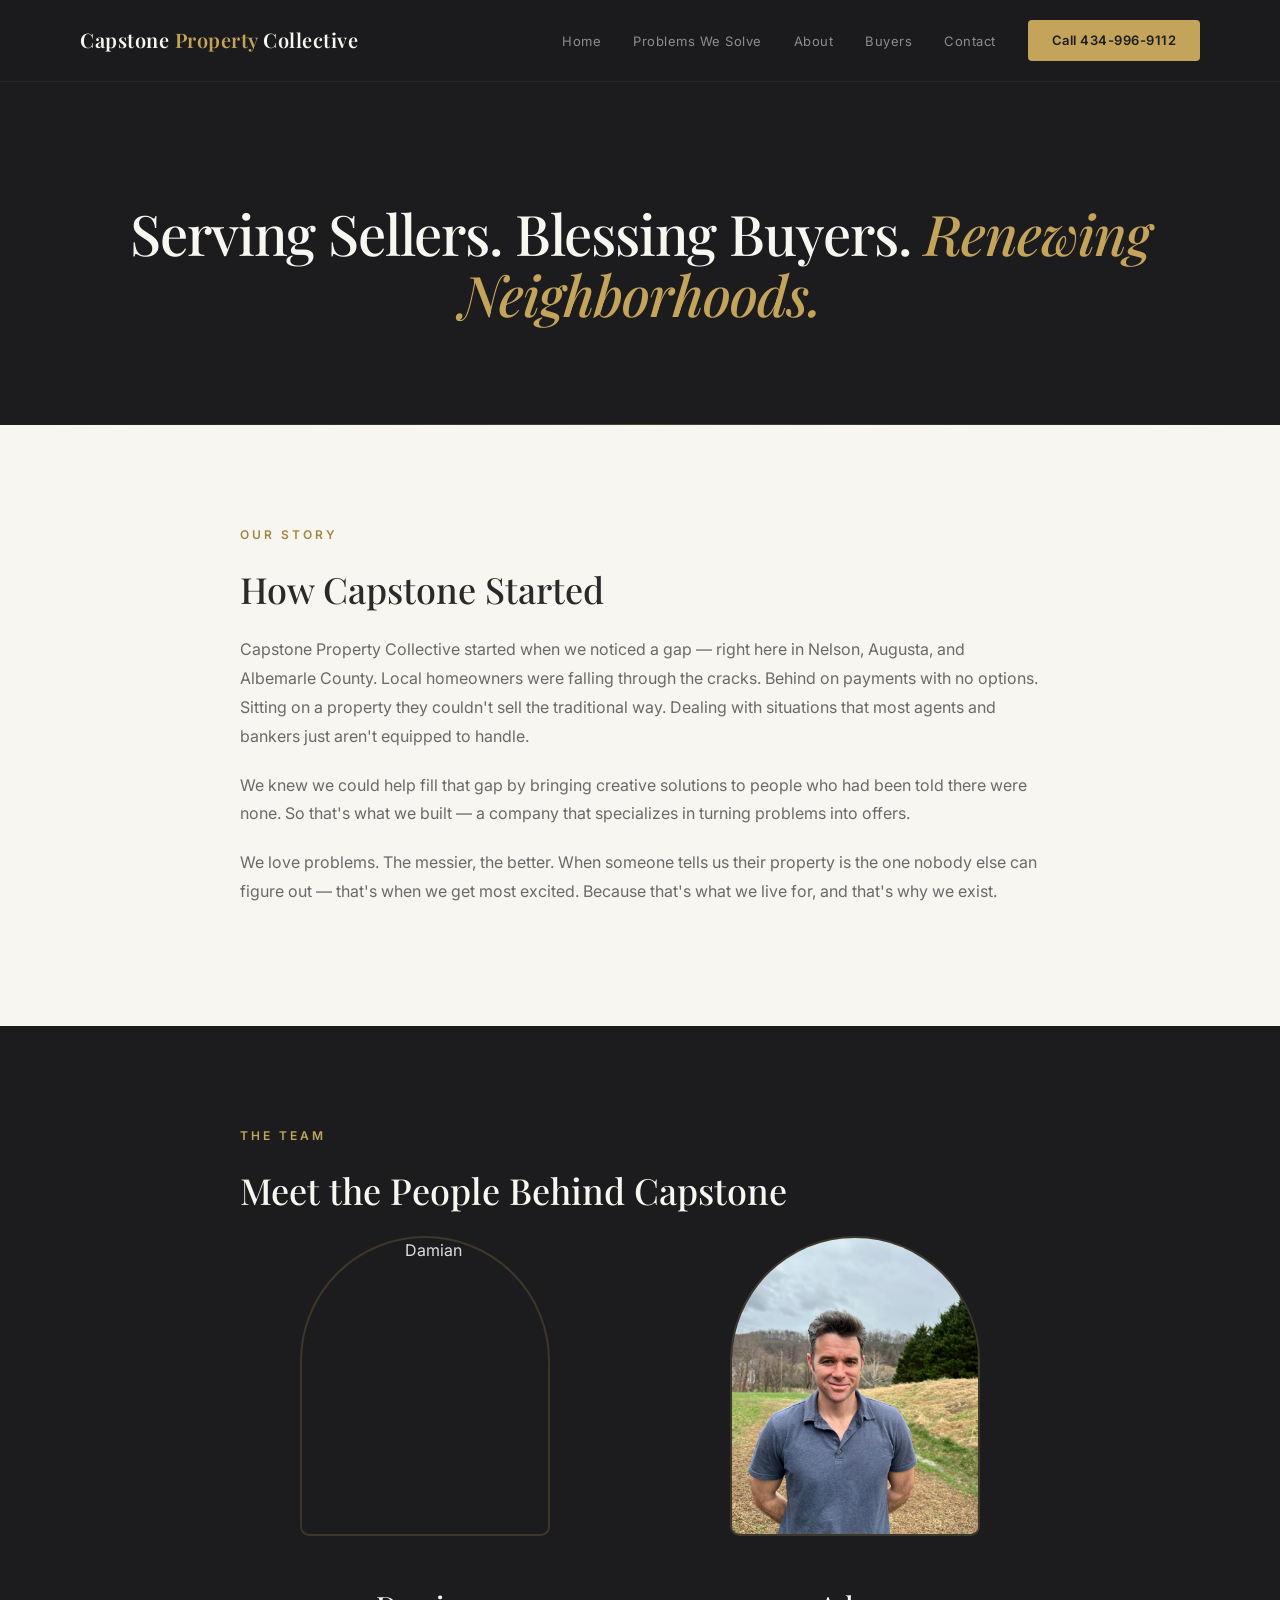
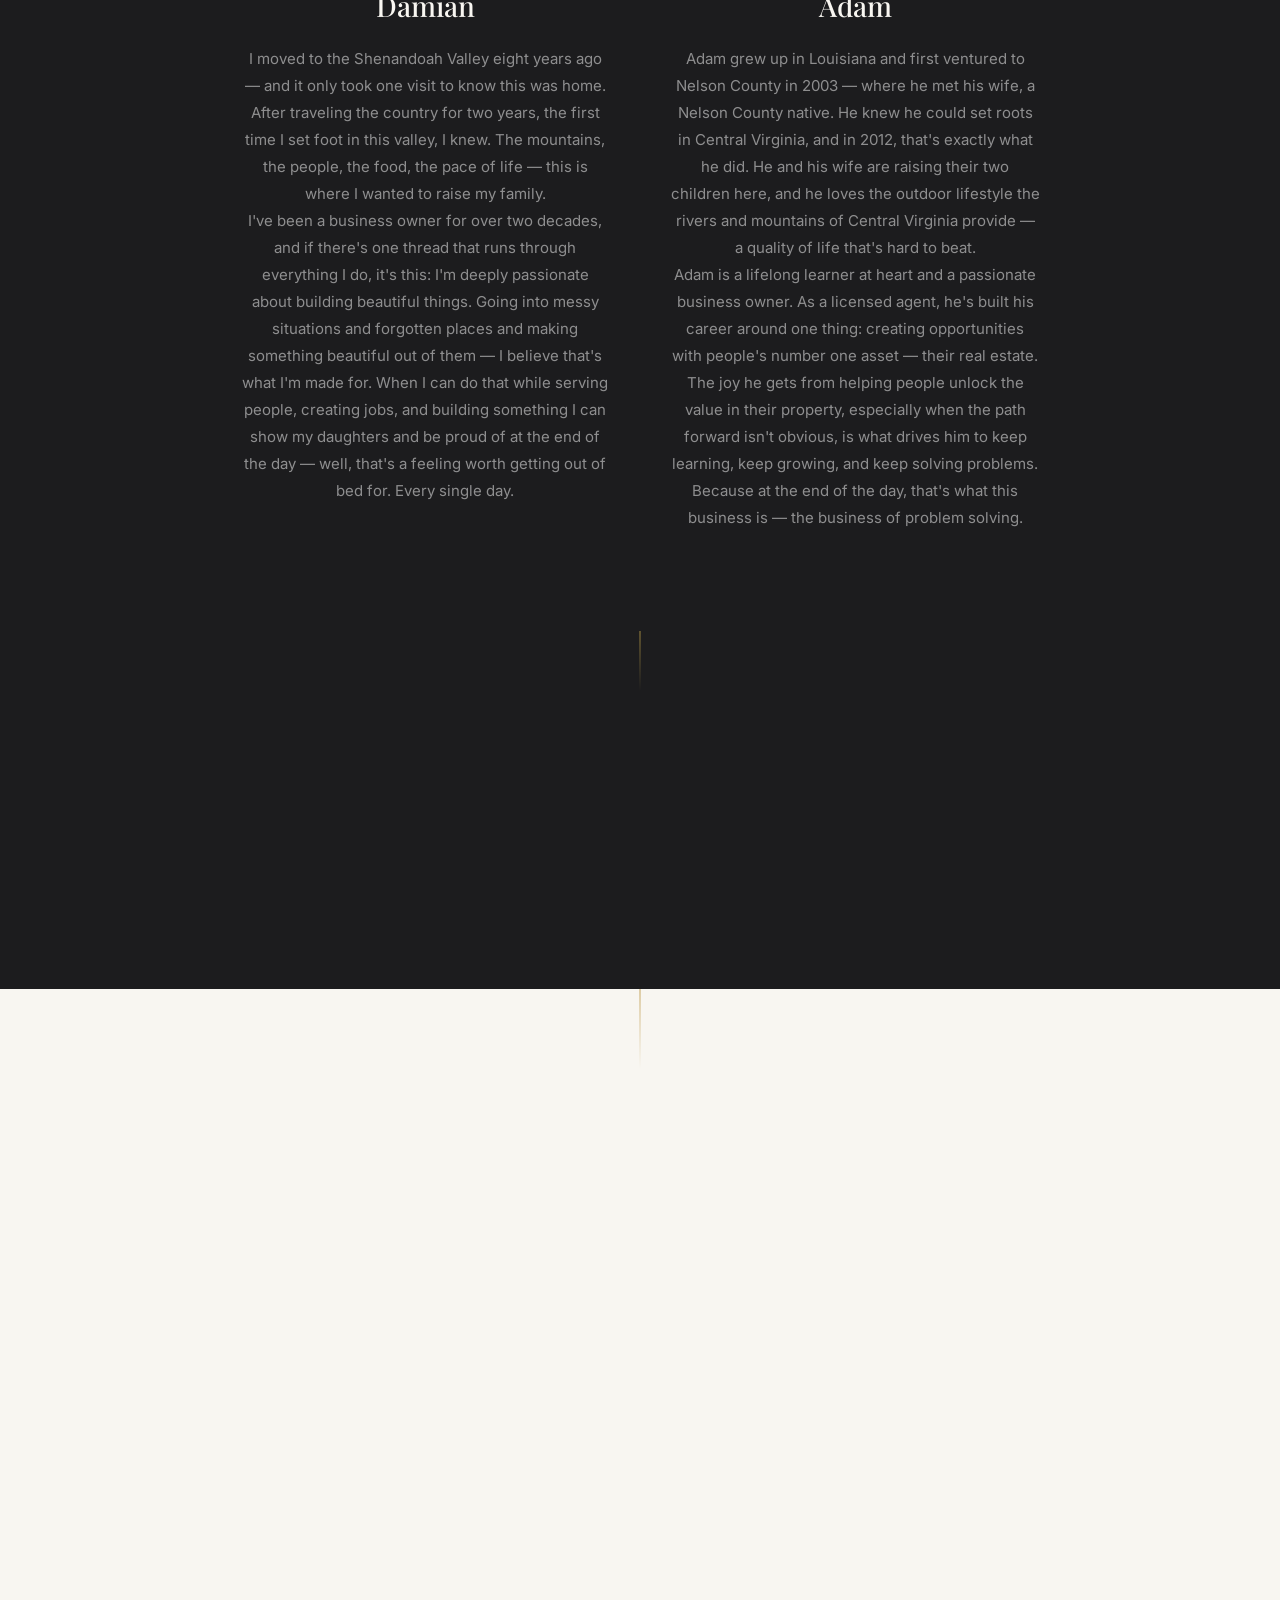
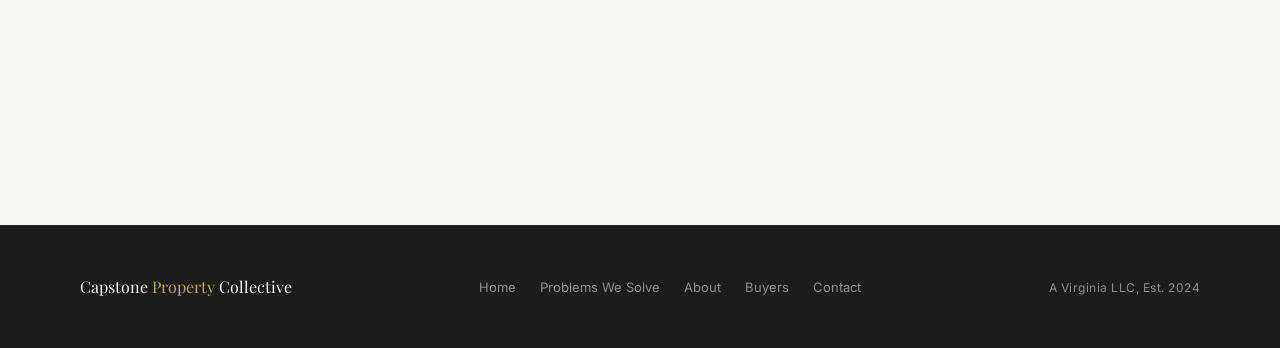
==== about.html @ d0669f3c "Initial site launch — Capstone Property Collective Full 9-page website with homepage, three path pag" ====
<!DOCTYPE html>
<html lang="en">
<head>
<meta charset="UTF-8">
<meta name="viewport" content="width=device-width, initial-scale=1.0">
<title>About | Capstone Property Collective</title>
<meta name="description" content="Meet Damian and Adam — the team behind Capstone Property Collective. Serving sellers, blessing buyers, and renewing neighborhoods in Central Virginia.">
<link rel="preconnect" href="https://fonts.googleapis.com">
<link rel="preconnect" href="https://fonts.gstatic.com" crossorigin>
<link href="https://fonts.googleapis.com/css2?family=Playfair+Display:ital,wght@0,400;0,500;0,600;0,700;1,400;1,500&family=Inter:wght@300;400;500;600;700&display=swap" rel="stylesheet">
<link rel="stylesheet" href="styles.css">
</head>
<body>

<nav id="navbar">
  <div class="logo">Capstone <span>Property</span> Collective</div>
  <ul class="nav-links">
    <li><a href="index.html">Home</a></li>
    <li><a href="problems.html">Problems We Solve</a></li>
    <li><a href="about.html">About</a></li>
    <li><a href="buyers.html">Buyers</a></li>
    <li><a href="contact.html">Contact</a></li>
    <li><a href="tel:4349969112" class="nav-cta">Call 434-996-9112</a></li>
  </ul>
  <button class="mobile-menu-btn" aria-label="Menu"><span></span><span></span><span></span></button>
</nav>

<section class="page-hero">
  <h1>Serving Sellers. Blessing Buyers. <em>Renewing Neighborhoods.</em></h1>
</section>

<section class="content-section light">
  <div class="content-inner reveal">
    <div class="section-label">Our Story</div>
    <h2>How Capstone Started</h2>
    <p>Capstone Property Collective started when we noticed a gap — right here in Nelson, Augusta, and Albemarle County. Local homeowners were falling through the cracks. Behind on payments with no options. Sitting on a property they couldn't sell the traditional way. Dealing with situations that most agents and bankers just aren't equipped to handle.</p>
    <p>We knew we could help fill that gap by bringing creative solutions to people who had been told there were none. So that's what we built — a company that specializes in turning problems into offers.</p>
    <p>We love problems. The messier, the better. When someone tells us their property is the one nobody else can figure out — that's when we get most excited. Because that's what we live for, and that's why we exist.</p>
  </div>
</section>

<section class="content-section dark">
  <div class="content-inner reveal">
    <div class="section-label">The Team</div>
    <h2 class="section-title">Meet the People Behind Capstone</h2>
    <div class="team-grid">
      <div class="team-member">
        <img src="images/damian.jpg" alt="Damian" class="team-photo" style="object-position: center 18%;">
        <h3>Damian</h3>
        <p>I moved to the Shenandoah Valley eight years ago — and it only took one visit to know this was home. After traveling the country for two years, the first time I set foot in this valley, I knew. The mountains, the people, the food, the pace of life — this is where I wanted to raise my family.</p>
        <p>I've been a business owner for over two decades, and if there's one thread that runs through everything I do, it's this: I'm deeply passionate about building beautiful things. Going into messy situations and forgotten places and making something beautiful out of them — I believe that's what I'm made for. When I can do that while serving people, creating jobs, and building something I can show my daughters and be proud of at the end of the day — well, that's a feeling worth getting out of bed for. Every single day.</p>
      </div>
      <div class="team-member">
        <img src="images/adam.jpg" alt="Adam" class="team-photo" style="object-position: center 18%;">
        <h3>Adam</h3>
        <p>Adam grew up in Louisiana and first ventured to Nelson County in 2003 — where he met his wife, a Nelson County native. He knew he could set roots in Central Virginia, and in 2012, that's exactly what he did. He and his wife are raising their two children here, and he loves the outdoor lifestyle the rivers and mountains of Central Virginia provide — a quality of life that's hard to beat.</p>
        <p>Adam is a lifelong learner at heart and a passionate business owner. As a licensed agent, he's built his career around one thing: creating opportunities with people's number one asset — their real estate. The joy he gets from helping people unlock the value in their property, especially when the path forward isn't obvious, is what drives him to keep learning, keep growing, and keep solving problems. Because at the end of the day, that's what this business is — the business of problem solving.</p>
      </div>
    </div>
  </div>
</section>

<div class="verse">
  <blockquote class="reveal">
    "They are like a man building a house, who dug down deep and laid the foundation on rock. When a flood came, the torrent struck that house but could not shake it, because it was well built."
  </blockquote>
  <cite class="reveal">— Luke 6:48</cite>
</div>

<section class="cta-section" id="contact">
  <div class="cta-inner reveal">
    <div class="section-label">Let's Talk</div>
    <h2>Ready to Have a Conversation?</h2>
    <p class="cta-sub">No matter what you're dealing with, it starts with one call.</p>
    <div class="cta-phone-large"><a href="tel:4349969112">434-996-9112</a></div>
    <div class="cta-or">Or tell us about your situation</div>
    <div class="form-container">
      <form action="https://formspree.io/f/xkoqqeay" method="POST">
        <div class="form-row">
          <input type="text" name="name" placeholder="Your Name" required>
          <input type="tel" name="phone" placeholder="Phone Number" required>
        </div>
        <div class="form-row">
          <textarea name="situation" placeholder="Briefly describe your situation"></textarea>
        </div>
        <button type="submit" class="form-submit">Let's Talk</button>
      </form>
    </div>
  </div>
</section>

<footer>
  <div class="footer-left">Capstone <span>Property</span> Collective</div>
  <div class="footer-center">
    <a href="index.html">Home</a>
    <a href="problems.html">Problems We Solve</a>
    <a href="about.html">About</a>
    <a href="buyers.html">Buyers</a>
    <a href="contact.html">Contact</a>
  </div>
  <div class="footer-right">A Virginia LLC, Est. 2024</div>
</footer>

<script src="main.js"></script>
</body>
</html>
---- styles.css ----
/* ==================== RESET & VARIABLES ==================== */
* { margin: 0; padding: 0; box-sizing: border-box; }

:root {
  --charcoal: #1c1c1e;
  --charcoal-light: #2c2c2e;
  --charcoal-surface: #232325;
  --gold: #c4a35a;
  --gold-light: #d9bc78;
  --gold-muted: #a08840;
  --gold-glow: rgba(196,163,90,0.12);
  --cream: #f8f6f1;
  --warm-white: #edeae3;
  --text-light: rgba(255,255,255,0.85);
  --text-muted: rgba(255,255,255,0.5);
  --text-dark: #2a2a2a;
  --text-dark-muted: #6a6a6a;
}

html { scroll-behavior: smooth; }

body {
  font-family: 'Inter', sans-serif;
  background: var(--charcoal);
  color: var(--text-light);
  line-height: 1.6;
  overflow-x: hidden;
}

a { text-decoration: none; }
img { max-width: 100%; height: auto; display: block; }

/* ==================== TOP BAR ==================== */
.top-bar {
  background: var(--charcoal);
  border-bottom: 1px solid rgba(255,255,255,0.06);
  text-align: center;
  padding: 10px 20px;
  font-size: 12px;
  font-weight: 500;
  letter-spacing: 2.5px;
  text-transform: uppercase;
  color: var(--gold);
}

/* ==================== NAVIGATION ==================== */
nav {
  background: rgba(28,28,30,0.95);
  backdrop-filter: blur(20px);
  -webkit-backdrop-filter: blur(20px);
  padding: 20px 80px;
  display: flex;
  justify-content: space-between;
  align-items: center;
  position: sticky;
  top: 0;
  z-index: 100;
  border-bottom: 1px solid rgba(255,255,255,0.04);
}

.logo {
  font-family: 'Playfair Display', serif;
  font-size: 20px;
  font-weight: 600;
  color: var(--cream);
  letter-spacing: 0.5px;
}

.logo span { color: var(--gold); }

.nav-links {
  display: flex;
  gap: 32px;
  list-style: none;
  align-items: center;
}

.nav-links a {
  color: var(--text-muted);
  text-decoration: none;
  font-size: 13px;
  font-weight: 400;
  letter-spacing: 0.5px;
  transition: color 0.3s;
  display: inline-flex;
  align-items: center;
  gap: 4px;
}

.nav-links a:hover { color: var(--gold); }

.nav-links a svg { transition: transform 0.3s; }

.nav-cta {
  background: var(--gold) !important;
  color: var(--charcoal) !important;
  padding: 10px 24px !important;
  border-radius: 4px;
  font-weight: 600 !important;
  transition: background 0.3s !important;
}

.nav-cta:hover {
  background: var(--gold-light) !important;
  color: var(--charcoal) !important;
}

/* Dropdown */
.dropdown { position: relative; }

.dropdown-menu {
  position: absolute;
  top: 100%;
  left: 0;
  background: var(--charcoal-light);
  border: 1px solid rgba(255,255,255,0.08);
  border-radius: 8px;
  padding: 8px 0;
  min-width: 220px;
  opacity: 0;
  visibility: hidden;
  transform: translateY(8px);
  transition: all 0.3s;
  list-style: none;
  margin-top: 12px;
}

.dropdown:hover .dropdown-menu {
  opacity: 1;
  visibility: visible;
  transform: translateY(0);
}

.dropdown-menu a {
  display: block;
  padding: 10px 20px;
  color: var(--text-muted);
  font-size: 13px;
  transition: all 0.2s;
}

.dropdown-menu a:hover {
  color: var(--gold);
  background: rgba(255,255,255,0.03);
}

/* Mobile menu button */
.mobile-menu-btn {
  display: none;
  flex-direction: column;
  gap: 5px;
  background: none;
  border: none;
  cursor: pointer;
  padding: 4px;
}

.mobile-menu-btn span {
  display: block;
  width: 24px;
  height: 2px;
  background: var(--cream);
  transition: all 0.3s;
}

/* ==================== HERO ==================== */
.hero {
  position: relative;
  min-height: 100vh;
  display: flex;
  align-items: center;
  justify-content: center;
  overflow: hidden;
}

.hero-bg {
  position: absolute;
  top: 0; left: 0; right: 0; bottom: 0;
  background-size: cover;
  background-position: center;
  background-repeat: no-repeat;
  transform: scale(1.05);
  animation: heroZoom 20s ease-in-out infinite alternate;
}

.hero-overlay {
  position: absolute;
  top: 0; left: 0; right: 0; bottom: 0;
  background: linear-gradient(
    180deg,
    rgba(10,10,12,0.7) 0%,
    rgba(10,10,12,0.5) 40%,
    rgba(10,10,12,0.6) 70%,
    rgba(10,10,12,0.9) 100%
  );
}

@keyframes heroZoom {
  0% { transform: scale(1.05); }
  100% { transform: scale(1.12); }
}

.hero-overlay-text {
  position: absolute;
  bottom: 12%;
  left: 80px;
  font-family: 'Playfair Display', serif;
  font-size: 180px;
  font-weight: 700;
  color: rgba(255,255,255,0.03);
  letter-spacing: -4px;
  line-height: 0.9;
  pointer-events: none;
  user-select: none;
}

.hero-content {
  position: relative;
  z-index: 2;
  text-align: center;
  max-width: 900px;
  padding: 0 40px;
}

.hero-eyebrow {
  display: inline-block;
  font-size: 12px;
  font-weight: 500;
  letter-spacing: 3px;
  text-transform: uppercase;
  color: var(--gold);
  margin-bottom: 32px;
  padding: 8px 20px;
  border: 1px solid rgba(196,163,90,0.3);
  border-radius: 30px;
}

.hero h1 {
  font-family: 'Playfair Display', serif;
  font-size: 64px;
  line-height: 1.1;
  color: var(--cream);
  margin-bottom: 28px;
  font-weight: 500;
  letter-spacing: -1px;
}

.hero h1 em {
  color: var(--gold);
  font-style: italic;
}

.hero-sub {
  font-size: 19px;
  color: var(--text-muted);
  font-weight: 300;
  font-style: italic;
  margin-bottom: 48px;
  font-family: 'Playfair Display', serif;
}

.hero-buttons {
  display: flex;
  gap: 16px;
  justify-content: center;
  align-items: center;
  flex-wrap: wrap;
}

.btn-primary {
  display: inline-flex;
  align-items: center;
  gap: 10px;
  background: var(--gold);
  color: var(--charcoal);
  padding: 18px 36px;
  font-size: 15px;
  font-weight: 600;
  text-decoration: none;
  border-radius: 4px;
  transition: all 0.3s;
  letter-spacing: 0.5px;
}

.btn-primary:hover {
  background: var(--gold-light);
  transform: translateY(-2px);
  box-shadow: 0 8px 30px rgba(196,163,90,0.3);
}

.btn-secondary {
  display: inline-flex;
  align-items: center;
  gap: 10px;
  background: transparent;
  color: var(--cream);
  padding: 18px 36px;
  font-size: 15px;
  font-weight: 400;
  text-decoration: none;
  border-radius: 4px;
  border: 1px solid rgba(255,255,255,0.2);
  transition: all 0.3s;
}

.btn-secondary:hover {
  border-color: var(--gold);
  color: var(--gold);
}

.hero-scroll {
  position: absolute;
  bottom: 40px;
  left: 50%;
  transform: translateX(-50%);
  z-index: 2;
  display: flex;
  flex-direction: column;
  align-items: center;
  gap: 8px;
  color: var(--text-muted);
  font-size: 11px;
  letter-spacing: 2px;
  text-transform: uppercase;
}

.scroll-line {
  width: 1px;
  height: 40px;
  background: linear-gradient(180deg, var(--gold), transparent);
  animation: scrollPulse 2s ease-in-out infinite;
}

@keyframes scrollPulse {
  0%, 100% { opacity: 0.3; height: 40px; }
  50% { opacity: 1; height: 55px; }
}

/* ==================== IMAGE MOSAIC ==================== */
.mosaic {
  display: grid;
  grid-template-columns: 2fr 1fr 1fr;
  grid-template-rows: 200px 200px;
  gap: 4px;
  padding: 4px;
  background: var(--charcoal);
}

.mosaic-item {
  position: relative;
  overflow: hidden;
  background-size: cover;
  background-position: center;
  transition: transform 0.5s;
}

.mosaic-item:nth-child(1) { grid-row: 1 / 3; }

.mosaic-item:hover { transform: scale(1.02); }

.mosaic-caption {
  position: absolute;
  bottom: 16px;
  left: 20px;
  font-size: 11px;
  font-weight: 500;
  letter-spacing: 1.5px;
  text-transform: uppercase;
  color: rgba(255,255,255,0.8);
  text-shadow: 0 1px 4px rgba(0,0,0,0.5);
}

/* ==================== INTRO SECTION ==================== */
.intro {
  background: var(--cream);
  color: var(--text-dark);
  padding: 120px 80px;
  text-align: center;
}

.intro-inner { max-width: 750px; margin: 0 auto; }

.section-label {
  color: var(--gold-muted);
  font-size: 12px;
  font-weight: 600;
  letter-spacing: 3px;
  text-transform: uppercase;
  margin-bottom: 24px;
}

.intro h2 {
  font-family: 'Playfair Display', serif;
  font-size: 44px;
  font-weight: 500;
  line-height: 1.2;
  color: var(--text-dark);
  margin-bottom: 28px;
  letter-spacing: -0.5px;
}

.intro p {
  font-size: 18px;
  color: var(--text-dark-muted);
  line-height: 1.8;
  font-weight: 300;
}

.intro-divider {
  width: 60px;
  height: 2px;
  background: var(--gold);
  margin: 40px auto 0;
}

/* ==================== PATH CARDS ==================== */
.paths {
  background: var(--cream);
  color: var(--text-dark);
  padding: 0 80px 120px;
}

.paths-header {
  text-align: center;
  margin-bottom: 60px;
}

.paths-header .section-label { color: var(--gold-muted); }

.section-title {
  font-family: 'Playfair Display', serif;
  font-size: 40px;
  margin-bottom: 16px;
  line-height: 1.2;
  color: var(--text-dark);
}

.section-subtitle {
  font-size: 18px;
  color: var(--text-dark-muted);
  max-width: 600px;
  margin: 0 auto;
  font-weight: 300;
}

.path-cards {
  display: grid;
  grid-template-columns: 1fr 1fr 1fr;
  gap: 24px;
  max-width: 1200px;
  margin: 0 auto;
}

.path-card {
  background: var(--charcoal);
  color: var(--text-light);
  border-radius: 12px;
  padding: 48px 36px 40px;
  position: relative;
  overflow: hidden;
  transition: transform 0.4s, box-shadow 0.4s;
  cursor: pointer;
  display: block;
  text-decoration: none;
}

.path-card::before {
  content: '';
  position: absolute;
  top: 0; left: 0; right: 0;
  height: 3px;
  background: linear-gradient(90deg, var(--gold), var(--gold-light));
  transform: scaleX(0);
  transform-origin: left;
  transition: transform 0.4s;
}

.path-card:hover {
  transform: translateY(-8px);
  box-shadow: 0 24px 60px rgba(0,0,0,0.3);
  color: var(--text-light);
}

.path-card:hover::before { transform: scaleX(1); }

.path-number {
  font-family: 'Playfair Display', serif;
  font-size: 72px;
  font-weight: 700;
  color: rgba(196,163,90,0.08);
  position: absolute;
  top: 16px;
  right: 24px;
  line-height: 1;
}

.path-label {
  color: var(--gold);
  font-size: 11px;
  font-weight: 600;
  letter-spacing: 2.5px;
  text-transform: uppercase;
  margin-bottom: 20px;
}

.path-card h3 {
  font-family: 'Playfair Display', serif;
  font-size: 28px;
  font-weight: 500;
  margin-bottom: 20px;
  color: var(--cream);
  line-height: 1.2;
}

.path-card p {
  color: var(--text-muted);
  font-size: 15px;
  line-height: 1.8;
  margin-bottom: 32px;
}

.path-link {
  color: var(--gold);
  font-size: 13px;
  font-weight: 500;
  letter-spacing: 1px;
  text-transform: uppercase;
  display: inline-flex;
  align-items: center;
  gap: 8px;
  transition: gap 0.3s;
}

.path-link::after { content: '\2192'; }

.path-card:hover .path-link { gap: 14px; }

/* ==================== BEFORE / AFTER ==================== */
.before-after {
  background: var(--charcoal);
  padding: 120px 80px;
  text-align: center;
}

.before-after-inner {
  max-width: 1000px;
  margin: 0 auto;
}

.before-after .section-label { color: var(--gold); }
.before-after .section-title { color: var(--cream); margin-bottom: 60px; }

.ba-grid {
  display: grid;
  grid-template-columns: 1fr 1fr;
  gap: 24px;
  margin-bottom: 24px;
}

.ba-item {
  position: relative;
  border-radius: 12px;
  overflow: hidden;
}

.ba-item img {
  width: 100%;
  height: 350px;
  object-fit: cover;
}

.ba-label {
  position: absolute;
  top: 20px;
  left: 20px;
  background: rgba(28,28,30,0.8);
  color: var(--gold);
  padding: 6px 16px;
  font-size: 12px;
  font-weight: 600;
  letter-spacing: 2px;
  text-transform: uppercase;
  border-radius: 4px;
  backdrop-filter: blur(8px);
}

.ba-caption {
  color: var(--text-muted);
  font-size: 14px;
  font-style: italic;
  font-family: 'Playfair Display', serif;
}

/* ==================== ADAM SECTION ==================== */
.adam-section {
  background: var(--charcoal);
  padding: 120px 80px;
  position: relative;
  overflow: hidden;
}

.adam-section::before {
  content: '\201C';
  font-family: 'Playfair Display', serif;
  font-size: 400px;
  color: rgba(196,163,90,0.04);
  position: absolute;
  top: -60px;
  left: 40px;
  line-height: 1;
  pointer-events: none;
}

.adam-inner {
  display: grid;
  grid-template-columns: 300px 1fr;
  gap: 80px;
  align-items: center;
  max-width: 1100px;
  margin: 0 auto;
}

.adam-photo-wrapper { position: relative; }

.adam-photo {
  width: 300px;
  height: 380px;
  border-radius: 200px 200px 12px 12px;
  object-fit: cover;
  object-position: center top;
  position: relative;
  z-index: 2;
}

.adam-photo-accent {
  position: absolute;
  top: -12px;
  left: -12px;
  right: -12px;
  bottom: -12px;
  border: 1px solid rgba(196,163,90,0.2);
  border-radius: 212px 212px 24px 24px;
  z-index: 1;
}

.adam-content .section-label { color: var(--gold); }

.adam-quote {
  font-family: 'Playfair Display', serif;
  font-size: 36px;
  font-weight: 400;
  line-height: 1.3;
  color: var(--cream);
  margin-bottom: 28px;
}

.adam-quote span { color: var(--gold); }

.adam-text {
  font-size: 16px;
  color: var(--text-muted);
  line-height: 1.9;
  margin-bottom: 16px;
}

.adam-phone {
  display: inline-flex;
  align-items: center;
  gap: 12px;
  margin-top: 16px;
  padding: 14px 28px;
  background: rgba(196,163,90,0.1);
  border: 1px solid rgba(196,163,90,0.2);
  border-radius: 8px;
  color: var(--gold);
  text-decoration: none;
  font-family: 'Playfair Display', serif;
  font-size: 22px;
  font-weight: 500;
  transition: all 0.3s;
}

.adam-phone:hover {
  background: rgba(196,163,90,0.18);
  border-color: rgba(196,163,90,0.4);
}

/* ==================== CTA SECTION ==================== */
.cta-section {
  background: var(--cream);
  color: var(--text-dark);
  padding: 120px 80px;
  text-align: center;
  position: relative;
}

.cta-section::before {
  content: '';
  position: absolute;
  top: 0; left: 50%;
  transform: translateX(-50%);
  width: 1px;
  height: 80px;
  background: linear-gradient(180deg, var(--gold), transparent);
}

.cta-inner { max-width: 650px; margin: 0 auto; }

.cta-section .section-label { color: var(--gold-muted); }

.cta-section h2 {
  font-family: 'Playfair Display', serif;
  font-size: 42px;
  font-weight: 500;
  color: var(--text-dark);
  margin-bottom: 16px;
  line-height: 1.2;
}

.cta-sub {
  font-size: 17px;
  color: var(--text-dark-muted);
  line-height: 1.7;
  margin-bottom: 48px;
  font-weight: 300;
}

.cta-phone-large {
  font-family: 'Playfair Display', serif;
  font-size: 48px;
  font-weight: 500;
  margin-bottom: 8px;
}

.cta-phone-large a {
  color: var(--charcoal);
  text-decoration: none;
  transition: color 0.3s;
}

.cta-phone-large a:hover { color: var(--gold-muted); }

.cta-or {
  color: var(--text-dark-muted);
  font-size: 14px;
  margin: 24px 0 32px;
  font-weight: 300;
}

.form-container {
  background: white;
  border-radius: 12px;
  padding: 36px;
  box-shadow: 0 4px 30px rgba(0,0,0,0.06);
}

.form-row {
  display: flex;
  gap: 12px;
  margin-bottom: 12px;
}

.form-row input,
.form-row textarea {
  flex: 1;
  padding: 16px 20px;
  background: var(--cream);
  border: 1px solid var(--warm-white);
  border-radius: 8px;
  color: var(--text-dark);
  font-family: 'Inter', sans-serif;
  font-size: 14px;
  outline: none;
  transition: border-color 0.3s;
}

.form-row input:focus,
.form-row textarea:focus {
  border-color: var(--gold);
}

.form-row input::placeholder,
.form-row textarea::placeholder {
  color: #aaa;
}

.form-row textarea {
  resize: none;
  height: 56px;
}

.form-submit {
  background: var(--charcoal);
  color: var(--gold);
  border: none;
  padding: 16px 48px;
  font-size: 14px;
  font-weight: 600;
  letter-spacing: 1px;
  text-transform: uppercase;
  border-radius: 8px;
  cursor: pointer;
  margin-top: 4px;
  transition: all 0.3s;
  width: 100%;
}

.form-submit:hover {
  background: var(--charcoal-light);
  box-shadow: 0 8px 30px rgba(0,0,0,0.15);
}

/* ==================== BIBLE VERSE ==================== */
.verse {
  background: var(--charcoal);
  text-align: center;
  padding: 100px 80px;
  position: relative;
}

.verse::before {
  content: '';
  position: absolute;
  top: 0; left: 50%;
  transform: translateX(-50%);
  width: 1px;
  height: 60px;
  background: linear-gradient(180deg, var(--gold-muted), transparent);
}

.verse blockquote {
  font-family: 'Playfair Display', serif;
  font-size: 22px;
  font-style: italic;
  color: var(--text-muted);
  max-width: 680px;
  margin: 0 auto 20px;
  line-height: 1.7;
  font-weight: 400;
}

.verse cite {
  color: var(--gold);
  font-size: 13px;
  font-style: normal;
  font-weight: 500;
  letter-spacing: 2px;
  text-transform: uppercase;
}

/* ==================== FOOTER ==================== */
footer {
  background: var(--charcoal);
  border-top: 1px solid rgba(255,255,255,0.04);
  padding: 48px 80px;
  display: flex;
  justify-content: space-between;
  align-items: center;
}

.footer-left {
  font-family: 'Playfair Display', serif;
  font-size: 16px;
  color: var(--cream);
}

.footer-left span { color: var(--gold); }

.footer-center {
  display: flex;
  gap: 24px;
}

.footer-center a {
  color: var(--text-muted);
  font-size: 13px;
  transition: color 0.3s;
}

.footer-center a:hover { color: var(--gold); }

.footer-right {
  color: var(--text-muted);
  font-size: 12px;
  letter-spacing: 0.5px;
}

/* ==================== INNER PAGE HERO ==================== */
.page-hero {
  background: var(--charcoal);
  padding: 120px 80px 80px;
  text-align: center;
  position: relative;
  overflow: hidden;
}

.page-hero::after {
  content: '';
  position: absolute;
  bottom: 0; left: 0; right: 0;
  height: 1px;
  background: linear-gradient(90deg, transparent, rgba(196,163,90,0.3), transparent);
}

.page-hero .hero-eyebrow { margin-bottom: 24px; }

.page-hero h1 {
  font-family: 'Playfair Display', serif;
  font-size: 56px;
  font-weight: 500;
  color: var(--cream);
  margin-bottom: 20px;
  letter-spacing: -1px;
  line-height: 1.1;
}

.page-hero h1 em {
  color: var(--gold);
  font-style: italic;
}

.page-hero p {
  font-size: 18px;
  color: var(--text-muted);
  max-width: 600px;
  margin: 0 auto;
  font-weight: 300;
  line-height: 1.7;
}

/* ==================== CONTENT SECTIONS ==================== */
.content-section {
  padding: 100px 80px;
}

.content-section.light {
  background: var(--cream);
  color: var(--text-dark);
}

.content-section.dark {
  background: var(--charcoal);
  color: var(--text-light);
}

.content-inner {
  max-width: 800px;
  margin: 0 auto;
}

.content-inner h2 {
  font-family: 'Playfair Display', serif;
  font-size: 36px;
  font-weight: 500;
  margin-bottom: 24px;
  line-height: 1.2;
}

.content-inner h3 {
  font-family: 'Playfair Display', serif;
  font-size: 24px;
  font-weight: 500;
  margin: 48px 0 16px;
}

.content-inner p {
  font-size: 16px;
  line-height: 1.8;
  margin-bottom: 20px;
}

.content-section.light h2,
.content-section.light h3 { color: var(--text-dark); }

.content-section.light p { color: var(--text-dark-muted); }

.content-section.dark h2,
.content-section.dark h3 { color: var(--cream); }

.content-section.dark p { color: var(--text-muted); }

.content-section.light .section-label { color: var(--gold-muted); }
.content-section.dark .section-label { color: var(--gold); }

/* Steps list */
.steps {
  list-style: none;
  margin: 32px 0;
}

.steps li {
  display: flex;
  gap: 20px;
  margin-bottom: 24px;
  align-items: flex-start;
}

.step-num {
  font-family: 'Playfair Display', serif;
  font-size: 20px;
  font-weight: 700;
  color: var(--gold);
  flex-shrink: 0;
  width: 40px;
  height: 40px;
  border: 1px solid rgba(196,163,90,0.3);
  border-radius: 50%;
  display: flex;
  align-items: center;
  justify-content: center;
}

.step-content strong {
  display: block;
  margin-bottom: 4px;
  font-size: 16px;
}

.step-content p {
  margin-bottom: 0;
  font-size: 15px;
}

/* Condition list */
.condition-list {
  columns: 2;
  column-gap: 40px;
  list-style: none;
  margin: 24px 0 32px;
}

.condition-list li {
  padding: 8px 0;
  font-size: 15px;
  display: flex;
  align-items: center;
  gap: 10px;
  break-inside: avoid;
}

.condition-list li::before {
  content: '';
  width: 8px;
  height: 8px;
  background: var(--gold);
  border-radius: 50%;
  flex-shrink: 0;
}

/* ==================== PROBLEMS PAGE ==================== */
.problems-list {
  text-align: center;
  max-width: 600px;
  margin: 0 auto;
}

.problems-list .problem-item {
  font-family: 'Playfair Display', serif;
  font-size: 28px;
  font-weight: 400;
  margin-bottom: 28px;
  color: var(--cream);
  line-height: 1.3;
}

.problems-closing {
  margin-top: 60px;
  font-size: 20px;
  font-weight: 400;
  color: var(--text-muted);
  font-family: 'Playfair Display', serif;
  font-style: italic;
}

/* ==================== ABOUT PAGE ==================== */
.team-grid {
  display: grid;
  grid-template-columns: 1fr 1fr;
  gap: 60px;
  max-width: 1000px;
  margin: 0 auto;
}

.team-member {
  text-align: center;
}

.team-photo {
  width: 250px;
  height: 300px;
  border-radius: 160px 160px 12px 12px;
  object-fit: cover;
  object-position: center 20%;
  margin: 0 auto 28px;
  border: 2px solid rgba(196,163,90,0.2);
}

.team-member h3 {
  font-family: 'Playfair Display', serif;
  font-size: 28px;
  font-weight: 500;
  margin-bottom: 16px;
}

.team-member p {
  font-size: 15px;
  line-height: 1.8;
  max-width: 400px;
  margin: 0 auto;
}

/* ==================== BUYERS PAGE ==================== */
.buyer-types {
  display: grid;
  grid-template-columns: 1fr 1fr;
  gap: 40px;
  max-width: 900px;
  margin: 0 auto;
}

.buyer-type {
  background: var(--charcoal-surface);
  border: 1px solid rgba(255,255,255,0.06);
  border-radius: 12px;
  padding: 40px 32px;
}

.buyer-type h3 {
  font-family: 'Playfair Display', serif;
  font-size: 24px;
  color: var(--cream);
  margin-bottom: 16px;
}

.buyer-type p {
  color: var(--text-muted);
  font-size: 15px;
  line-height: 1.8;
}

/* ==================== STORY PAGE ==================== */
.story-content {
  max-width: 700px;
  margin: 0 auto;
}

.story-content p {
  font-size: 17px;
  line-height: 1.9;
  margin-bottom: 24px;
}

.story-content .highlight {
  font-family: 'Playfair Display', serif;
  font-size: 24px;
  font-style: italic;
  color: var(--gold);
  text-align: center;
  margin: 48px 0;
  line-height: 1.5;
}

/* ==================== ANIMATIONS ==================== */
.reveal {
  opacity: 0;
  transform: translateY(30px);
  transition: opacity 0.8s ease, transform 0.8s ease;
}

.reveal.visible {
  opacity: 1;
  transform: translateY(0);
}

/* ==================== RESPONSIVE ==================== */
@media (max-width: 1024px) {
  nav { padding: 16px 40px; }
  .hero h1 { font-size: 48px; }
  .hero-overlay-text { font-size: 120px; }
  .path-cards { grid-template-columns: 1fr; max-width: 600px; margin: 0 auto; }
  .adam-inner { grid-template-columns: 1fr; text-align: center; gap: 40px; }
  .adam-photo { margin: 0 auto; }
  .team-grid { grid-template-columns: 1fr; }
  .buyer-types { grid-template-columns: 1fr; }
  .ba-grid { grid-template-columns: 1fr; }
  section, .content-section, .intro, .paths, .before-after,
  .adam-section, .cta-section, .verse, .page-hero { padding-left: 40px; padding-right: 40px; }
  footer { flex-direction: column; gap: 20px; text-align: center; }
  .footer-center { flex-wrap: wrap; justify-content: center; }
}

@media (max-width: 768px) {
  .nav-links { display: none; }
  .mobile-menu-btn { display: flex; }
  nav { padding: 16px 24px; }

  .nav-links.active {
    display: flex;
    flex-direction: column;
    position: absolute;
    top: 100%;
    left: 0; right: 0;
    background: var(--charcoal);
    padding: 24px;
    gap: 16px;
    border-bottom: 1px solid rgba(255,255,255,0.06);
  }

  .hero { min-height: 90vh; }
  .hero h1 { font-size: 36px; }
  .hero-overlay-text { display: none; }
  .hero-content { padding: 0 20px; }
  .hero-eyebrow { font-size: 10px; letter-spacing: 2px; padding: 6px 14px; }
  .hero-sub { font-size: 16px; }
  .hero-buttons { flex-direction: column; }

  .mosaic { grid-template-columns: 1fr 1fr; grid-template-rows: 180px 180px 180px; }
  .mosaic-item:nth-child(1) { grid-column: 1 / 3; grid-row: auto; }

  .intro h2 { font-size: 32px; }
  .section-title { font-size: 32px; }
  .page-hero h1 { font-size: 38px; }

  .adam-quote { font-size: 26px; }
  .adam-photo { width: 220px; height: 280px; }

  .cta-phone-large { font-size: 36px; }
  .form-row { flex-direction: column; }
  .form-container { padding: 24px; }

  section, .content-section, .intro, .paths, .before-after,
  .adam-section, .cta-section, .verse, .page-hero { padding-left: 24px; padding-right: 24px; }

  .condition-list { columns: 1; }
  .problems-list .problem-item { font-size: 22px; }
}
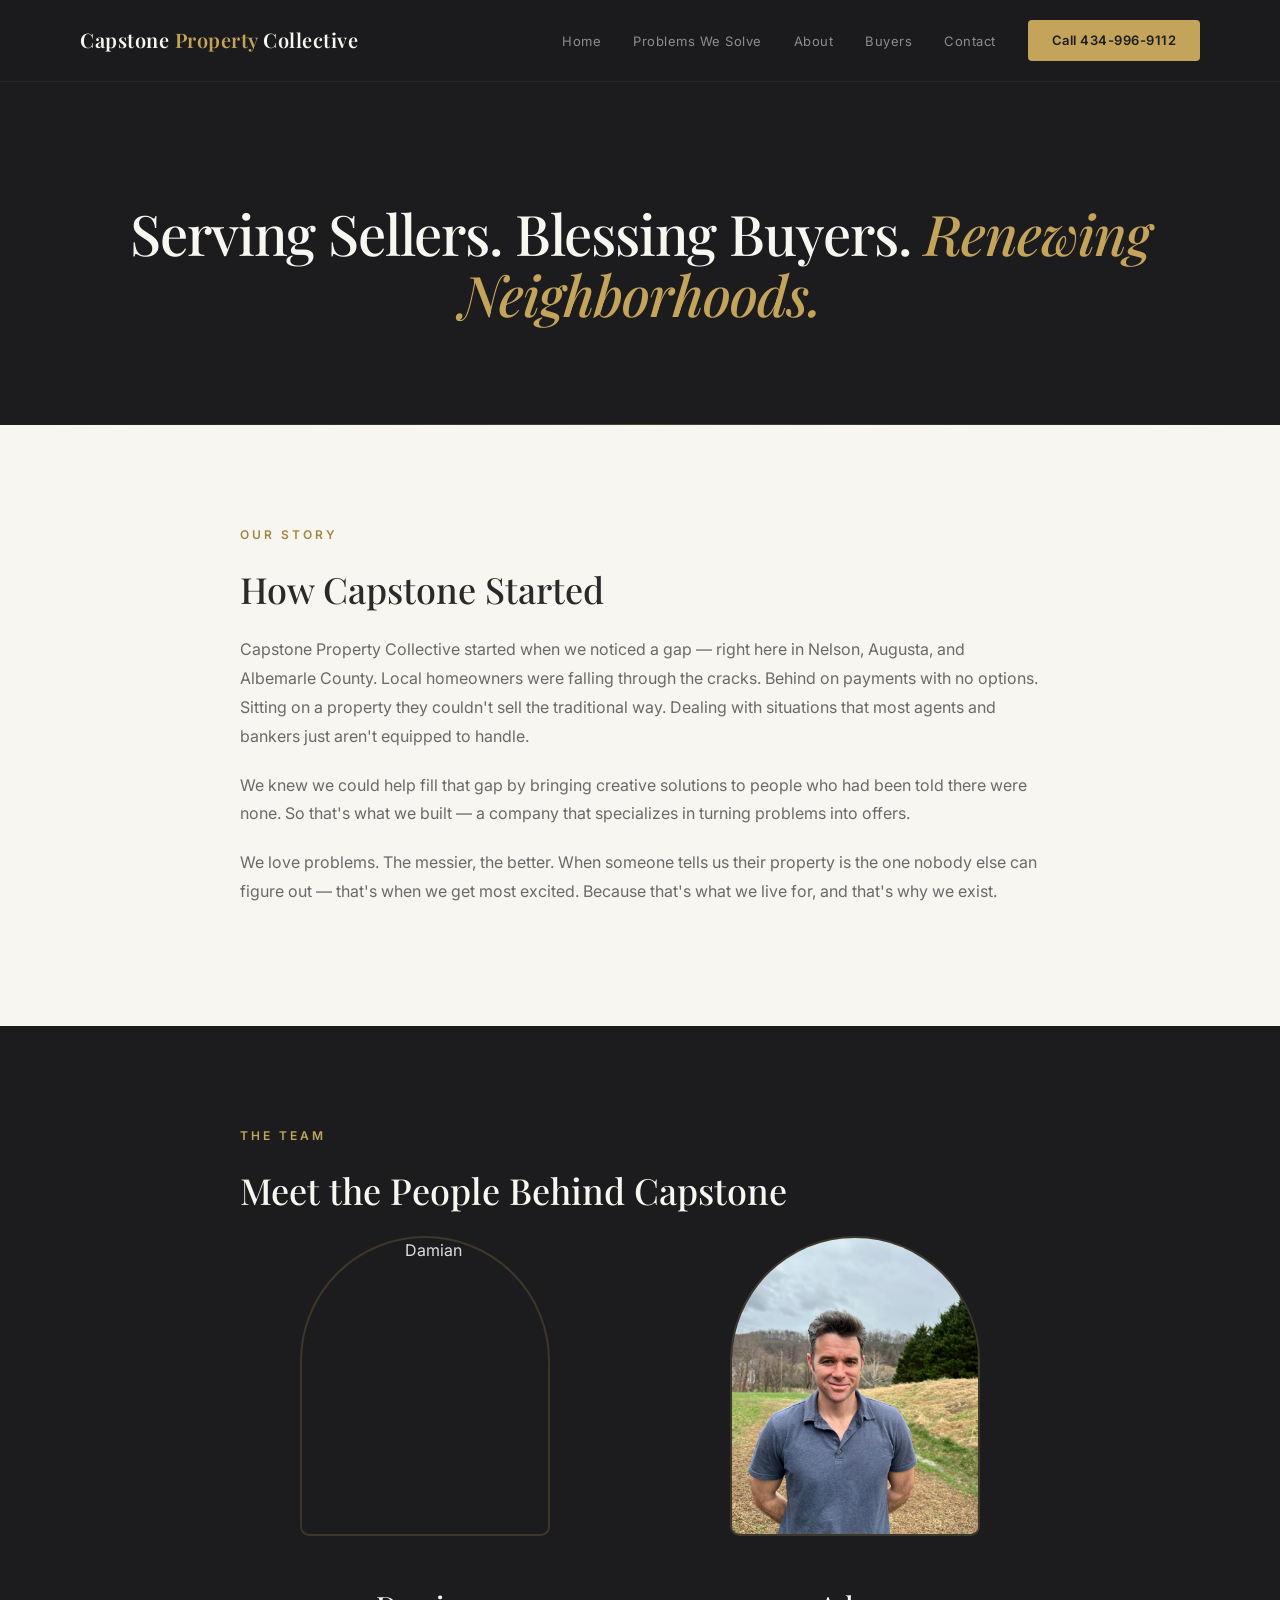
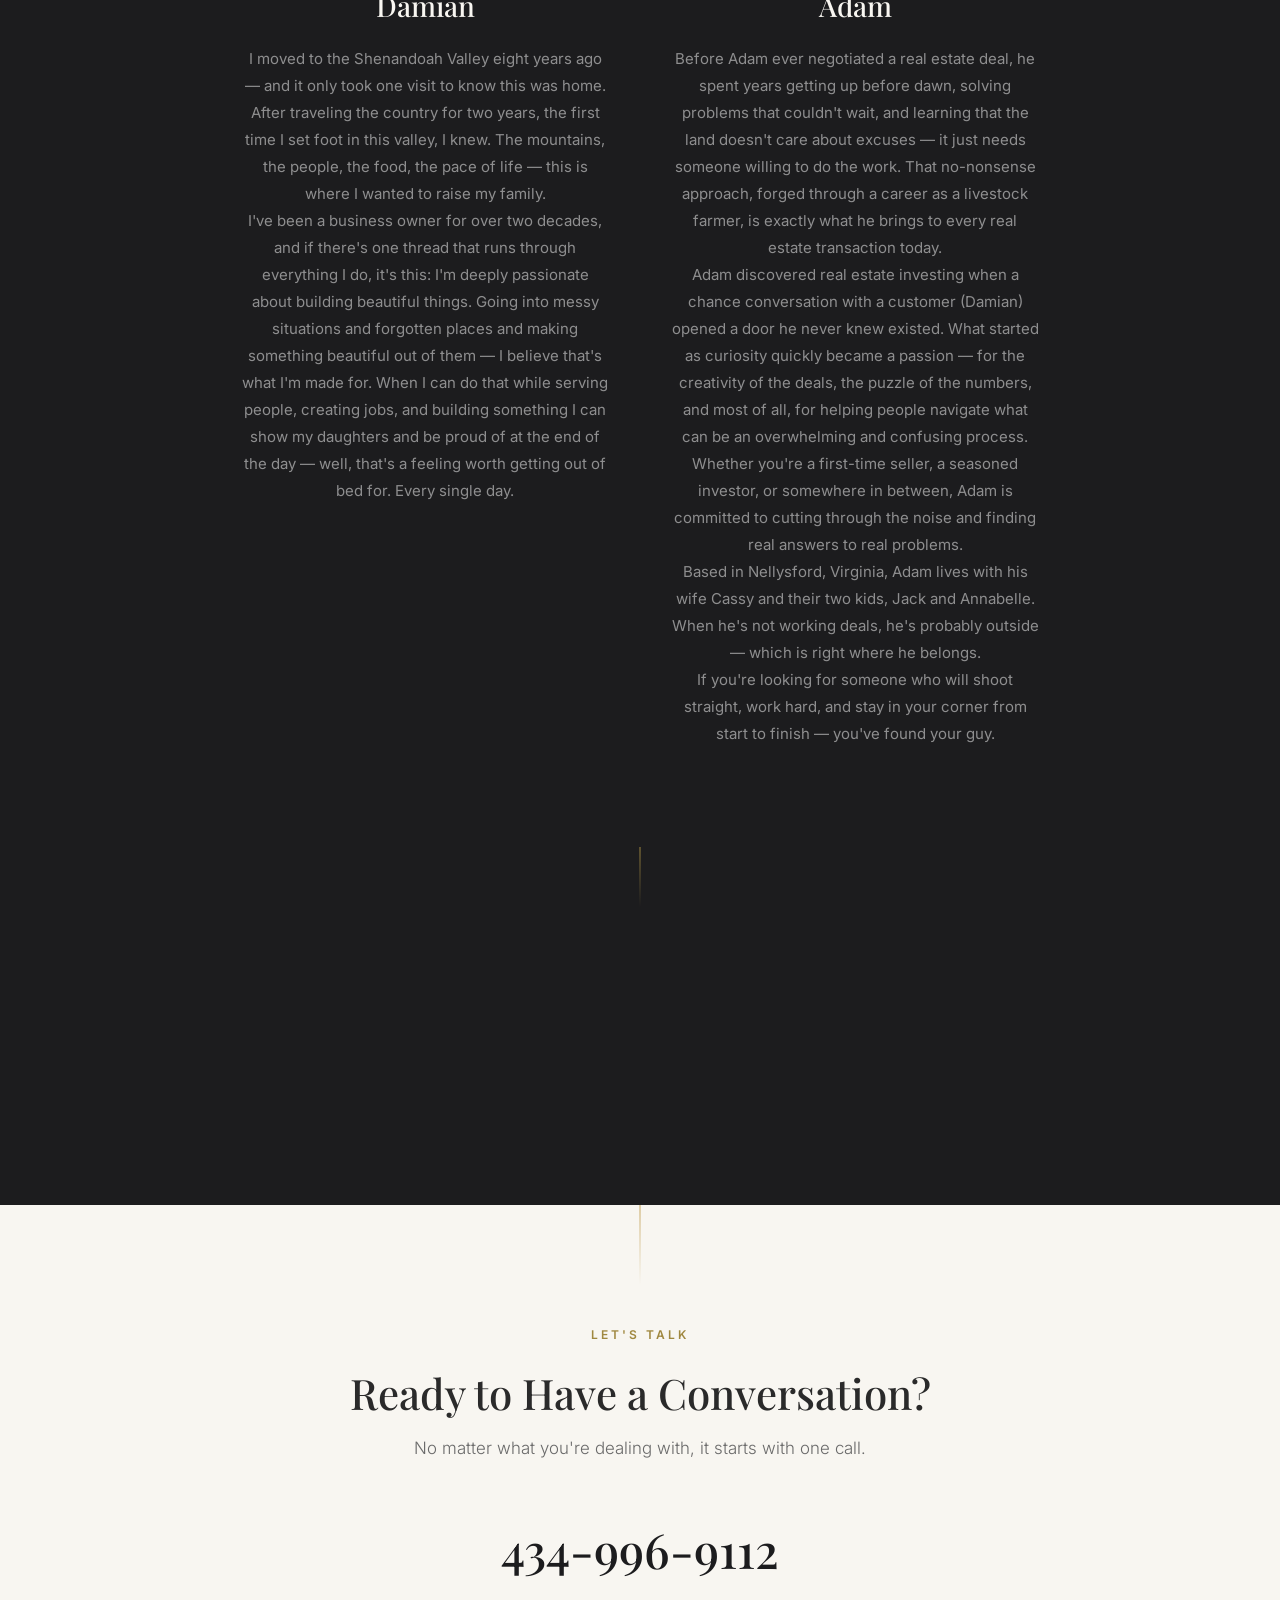
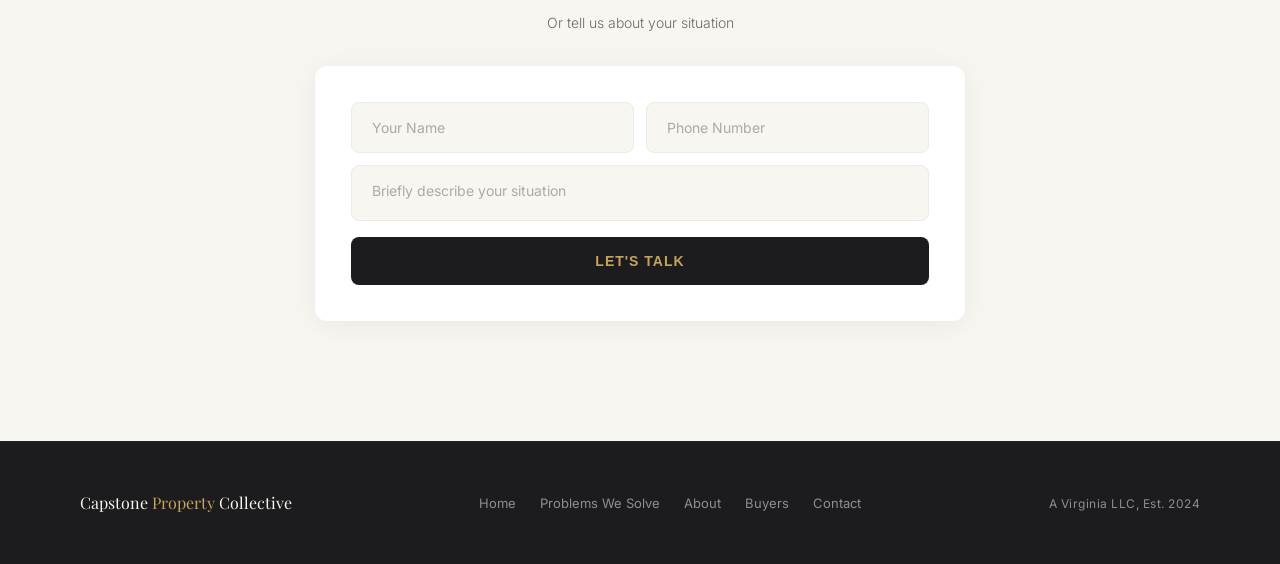
==== commit e6ef0203: "Update Adam's bio on About page Co-Authored-By: Claude Opus 4.6 (1M context) <noreply@anthropic.com>" ====
--- a/about.html
+++ b/about.html
@@ -4,6 +4,8 @@
 <meta charset="UTF-8">
 <meta name="viewport" content="width=device-width, initial-scale=1.0">
 <title>About | Capstone Property Collective</title>
+<link rel="icon" type="image/x-icon" href="favicon.ico">
+<link rel="icon" type="image/png" href="images/favicon.png">
 <meta name="description" content="Meet Damian and Adam — the team behind Capstone Property Collective. Serving sellers, blessing buyers, and renewing neighborhoods in Central Virginia.">
 <link rel="preconnect" href="https://fonts.googleapis.com">
 <link rel="preconnect" href="https://fonts.gstatic.com" crossorigin>
@@ -53,8 +55,10 @@
       <div class="team-member">
         <img src="images/adam.jpg" alt="Adam" class="team-photo" style="object-position: center 18%;">
         <h3>Adam</h3>
-        <p>Adam grew up in Louisiana and first ventured to Nelson County in 2003 — where he met his wife, a Nelson County native. He knew he could set roots in Central Virginia, and in 2012, that's exactly what he did. He and his wife are raising their two children here, and he loves the outdoor lifestyle the rivers and mountains of Central Virginia provide — a quality of life that's hard to beat.</p>
-        <p>Adam is a lifelong learner at heart and a passionate business owner. As a licensed agent, he's built his career around one thing: creating opportunities with people's number one asset — their real estate. The joy he gets from helping people unlock the value in their property, especially when the path forward isn't obvious, is what drives him to keep learning, keep growing, and keep solving problems. Because at the end of the day, that's what this business is — the business of problem solving.</p>
+        <p>Before Adam ever negotiated a real estate deal, he spent years getting up before dawn, solving problems that couldn't wait, and learning that the land doesn't care about excuses — it just needs someone willing to do the work. That no-nonsense approach, forged through a career as a livestock farmer, is exactly what he brings to every real estate transaction today.</p>
+        <p>Adam discovered real estate investing when a chance conversation with a customer (Damian) opened a door he never knew existed. What started as curiosity quickly became a passion — for the creativity of the deals, the puzzle of the numbers, and most of all, for helping people navigate what can be an overwhelming and confusing process. Whether you're a first-time seller, a seasoned investor, or somewhere in between, Adam is committed to cutting through the noise and finding real answers to real problems.</p>
+        <p>Based in Nellysford, Virginia, Adam lives with his wife Cassy and their two kids, Jack and Annabelle. When he's not working deals, he's probably outside — which is right where he belongs.</p>
+        <p>If you're looking for someone who will shoot straight, work hard, and stay in your corner from start to finish — you've found your guy.</p>
       </div>
     </div>
   </div>
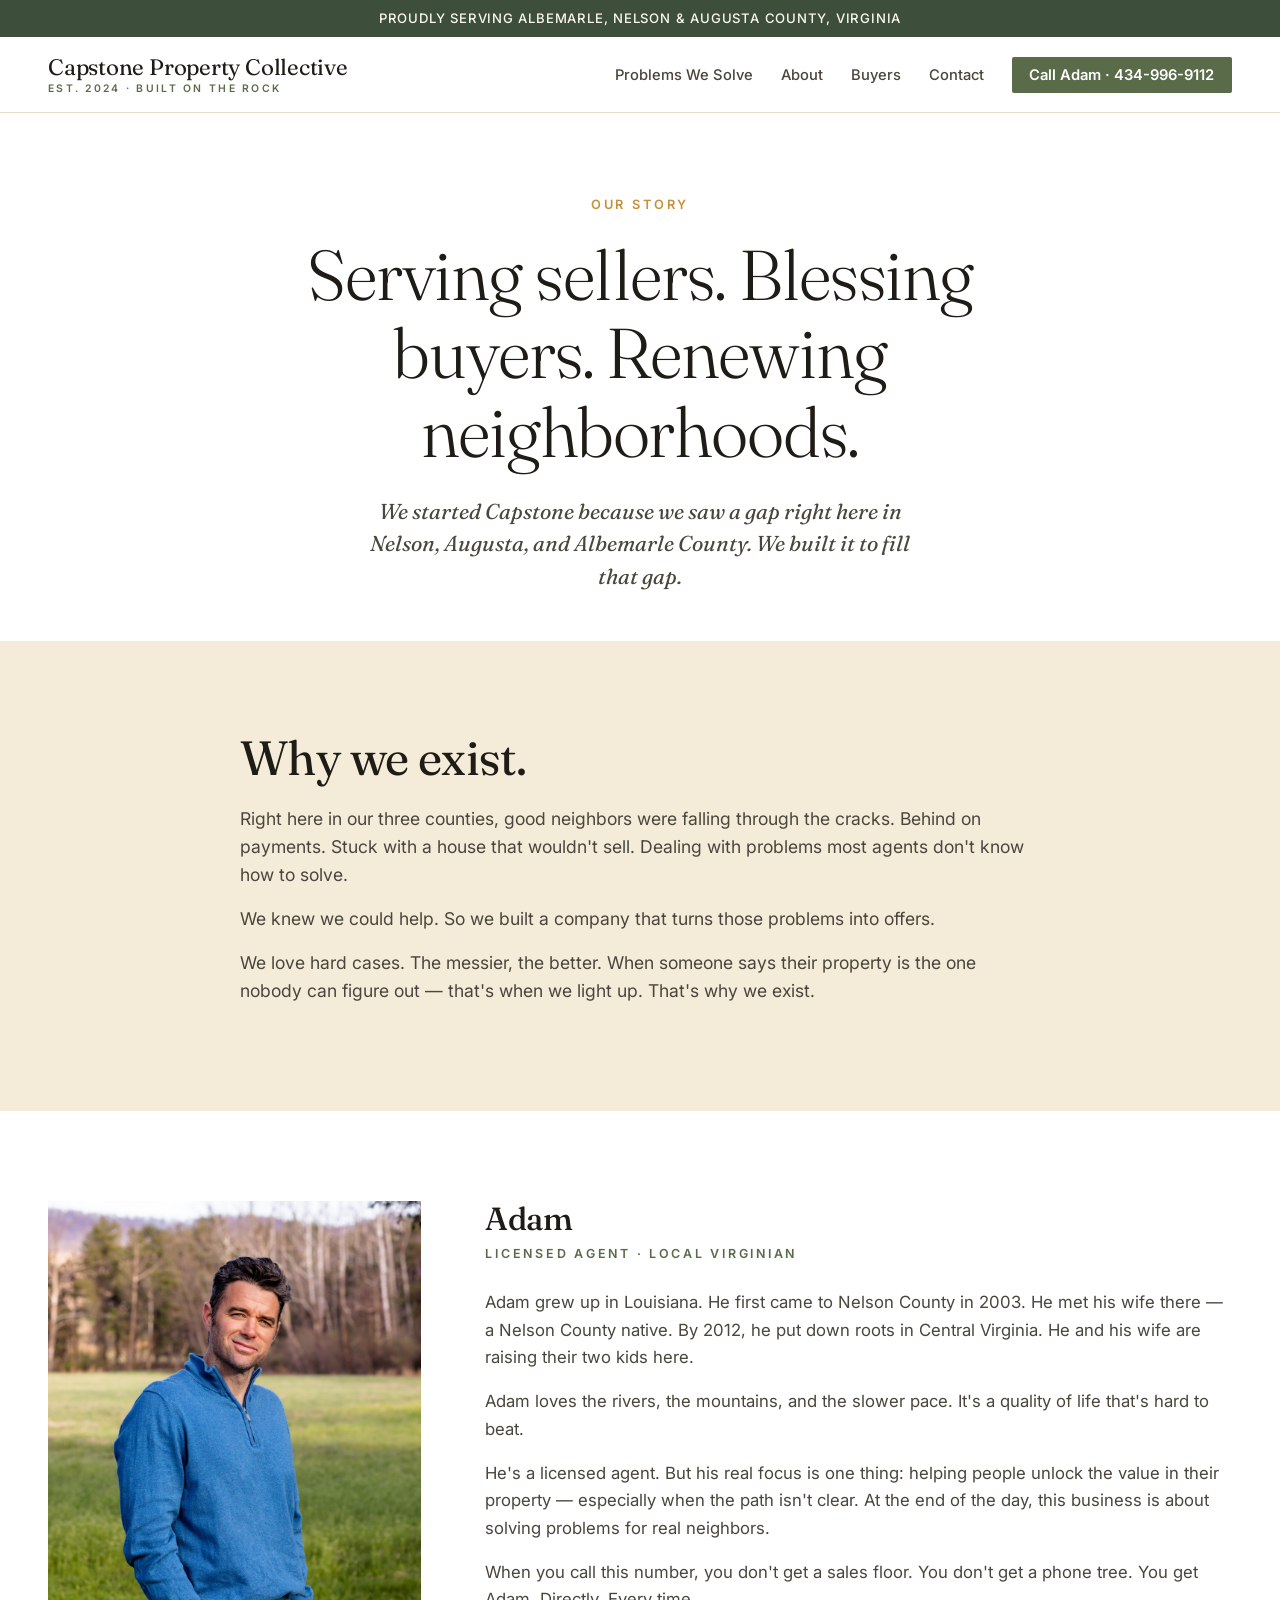
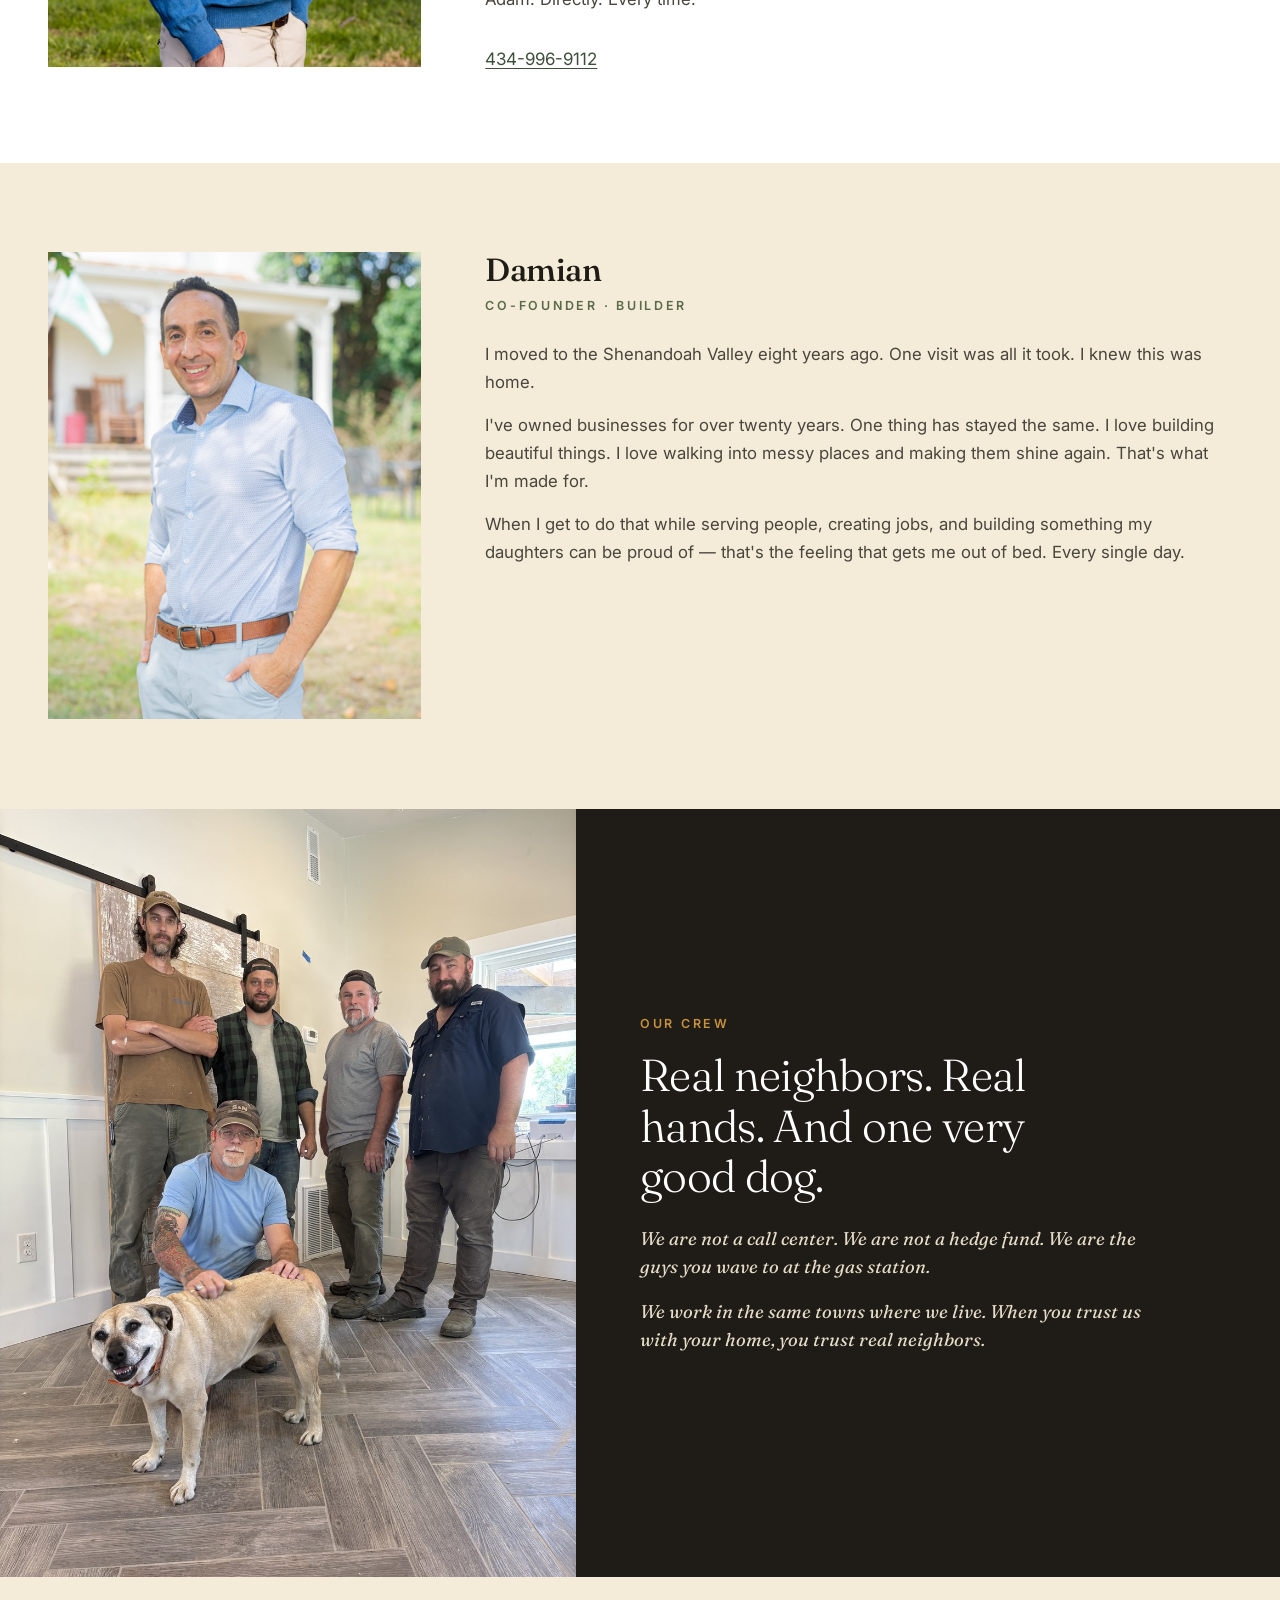
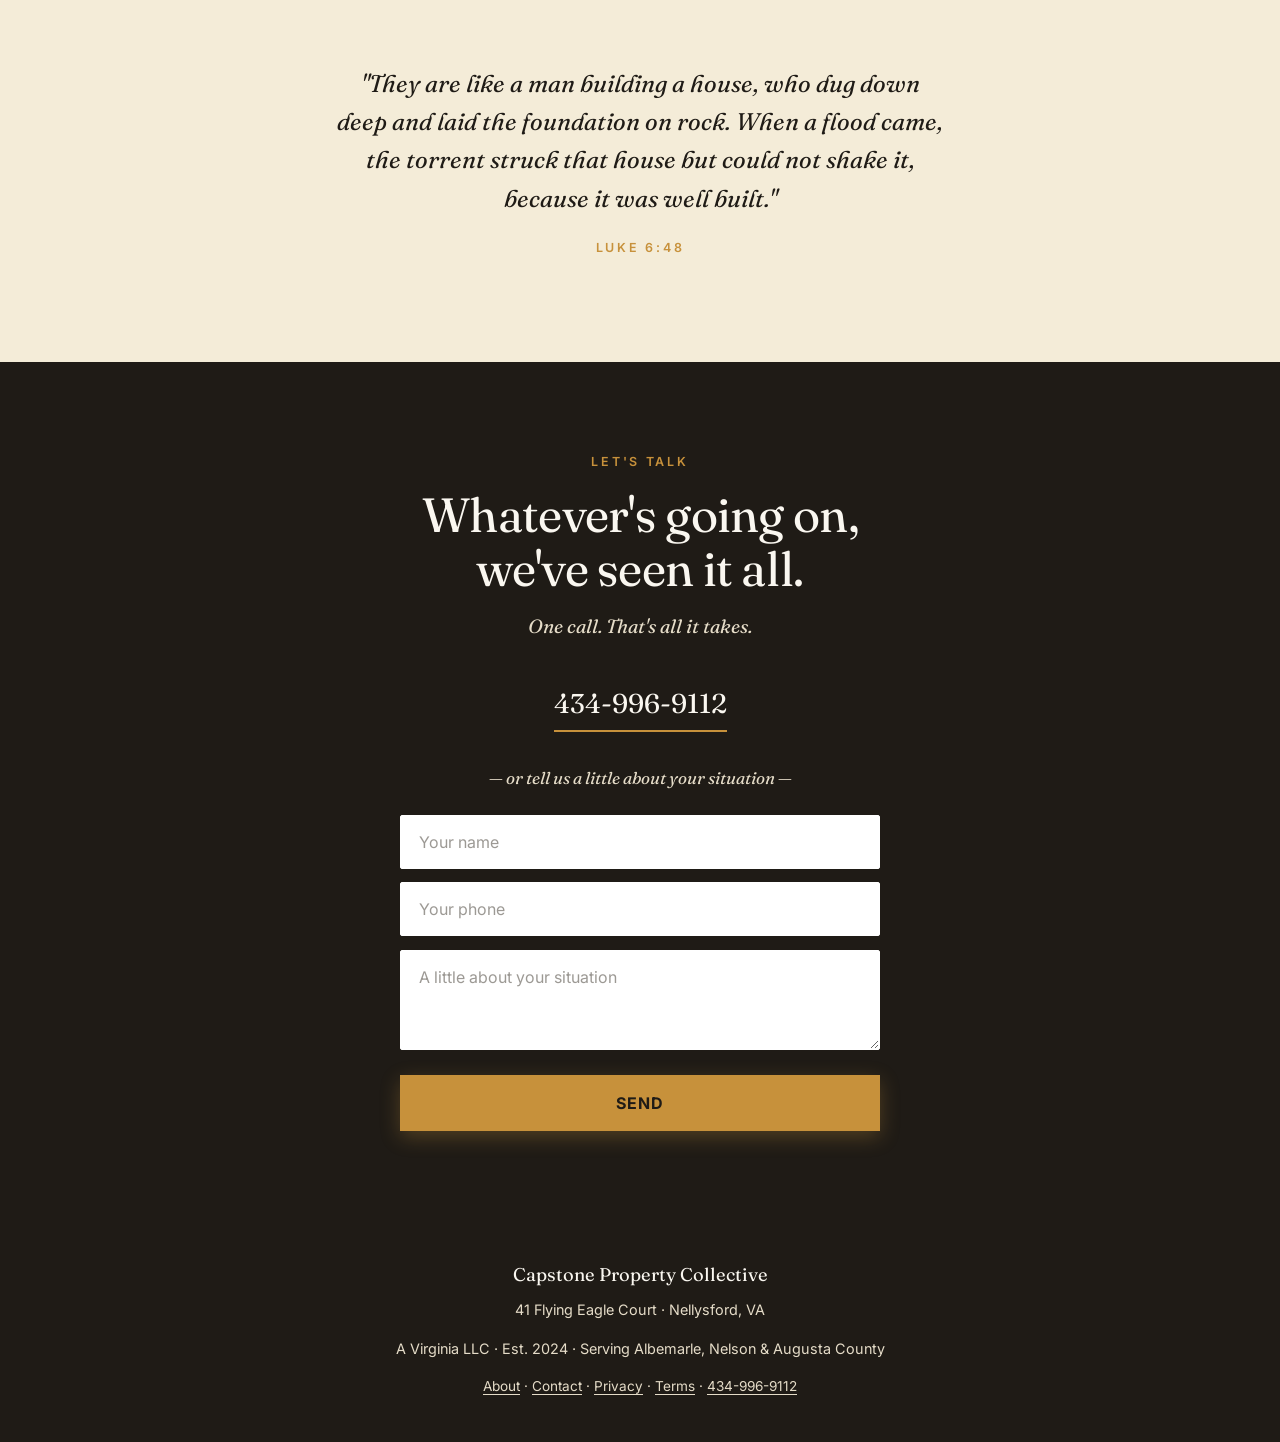
==== commit 7b37d85a: "Redesign: warm Magnolia palette, image-forward layout - White base, sage + ochre accents (replaces b" ====
--- a/about.html
+++ b/about.html
@@ -1,110 +1,122 @@
 <!DOCTYPE html>
 <html lang="en">
 <head>
-<meta charset="UTF-8">
-<meta name="viewport" content="width=device-width, initial-scale=1.0">
-<title>About | Capstone Property Collective</title>
-<link rel="icon" type="image/x-icon" href="favicon.ico">
-<link rel="icon" type="image/png" href="images/favicon.png">
-<meta name="description" content="Meet Damian and Adam — the team behind Capstone Property Collective. Serving sellers, blessing buyers, and renewing neighborhoods in Central Virginia.">
-<link rel="preconnect" href="https://fonts.googleapis.com">
-<link rel="preconnect" href="https://fonts.gstatic.com" crossorigin>
-<link href="https://fonts.googleapis.com/css2?family=Playfair+Display:ital,wght@0,400;0,500;0,600;0,700;1,400;1,500&family=Inter:wght@300;400;500;600;700&display=swap" rel="stylesheet">
-<link rel="stylesheet" href="styles.css">
+<meta charset="UTF-8" />
+<meta name="viewport" content="width=device-width, initial-scale=1.0" />
+<title>About — Capstone Property Collective</title>
+<meta name="description" content="Serving sellers. Blessing buyers. Renewing neighborhoods. Meet the people behind Capstone Property Collective." />
+<link rel="stylesheet" href="styles.css" />
 </head>
 <body>
 
-<nav id="navbar">
-  <div class="logo">Capstone <span>Property</span> Collective</div>
-  <ul class="nav-links">
-    <li><a href="index.html">Home</a></li>
-    <li><a href="problems.html">Problems We Solve</a></li>
-    <li><a href="about.html">About</a></li>
-    <li><a href="buyers.html">Buyers</a></li>
-    <li><a href="contact.html">Contact</a></li>
-    <li><a href="tel:4349969112" class="nav-cta">Call 434-996-9112</a></li>
-  </ul>
-  <button class="mobile-menu-btn" aria-label="Menu"><span></span><span></span><span></span></button>
+<div class="topbar">Proudly serving Albemarle, Nelson &amp; Augusta County, Virginia</div>
+
+<nav class="nav">
+  <div class="nav-inner">
+    <a href="index.html" class="brand">
+      <span class="brand-name">Capstone Property Collective</span>
+      <span class="brand-mark">Est. 2024 · Built on the Rock</span>
+    </a>
+    <ul class="nav-links">
+      <li><a href="problems.html">Problems We Solve</a></li>
+      <li><a href="about.html">About</a></li>
+      <li><a href="buyers.html">Buyers</a></li>
+      <li><a href="contact.html">Contact</a></li>
+      <li class="nav-cta-li"><a href="tel:4349969112" class="nav-cta">Call Adam · 434-996-9112</a></li>
+    </ul>
+  </div>
 </nav>
 
-<section class="page-hero">
-  <h1>Serving Sellers. Blessing Buyers. <em>Renewing Neighborhoods.</em></h1>
-</section>
+<header class="page-hero">
+  <div class="hero-eyebrow">Our Story</div>
+  <h1>Serving sellers. Blessing buyers. Renewing neighborhoods.</h1>
+  <p class="hero-sub">We started Capstone because we saw a gap right here in Nelson, Augusta, and Albemarle County. We built it to fill that gap.</p>
+</header>
 
-<section class="content-section light">
-  <div class="content-inner reveal">
-    <div class="section-label">Our Story</div>
-    <h2>How Capstone Started</h2>
-    <p>Capstone Property Collective started when we noticed a gap — right here in Nelson, Augusta, and Albemarle County. Local homeowners were falling through the cracks. Behind on payments with no options. Sitting on a property they couldn't sell the traditional way. Dealing with situations that most agents and bankers just aren't equipped to handle.</p>
-    <p>We knew we could help fill that gap by bringing creative solutions to people who had been told there were none. So that's what we built — a company that specializes in turning problems into offers.</p>
-    <p>We love problems. The messier, the better. When someone tells us their property is the one nobody else can figure out — that's when we get most excited. Because that's what we live for, and that's why we exist.</p>
+<section class="section section-band">
+  <div class="section-inner" style="max-width: 50rem;">
+    <h2 style="margin-bottom: 1.25rem;">Why we exist.</h2>
+    <p style="font-size: 1.1rem; color: var(--charcoal-soft); margin-bottom: 1rem;">Right here in our three counties, good neighbors were falling through the cracks. Behind on payments. Stuck with a house that wouldn't sell. Dealing with problems most agents don't know how to solve.</p>
+    <p style="font-size: 1.1rem; color: var(--charcoal-soft); margin-bottom: 1rem;">We knew we could help. So we built a company that turns those problems into offers.</p>
+    <p style="font-size: 1.1rem; color: var(--charcoal-soft);">We love hard cases. The messier, the better. When someone says their property is the one nobody can figure out — that's when we light up. That's why we exist.</p>
   </div>
 </section>
 
-<section class="content-section dark">
-  <div class="content-inner reveal">
-    <div class="section-label">The Team</div>
-    <h2 class="section-title">Meet the People Behind Capstone</h2>
-    <div class="team-grid">
-      <div class="team-member">
-        <img src="images/damian.jpg" alt="Damian" class="team-photo" style="object-position: center 18%;">
-        <h3>Damian</h3>
-        <p>I moved to the Shenandoah Valley eight years ago — and it only took one visit to know this was home. After traveling the country for two years, the first time I set foot in this valley, I knew. The mountains, the people, the food, the pace of life — this is where I wanted to raise my family.</p>
-        <p>I've been a business owner for over two decades, and if there's one thread that runs through everything I do, it's this: I'm deeply passionate about building beautiful things. Going into messy situations and forgotten places and making something beautiful out of them — I believe that's what I'm made for. When I can do that while serving people, creating jobs, and building something I can show my daughters and be proud of at the end of the day — well, that's a feeling worth getting out of bed for. Every single day.</p>
-      </div>
-      <div class="team-member">
-        <img src="images/adam.jpg" alt="Adam" class="team-photo" style="object-position: center 18%;">
-        <h3>Adam</h3>
-        <p>Before Adam ever negotiated a real estate deal, he spent years getting up before dawn, solving problems that couldn't wait, and learning that the land doesn't care about excuses — it just needs someone willing to do the work. That no-nonsense approach, forged through a career as a livestock farmer, is exactly what he brings to every real estate transaction today.</p>
-        <p>Adam discovered real estate investing when a chance conversation with a customer (Damian) opened a door he never knew existed. What started as curiosity quickly became a passion — for the creativity of the deals, the puzzle of the numbers, and most of all, for helping people navigate what can be an overwhelming and confusing process. Whether you're a first-time seller, a seasoned investor, or somewhere in between, Adam is committed to cutting through the noise and finding real answers to real problems.</p>
-        <p>Based in Nellysford, Virginia, Adam lives with his wife Cassy and their two kids, Jack and Annabelle. When he's not working deals, he's probably outside — which is right where he belongs.</p>
-        <p>If you're looking for someone who will shoot straight, work hard, and stay in your corner from start to finish — you've found your guy.</p>
-      </div>
+<section class="section">
+  <div class="bio">
+    <div class="bio-photo">
+      <img src="images/adam-portrait.jpg" alt="Adam, Capstone's licensed agent" />
+    </div>
+    <div class="bio-text">
+      <h3>Adam</h3>
+      <p class="role">Licensed Agent · Local Virginian</p>
+      <p>Adam grew up in Louisiana. He first came to Nelson County in 2003. He met his wife there — a Nelson County native. By 2012, he put down roots in Central Virginia. He and his wife are raising their two kids here.</p>
+      <p>Adam loves the rivers, the mountains, and the slower pace. It's a quality of life that's hard to beat.</p>
+      <p>He's a licensed agent. But his real focus is one thing: helping people unlock the value in their property — especially when the path isn't clear. At the end of the day, this business is about solving problems for real neighbors.</p>
+      <p>When you call this number, you don't get a sales floor. You don't get a phone tree. You get Adam. Directly. Every time.</p>
+      <a href="tel:4349969112" class="adam-phone" style="display:inline-block;margin-top:1rem;">434-996-9112</a>
     </div>
   </div>
 </section>
 
-<div class="verse">
-  <blockquote class="reveal">
-    "They are like a man building a house, who dug down deep and laid the foundation on rock. When a flood came, the torrent struck that house but could not shake it, because it was well built."
-  </blockquote>
-  <cite class="reveal">— Luke 6:48</cite>
-</div>
-
-<section class="cta-section" id="contact">
-  <div class="cta-inner reveal">
-    <div class="section-label">Let's Talk</div>
-    <h2>Ready to Have a Conversation?</h2>
-    <p class="cta-sub">No matter what you're dealing with, it starts with one call.</p>
-    <div class="cta-phone-large"><a href="tel:4349969112">434-996-9112</a></div>
-    <div class="cta-or">Or tell us about your situation</div>
-    <div class="form-container">
-      <form action="https://formspree.io/f/xkoqqeay" method="POST">
-        <div class="form-row">
-          <input type="text" name="name" placeholder="Your Name" required>
-          <input type="tel" name="phone" placeholder="Phone Number" required>
-        </div>
-        <div class="form-row">
-          <textarea name="situation" placeholder="Briefly describe your situation"></textarea>
-        </div>
-        <button type="submit" class="form-submit">Let's Talk</button>
-      </form>
+<section class="section section-band">
+  <div class="bio">
+    <div class="bio-photo">
+      <img src="images/damian-portrait.jpg" alt="Damian, co-founder" />
+    </div>
+    <div class="bio-text">
+      <h3>Damian</h3>
+      <p class="role">Co-Founder · Builder</p>
+      <p>I moved to the Shenandoah Valley eight years ago. One visit was all it took. I knew this was home.</p>
+      <p>I've owned businesses for over twenty years. One thing has stayed the same. I love building beautiful things. I love walking into messy places and making them shine again. That's what I'm made for.</p>
+      <p>When I get to do that while serving people, creating jobs, and building something my daughters can be proud of — that's the feeling that gets me out of bed. Every single day.</p>
     </div>
   </div>
 </section>
 
-<footer>
-  <div class="footer-left">Capstone <span>Property</span> Collective</div>
-  <div class="footer-center">
-    <a href="index.html">Home</a>
-    <a href="problems.html">Problems We Solve</a>
-    <a href="about.html">About</a>
-    <a href="buyers.html">Buyers</a>
-    <a href="contact.html">Contact</a>
+<section class="crew-feature">
+  <div class="crew-photo">
+    <img src="images/crew-dog.jpg" alt="The Capstone crew" />
   </div>
-  <div class="footer-right">A Virginia LLC, Est. 2024</div>
+  <div class="crew-panel">
+    <div class="section-eyebrow">Our Crew</div>
+    <h2>Real neighbors. Real hands. And one very good dog.</h2>
+    <p>We are not a call center. We are not a hedge fund. We are the guys you wave to at the gas station.</p>
+    <p>We work in the same towns where we live. When you trust us with your home, you trust real neighbors.</p>
+  </div>
+</section>
+
+<section class="verse">
+  <p class="verse-text">"They are like a man building a house, who dug down deep and laid the foundation on rock. When a flood came, the torrent struck that house but could not shake it, because it was well built."</p>
+  <p class="verse-cite">Luke 6:48</p>
+</section>
+
+<section class="section section-dark">
+  <div class="cta">
+    <div class="section-eyebrow">Let's Talk</div>
+    <h2><span class="nowrap">Whatever's going on,</span><br /><span class="nowrap">we've seen it all.</span></h2>
+    <p class="cta-sub">One call. That's all it takes.</p>
+
+    <a href="tel:4349969112" class="cta-phone">434-996-9112</a>
+    <p class="cta-or">— or tell us a little about your situation —</p>
+
+    <form class="cta-form" action="https://formspree.io/f/xkoqqeay" method="POST">
+      <input type="text" name="name" placeholder="Your name" required />
+      <input type="tel" name="phone" placeholder="Your phone" required />
+      <textarea name="situation" placeholder="A little about your situation"></textarea>
+      <button type="submit" class="btn btn-primary">Send</button>
+    </form>
+  </div>
+</section>
+
+<footer class="footer">
+  <div class="footer-brand">Capstone Property Collective</div>
+  <p>41 Flying Eagle Court · Nellysford, VA</p>
+  <p>A Virginia LLC · Est. 2024 · Serving Albemarle, Nelson &amp; Augusta County</p>
+  <p style="margin-top:1rem;font-size:0.85rem;">
+    <a href="about.html">About</a> · <a href="contact.html">Contact</a> · <a href="privacy.html">Privacy</a> · <a href="terms.html">Terms</a> · <a href="tel:4349969112">434-996-9112</a>
+  </p>
 </footer>
 
-<script src="main.js"></script>
 </body>
 </html>
--- a/styles.css
+++ b/styles.css
@@ -1,1236 +1,728 @@
-/* ==================== RESET & VARIABLES ==================== */
-* { margin: 0; padding: 0; box-sizing: border-box; }
+/* Capstone Property Collective — v4
+   Aesthetic: Magnolia-true (white base, cream bands, sage + ochre accents)
+   New Again image-forward layout. People-first. 5th-grade readable. */
+
+@import url('https://fonts.googleapis.com/css2?family=Fraunces:opsz,wght@9..144,300;9..144,400;9..144,500;9..144,600;9..144,700&family=Inter:wght@400;500;600;700&display=swap');
 
 :root {
-  --charcoal: #1c1c1e;
-  --charcoal-light: #2c2c2e;
-  --charcoal-surface: #232325;
-  --gold: #c4a35a;
-  --gold-light: #d9bc78;
-  --gold-muted: #a08840;
-  --gold-glow: rgba(196,163,90,0.12);
-  --cream: #f8f6f1;
-  --warm-white: #edeae3;
-  --text-light: rgba(255,255,255,0.85);
-  --text-muted: rgba(255,255,255,0.5);
-  --text-dark: #2a2a2a;
-  --text-dark-muted: #6a6a6a;
-}
-
+  /* Palette — Magnolia-true: white base, cream bands only, sage primary, ochre secondary */
+  --white: #FFFFFF;
+  --paper: #FAF7F0;          /* barely-warm off-white for subtle depth */
+  --cream-band: #F4ECD8;     /* warm cream — only for section bands */
+  --stone: #E5DCC8;          /* quiet border */
+  --charcoal: #1F1B16;       /* primary text */
+  --charcoal-soft: #4A453D;  /* secondary text */
+  --sage: #5A6B4A;           /* primary accent — ties Magnolia + Roseland kitchen */
+  --sage-deep: #3D4F3A;      /* hover / dark */
+  --ochre: #C7913B;          /* secondary warm accent */
+  --clay: #B85C3E;           /* rare highlight */
+
+  --serif: 'Fraunces', Georgia, serif;
+  --sans: 'Inter', -apple-system, sans-serif;
+
+  --container: 1240px;
+  --gutter: clamp(1.25rem, 4vw, 3rem);
+}
+
+* { box-sizing: border-box; margin: 0; padding: 0; }
 html { scroll-behavior: smooth; }
 
 body {
-  font-family: 'Inter', sans-serif;
-  background: var(--charcoal);
-  color: var(--text-light);
+  font-family: var(--sans);
+  font-size: 17px;
   line-height: 1.6;
-  overflow-x: hidden;
-}
-
-a { text-decoration: none; }
-img { max-width: 100%; height: auto; display: block; }
-
-/* ==================== TOP BAR ==================== */
-.top-bar {
-  background: var(--charcoal);
-  border-bottom: 1px solid rgba(255,255,255,0.06);
+  color: var(--charcoal);
+  background: var(--white);
+  -webkit-font-smoothing: antialiased;
+}
+
+h1, h2, h3, h4 {
+  font-family: var(--serif);
+  font-weight: 400;
+  line-height: 1.12;
+  letter-spacing: -0.015em;
+  color: var(--charcoal);
+}
+h1 { font-size: clamp(2.5rem, 5.5vw, 4.5rem); font-weight: 300; }
+h2 { font-size: clamp(2rem, 4vw, 3rem); }
+h3 { font-size: clamp(1.4rem, 2.3vw, 1.75rem); font-weight: 500; }
+h4 { font-size: 1.2rem; font-weight: 600; }
+
+p { margin-bottom: 1rem; }
+a { color: var(--sage-deep); text-decoration: underline; text-decoration-thickness: 1px; text-underline-offset: 3px; }
+a:hover { color: var(--ochre); }
+img { max-width: 100%; display: block; }
+
+/* ===== Top bar ===== */
+.topbar {
+  background: var(--sage-deep);
+  color: var(--paper);
   text-align: center;
-  padding: 10px 20px;
-  font-size: 12px;
+  padding: 0.5rem 1rem;
+  font-size: 0.82rem;
+  letter-spacing: 0.06em;
   font-weight: 500;
-  letter-spacing: 2.5px;
-  text-transform: uppercase;
-  color: var(--gold);
-}
-
-/* ==================== NAVIGATION ==================== */
-nav {
-  background: rgba(28,28,30,0.95);
-  backdrop-filter: blur(20px);
-  -webkit-backdrop-filter: blur(20px);
-  padding: 20px 80px;
+  text-transform: uppercase;
+}
+
+/* ===== Nav ===== */
+.nav {
+  background: var(--white);
+  border-bottom: 1px solid var(--stone);
+  padding: 1.1rem var(--gutter);
+}
+.nav-inner {
+  max-width: var(--container);
+  margin: 0 auto;
+  display: flex;
+  align-items: center;
+  justify-content: space-between;
+  gap: 2rem;
+}
+.brand {
+  text-decoration: none;
+  color: var(--charcoal);
+  line-height: 1.1;
+}
+.brand-name {
+  font-family: var(--serif);
+  font-size: 1.4rem;
+  font-weight: 400;
+  letter-spacing: -0.01em;
+  display: block;
+}
+.brand-mark {
+  font-size: 0.65rem;
+  letter-spacing: 0.22em;
+  text-transform: uppercase;
+  color: var(--sage);
+  font-family: var(--sans);
+  font-weight: 600;
+  margin-top: 4px;
+  display: block;
+}
+.nav-links {
+  display: flex;
+  gap: 1.75rem;
+  list-style: none;
+  align-items: center;
+}
+.nav-links a {
+  color: var(--charcoal-soft);
+  text-decoration: none;
+  font-size: 0.92rem;
+  font-weight: 500;
+}
+.nav-links a:hover { color: var(--sage); }
+.nav-cta {
+  background: var(--sage);
+  color: var(--white) !important;
+  padding: 0.55rem 1.1rem;
+  border-radius: 2px;
+  font-weight: 600 !important;
+}
+.nav-cta:hover { background: var(--charcoal); color: var(--white) !important; }
+@media (max-width: 900px) {
+  .nav-links li:not(.nav-cta-li) { display: none; }
+}
+
+/* ===== HERO — split layout, Adam in frame ===== */
+.hero {
+  max-width: var(--container);
+  margin: 0 auto;
+  padding: clamp(2.5rem, 5vw, 4rem) var(--gutter) clamp(3rem, 6vw, 5rem);
+  display: grid;
+  grid-template-columns: 1.1fr 0.9fr;
+  gap: clamp(2rem, 5vw, 4rem);
+  align-items: center;
+}
+.hero-text { max-width: 30rem; }
+.hero-eyebrow {
+  font-family: var(--sans);
+  font-size: 0.8rem;
+  letter-spacing: 0.22em;
+  text-transform: uppercase;
+  color: var(--ochre);
+  font-weight: 600;
+  margin-bottom: 1.25rem;
+}
+.hero h1 { margin-bottom: 1.5rem; }
+.hero-sub {
+  font-family: var(--serif);
+  font-style: italic;
+  font-size: clamp(1.1rem, 1.7vw, 1.35rem);
+  color: var(--charcoal-soft);
+  margin-bottom: 2.25rem;
+  font-weight: 400;
+  line-height: 1.5;
+}
+.hero-actions { display: flex; gap: 1rem; flex-wrap: wrap; }
+
+.hero-image-frame {
+  position: relative;
+  aspect-ratio: 4/5;
+  overflow: hidden;
+}
+.hero-image-frame img {
+  width: 100%; height: 100%; object-fit: cover;
+}
+.hero-image-caption {
+  position: absolute;
+  bottom: 0; left: 0; right: 0;
+  background: linear-gradient(to top, rgba(31,27,22,0.85), rgba(31,27,22,0));
+  padding: 4rem 1.75rem 1.5rem;
+  color: var(--paper);
+}
+.hero-image-caption .quote {
+  font-family: var(--serif);
+  font-style: italic;
+  font-size: 1.25rem;
+  line-height: 1.35;
+  margin-bottom: 0.5rem;
+  color: var(--white);
+}
+.hero-image-caption .who {
+  font-family: var(--sans);
+  font-size: 0.75rem;
+  letter-spacing: 0.2em;
+  text-transform: uppercase;
+  color: var(--ochre);
+  font-weight: 600;
+}
+
+@media (max-width: 800px) {
+  .hero { grid-template-columns: 1fr; }
+  .hero-image-frame { aspect-ratio: 4/5; max-height: 560px; }
+}
+
+/* ===== Buttons ===== */
+.btn {
+  display: inline-block;
+  padding: 0.95rem 1.85rem;
+  font-family: var(--sans);
+  font-weight: 600;
+  font-size: 0.95rem;
+  text-decoration: none;
+  border: none;
+  cursor: pointer;
+  transition: all 0.2s ease;
+  letter-spacing: 0.02em;
+}
+.btn-primary { background: var(--sage); color: var(--white); }
+.btn-primary:hover { background: var(--charcoal); color: var(--white); }
+.btn-secondary {
+  background: transparent;
+  color: var(--sage-deep);
+  border: 1.5px solid var(--sage-deep);
+}
+.btn-secondary:hover { background: var(--sage-deep); color: var(--white); }
+
+/* ===== Sections ===== */
+.section { padding: clamp(3.5rem, 7vw, 6rem) var(--gutter); }
+.section-inner { max-width: var(--container); margin: 0 auto; }
+.section-band { background: var(--cream-band); }
+.section-paper { background: var(--paper); }
+.section-dark { background: var(--charcoal); color: var(--paper); }
+.section-dark h2, .section-dark h3 { color: var(--paper); }
+
+.section-eyebrow {
+  font-family: var(--sans);
+  font-size: 0.78rem;
+  letter-spacing: 0.22em;
+  text-transform: uppercase;
+  color: var(--sage);
+  font-weight: 600;
+  margin-bottom: 1rem;
+}
+.section-dark .section-eyebrow { color: var(--ochre); }
+.section-header { text-align: center; max-width: 56ch; margin: 0 auto clamp(2.5rem, 5vw, 4rem); }
+.section-header p {
+  font-family: var(--serif);
+  font-style: italic;
+  color: var(--charcoal-soft);
+  font-size: 1.15rem;
+  margin-top: 1rem;
+}
+.section-dark .section-header p { color: var(--stone); }
+
+/* ===== Old Roseland feature ===== */
+.roseland {
+  max-width: var(--container);
+  margin: 0 auto;
+}
+.roseland-header {
+  display: grid;
+  grid-template-columns: 1fr 1fr;
+  gap: clamp(2rem, 5vw, 4rem);
+  align-items: end;
+  margin-bottom: 2.5rem;
+}
+.roseland-title-block .section-eyebrow { color: var(--ochre); }
+.roseland-title-block h2 { margin-bottom: 0.5rem; }
+.roseland-title-block .property {
+  font-family: var(--serif);
+  font-style: italic;
+  color: var(--charcoal-soft);
+  font-size: 1.1rem;
+}
+.roseland-lede { font-size: 1.05rem; color: var(--charcoal-soft); }
+
+.ba-grid {
+  display: grid;
+  grid-template-columns: 1fr 1fr;
+  gap: 6px;
+}
+.ba-frame { position: relative; overflow: hidden; }
+.ba-frame img { width: 100%; height: 100%; object-fit: cover; aspect-ratio: 4/3; }
+.ba-label {
+  position: absolute;
+  top: 1rem;
+  left: 1rem;
+  background: var(--white);
+  color: var(--charcoal);
+  padding: 0.4rem 1rem;
+  font-family: var(--serif);
+  font-style: italic;
+  font-size: 0.95rem;
+  letter-spacing: 0.04em;
+  border-left: 3px solid var(--ochre);
+}
+.ba-frame.after .ba-label { border-left-color: var(--sage); }
+
+.roseland-foot {
   display: flex;
   justify-content: space-between;
   align-items: center;
-  position: sticky;
-  top: 0;
-  z-index: 100;
-  border-bottom: 1px solid rgba(255,255,255,0.04);
-}
-
-.logo {
-  font-family: 'Playfair Display', serif;
-  font-size: 20px;
-  font-weight: 600;
-  color: var(--cream);
-  letter-spacing: 0.5px;
-}
-
-.logo span { color: var(--gold); }
-
-.nav-links {
-  display: flex;
-  gap: 32px;
-  list-style: none;
-  align-items: center;
-}
-
-.nav-links a {
-  color: var(--text-muted);
+  margin-top: 1.75rem;
+  flex-wrap: wrap;
+  gap: 1rem;
+}
+.roseland-foot .caption {
+  font-family: var(--serif);
+  font-style: italic;
+  color: var(--charcoal-soft);
+  font-size: 1.05rem;
+}
+.roseland-foot .more-link {
+  font-family: var(--sans);
+  font-weight: 600;
+  text-transform: uppercase;
+  letter-spacing: 0.1em;
+  font-size: 0.85rem;
+  color: var(--sage-deep);
   text-decoration: none;
-  font-size: 13px;
-  font-weight: 400;
-  letter-spacing: 0.5px;
-  transition: color 0.3s;
-  display: inline-flex;
-  align-items: center;
-  gap: 4px;
-}
-
-.nav-links a:hover { color: var(--gold); }
-
-.nav-links a svg { transition: transform 0.3s; }
-
-.nav-cta {
-  background: var(--gold) !important;
-  color: var(--charcoal) !important;
-  padding: 10px 24px !important;
-  border-radius: 4px;
-  font-weight: 600 !important;
-  transition: background 0.3s !important;
-}
-
-.nav-cta:hover {
-  background: var(--gold-light) !important;
-  color: var(--charcoal) !important;
-}
-
-/* Dropdown */
-.dropdown { position: relative; }
-
-.dropdown-menu {
-  position: absolute;
-  top: 100%;
-  left: 0;
-  background: var(--charcoal-light);
-  border: 1px solid rgba(255,255,255,0.08);
-  border-radius: 8px;
-  padding: 8px 0;
-  min-width: 220px;
-  opacity: 0;
-  visibility: hidden;
-  transform: translateY(8px);
-  transition: all 0.3s;
-  list-style: none;
-  margin-top: 12px;
-}
-
-.dropdown:hover .dropdown-menu {
-  opacity: 1;
-  visibility: visible;
-  transform: translateY(0);
-}
-
-.dropdown-menu a {
-  display: block;
-  padding: 10px 20px;
-  color: var(--text-muted);
-  font-size: 13px;
-  transition: all 0.2s;
-}
-
-.dropdown-menu a:hover {
-  color: var(--gold);
-  background: rgba(255,255,255,0.03);
-}
-
-/* Mobile menu button */
-.mobile-menu-btn {
-  display: none;
-  flex-direction: column;
-  gap: 5px;
-  background: none;
-  border: none;
-  cursor: pointer;
-  padding: 4px;
-}
-
-.mobile-menu-btn span {
-  display: block;
-  width: 24px;
-  height: 2px;
-  background: var(--cream);
-  transition: all 0.3s;
-}
-
-/* ==================== HERO ==================== */
-.hero {
-  position: relative;
-  min-height: 100vh;
-  display: flex;
-  align-items: center;
-  justify-content: center;
+  border-bottom: 2px solid var(--ochre);
+  padding-bottom: 3px;
+}
+.roseland-foot .more-link:hover { color: var(--ochre); }
+
+@media (max-width: 700px) {
+  .roseland-header { grid-template-columns: 1fr; }
+  .ba-grid { grid-template-columns: 1fr; }
+}
+
+/* ===== 3 Paths ===== */
+.paths {
+  display: grid;
+  grid-template-columns: repeat(3, 1fr);
+  gap: 1.5rem;
+}
+.path-card {
+  background: var(--white);
+  border: 1px solid var(--stone);
   overflow: hidden;
-}
-
-.hero-bg {
-  position: absolute;
-  top: 0; left: 0; right: 0; bottom: 0;
-  background-size: cover;
-  background-position: center;
-  background-repeat: no-repeat;
-  transform: scale(1.05);
-  animation: heroZoom 20s ease-in-out infinite alternate;
-}
-
-.hero-overlay {
-  position: absolute;
-  top: 0; left: 0; right: 0; bottom: 0;
-  background: linear-gradient(
-    180deg,
-    rgba(10,10,12,0.7) 0%,
-    rgba(10,10,12,0.5) 40%,
-    rgba(10,10,12,0.6) 70%,
-    rgba(10,10,12,0.9) 100%
-  );
-}
-
-@keyframes heroZoom {
-  0% { transform: scale(1.05); }
-  100% { transform: scale(1.12); }
-}
-
-.hero-overlay-text {
-  position: absolute;
-  bottom: 12%;
-  left: 80px;
-  font-family: 'Playfair Display', serif;
-  font-size: 180px;
-  font-weight: 700;
-  color: rgba(255,255,255,0.03);
-  letter-spacing: -4px;
-  line-height: 0.9;
-  pointer-events: none;
-  user-select: none;
-}
-
-.hero-content {
-  position: relative;
-  z-index: 2;
-  text-align: center;
-  max-width: 900px;
-  padding: 0 40px;
-}
-
-.hero-eyebrow {
-  display: inline-block;
-  font-size: 12px;
-  font-weight: 500;
-  letter-spacing: 3px;
-  text-transform: uppercase;
-  color: var(--gold);
-  margin-bottom: 32px;
-  padding: 8px 20px;
-  border: 1px solid rgba(196,163,90,0.3);
-  border-radius: 30px;
-}
-
-.hero h1 {
-  font-family: 'Playfair Display', serif;
-  font-size: 64px;
-  line-height: 1.1;
-  color: var(--cream);
-  margin-bottom: 28px;
-  font-weight: 500;
-  letter-spacing: -1px;
-}
-
-.hero h1 em {
-  color: var(--gold);
-  font-style: italic;
-}
-
-.hero-sub {
-  font-size: 19px;
-  color: var(--text-muted);
-  font-weight: 300;
-  font-style: italic;
-  margin-bottom: 48px;
-  font-family: 'Playfair Display', serif;
-}
-
-.hero-buttons {
-  display: flex;
-  gap: 16px;
-  justify-content: center;
-  align-items: center;
-  flex-wrap: wrap;
-}
-
-.btn-primary {
-  display: inline-flex;
-  align-items: center;
-  gap: 10px;
-  background: var(--gold);
-  color: var(--charcoal);
-  padding: 18px 36px;
-  font-size: 15px;
-  font-weight: 600;
-  text-decoration: none;
-  border-radius: 4px;
-  transition: all 0.3s;
-  letter-spacing: 0.5px;
-}
-
-.btn-primary:hover {
-  background: var(--gold-light);
-  transform: translateY(-2px);
-  box-shadow: 0 8px 30px rgba(196,163,90,0.3);
-}
-
-.btn-secondary {
-  display: inline-flex;
-  align-items: center;
-  gap: 10px;
-  background: transparent;
-  color: var(--cream);
-  padding: 18px 36px;
-  font-size: 15px;
-  font-weight: 400;
-  text-decoration: none;
-  border-radius: 4px;
-  border: 1px solid rgba(255,255,255,0.2);
-  transition: all 0.3s;
-}
-
-.btn-secondary:hover {
-  border-color: var(--gold);
-  color: var(--gold);
-}
-
-.hero-scroll {
-  position: absolute;
-  bottom: 40px;
-  left: 50%;
-  transform: translateX(-50%);
-  z-index: 2;
   display: flex;
   flex-direction: column;
+  transition: transform 0.3s ease, box-shadow 0.3s ease;
+}
+.path-card:hover {
+  transform: translateY(-4px);
+  box-shadow: 0 16px 36px rgba(31, 27, 22, 0.08);
+}
+.path-card-image { aspect-ratio: 4/3; overflow: hidden; }
+.path-card-image img { width: 100%; height: 100%; object-fit: cover; transition: transform 0.6s ease; }
+.path-card:hover .path-card-image img { transform: scale(1.04); }
+.path-card-body { padding: 1.75rem 1.6rem 2rem; flex: 1; display: flex; flex-direction: column; }
+.path-card h3 { margin-bottom: 0.85rem; }
+.path-card p { color: var(--charcoal-soft); font-size: 0.98rem; margin-bottom: 1.5rem; flex: 1; }
+.path-card-link {
+  font-family: var(--sans);
+  font-size: 0.85rem;
+  font-weight: 600;
+  letter-spacing: 0.08em;
+  text-transform: uppercase;
+  color: var(--sage-deep);
+  text-decoration: none;
+  border-bottom: 1.5px solid var(--ochre);
+  padding-bottom: 4px;
+  align-self: flex-start;
+}
+.path-card-link:hover { color: var(--ochre); border-color: var(--sage-deep); }
+
+@media (max-width: 900px) { .paths { grid-template-columns: 1fr; max-width: 480px; margin: 0 auto; } }
+
+/* ===== Crew feature — split image + dark panel (no crop) ===== */
+.crew-feature {
+  display: grid;
+  grid-template-columns: 0.9fr 1.1fr;
+  background: var(--charcoal);
+}
+.crew-photo { overflow: hidden; }
+.crew-photo img {
+  width: 100%; height: 100%; object-fit: cover; object-position: center center;
+  display: block;
+}
+.crew-panel {
+  padding: clamp(2.5rem, 5vw, 5rem);
+  display: flex;
+  flex-direction: column;
+  justify-content: center;
+  color: var(--paper);
+}
+.crew-panel .section-eyebrow { color: var(--ochre); }
+.crew-panel h2 {
+  color: var(--white);
+  font-size: clamp(2rem, 3.5vw, 3rem);
+  margin-bottom: 1.5rem;
+  font-weight: 300;
+  max-width: 16ch;
+}
+.crew-panel p {
+  font-family: var(--serif);
+  font-style: italic;
+  font-size: 1.15rem;
+  color: var(--stone);
+  margin-bottom: 1rem;
+  line-height: 1.55;
+  max-width: 32rem;
+}
+
+@media (max-width: 800px) {
+  .crew-feature { grid-template-columns: 1fr; }
+  .crew-photo { aspect-ratio: 4/5; }
+}
+
+/* ===== Verse ===== */
+.verse {
+  text-align: center;
+  padding: clamp(3.5rem, 7vw, 5.5rem) var(--gutter);
+  background: var(--cream-band);
+}
+.verse-text {
+  font-family: var(--serif);
+  font-style: italic;
+  font-size: clamp(1.15rem, 1.9vw, 1.5rem);
+  line-height: 1.6;
+  max-width: 38rem;
+  margin: 0 auto 1.25rem;
+  color: var(--charcoal);
+  font-weight: 400;
+}
+.verse-cite {
+  font-family: var(--sans);
+  font-size: 0.78rem;
+  letter-spacing: 0.22em;
+  text-transform: uppercase;
+  color: var(--ochre);
+  font-weight: 600;
+}
+
+/* ===== CTA block ===== */
+.cta { text-align: center; max-width: 44rem; margin: 0 auto; }
+.cta h2 { margin-bottom: 1rem; }
+.nowrap { white-space: nowrap; }
+.cta-sub {
+  font-family: var(--serif);
+  font-style: italic;
+  font-size: 1.2rem;
+  color: var(--stone);
+  margin-bottom: 2.5rem;
+}
+.cta-form { display: flex; flex-direction: column; gap: 0.85rem; max-width: 30rem; margin: 0 auto; }
+.cta-form input, .cta-form textarea {
+  background: var(--white);
+  border: 1px solid var(--white);
+  color: var(--charcoal);
+  padding: 1rem 1.15rem;
+  font-family: var(--sans);
+  font-size: 1rem;
+  border-radius: 2px;
+  outline: none;
+}
+.cta-form input::placeholder, .cta-form textarea::placeholder { color: rgba(74, 69, 61, 0.55); }
+.cta-form input:focus, .cta-form textarea:focus { border-color: var(--ochre); box-shadow: 0 0 0 3px rgba(199, 145, 59, 0.25); }
+.cta-form textarea { min-height: 100px; resize: vertical; }
+.cta-form .btn-primary {
+  background: var(--ochre);
+  color: var(--charcoal);
+  margin-top: 0.75rem;
+  padding: 1.1rem 1.85rem;
+  font-size: 1rem;
+  font-weight: 700;
+  letter-spacing: 0.06em;
+  text-transform: uppercase;
+  box-shadow: 0 6px 20px rgba(199, 145, 59, 0.3);
+}
+.cta-form .btn-primary:hover {
+  background: #E0A744;
+  box-shadow: 0 8px 26px rgba(199, 145, 59, 0.5);
+  transform: translateY(-1px);
+}
+.cta-phone {
+  font-family: var(--serif);
+  font-size: 1.7rem;
+  color: var(--paper);
+  text-decoration: none;
+  border-bottom: 2px solid var(--ochre);
+  padding-bottom: 4px;
+  display: inline-block;
+  margin-bottom: 0.5rem;
+}
+.cta-phone:hover { color: var(--ochre); }
+.cta-or { font-family: var(--serif); font-style: italic; color: var(--stone); margin: 1.5rem 0; }
+
+/* ===== Page hero (inner pages, no portrait) ===== */
+.page-hero {
+  max-width: 56rem;
+  margin: 0 auto;
+  padding: clamp(3rem, 6vw, 5rem) var(--gutter) clamp(2rem, 4vw, 3rem);
+  text-align: center;
+}
+.page-hero .hero-eyebrow { display: inline-block; margin-bottom: 1.25rem; }
+.page-hero h1 { max-width: 22ch; margin: 0 auto 1.5rem; }
+.page-hero .hero-sub { margin: 0 auto; max-width: 36rem; }
+
+/* ===== Numbered steps ===== */
+.steps {
+  display: grid;
+  grid-template-columns: repeat(2, 1fr);
+  gap: 2rem 3rem;
+  max-width: 56rem;
+  margin: 0 auto;
+}
+.step { display: flex; gap: 1.25rem; align-items: flex-start; }
+.step-num {
+  font-family: var(--serif);
+  font-size: 2.5rem;
+  font-weight: 300;
+  color: var(--ochre);
+  line-height: 1;
+  flex-shrink: 0;
+  letter-spacing: -0.02em;
+}
+.step-body h3 { margin-bottom: 0.5rem; font-size: 1.25rem; }
+.step-body p { color: var(--charcoal-soft); font-size: 1rem; margin: 0; }
+@media (max-width: 700px) { .steps { grid-template-columns: 1fr; } }
+
+/* ===== Two-column content ===== */
+.two-col {
+  display: grid;
+  grid-template-columns: 1fr 1fr;
+  gap: clamp(2rem, 5vw, 4rem);
   align-items: center;
-  gap: 8px;
-  color: var(--text-muted);
-  font-size: 11px;
-  letter-spacing: 2px;
-  text-transform: uppercase;
-}
-
-.scroll-line {
-  width: 1px;
-  height: 40px;
-  background: linear-gradient(180deg, var(--gold), transparent);
-  animation: scrollPulse 2s ease-in-out infinite;
-}
-
-@keyframes scrollPulse {
-  0%, 100% { opacity: 0.3; height: 40px; }
-  50% { opacity: 1; height: 55px; }
-}
-
-/* ==================== IMAGE MOSAIC ==================== */
-.mosaic {
+  max-width: var(--container);
+  margin: 0 auto;
+}
+.two-col-image img { width: 100%; aspect-ratio: 4/3; object-fit: cover; }
+.two-col-text h2 { margin-bottom: 1.25rem; }
+.two-col-text p { font-size: 1.05rem; color: var(--charcoal-soft); margin-bottom: 1rem; }
+.two-col.reverse .two-col-image { order: 2; }
+@media (max-width: 800px) { .two-col { grid-template-columns: 1fr; } .two-col.reverse .two-col-image { order: 0; } }
+
+/* ===== Feature list ===== */
+.feature-list { max-width: 50rem; margin: 0 auto; display: flex; flex-direction: column; gap: 2.5rem; }
+.feature-item { padding-left: 1.5rem; border-left: 2px solid var(--ochre); }
+.feature-item h3 { margin-bottom: 0.75rem; color: var(--sage-deep); }
+.feature-item p { font-size: 1.05rem; color: var(--charcoal-soft); }
+
+/* ===== Problem list ===== */
+.problem-list {
+  list-style: none;
+  text-align: center;
+  max-width: 40rem;
+  margin: 0 auto;
+  display: flex;
+  flex-direction: column;
+  gap: 1.5rem;
+}
+.problem-list li {
+  font-family: var(--serif);
+  font-size: clamp(1.4rem, 2.5vw, 1.85rem);
+  font-weight: 400;
+  color: var(--charcoal);
+  line-height: 1.3;
+}
+.problem-intro, .problem-outro { text-align: center; max-width: 40rem; margin: 0 auto; }
+.problem-outro {
+  font-family: var(--serif);
+  font-style: italic;
+  font-size: 1.25rem;
+  color: var(--sage-deep);
+  margin-top: 3rem;
+}
+
+/* ===== Bio block (About page) ===== */
+.bio {
   display: grid;
-  grid-template-columns: 2fr 1fr 1fr;
-  grid-template-rows: 200px 200px;
-  gap: 4px;
-  padding: 4px;
-  background: var(--charcoal);
-}
-
-.mosaic-item {
-  position: relative;
-  overflow: hidden;
-  background-size: cover;
-  background-position: center;
-  transition: transform 0.5s;
-}
-
-.mosaic-item:nth-child(1) { grid-row: 1 / 3; }
-
-.mosaic-item:hover { transform: scale(1.02); }
-
-.mosaic-caption {
-  position: absolute;
-  bottom: 16px;
-  left: 20px;
-  font-size: 11px;
-  font-weight: 500;
-  letter-spacing: 1.5px;
-  text-transform: uppercase;
-  color: rgba(255,255,255,0.8);
-  text-shadow: 0 1px 4px rgba(0,0,0,0.5);
-}
-
-/* ==================== INTRO SECTION ==================== */
-.intro {
-  background: var(--cream);
-  color: var(--text-dark);
-  padding: 120px 80px;
-  text-align: center;
-}
-
-.intro-inner { max-width: 750px; margin: 0 auto; }
-
-.section-label {
-  color: var(--gold-muted);
-  font-size: 12px;
-  font-weight: 600;
-  letter-spacing: 3px;
-  text-transform: uppercase;
-  margin-bottom: 24px;
-}
-
-.intro h2 {
-  font-family: 'Playfair Display', serif;
-  font-size: 44px;
-  font-weight: 500;
-  line-height: 1.2;
-  color: var(--text-dark);
-  margin-bottom: 28px;
-  letter-spacing: -0.5px;
-}
-
-.intro p {
-  font-size: 18px;
-  color: var(--text-dark-muted);
-  line-height: 1.8;
-  font-weight: 300;
-}
-
-.intro-divider {
-  width: 60px;
-  height: 2px;
-  background: var(--gold);
-  margin: 40px auto 0;
-}
-
-/* ==================== PATH CARDS ==================== */
-.paths {
-  background: var(--cream);
-  color: var(--text-dark);
-  padding: 0 80px 120px;
-}
-
-.paths-header {
-  text-align: center;
-  margin-bottom: 60px;
-}
-
-.paths-header .section-label { color: var(--gold-muted); }
-
-.section-title {
-  font-family: 'Playfair Display', serif;
-  font-size: 40px;
-  margin-bottom: 16px;
-  line-height: 1.2;
-  color: var(--text-dark);
-}
-
-.section-subtitle {
-  font-size: 18px;
-  color: var(--text-dark-muted);
-  max-width: 600px;
-  margin: 0 auto;
-  font-weight: 300;
-}
-
-.path-cards {
-  display: grid;
-  grid-template-columns: 1fr 1fr 1fr;
-  gap: 24px;
-  max-width: 1200px;
-  margin: 0 auto;
-}
-
-.path-card {
-  background: var(--charcoal);
-  color: var(--text-light);
-  border-radius: 12px;
-  padding: 48px 36px 40px;
-  position: relative;
-  overflow: hidden;
-  transition: transform 0.4s, box-shadow 0.4s;
-  cursor: pointer;
+  grid-template-columns: 1fr 2fr;
+  gap: clamp(2rem, 5vw, 4rem);
+  align-items: start;
+  max-width: var(--container);
+  margin: 0 auto;
+}
+.bio-photo img { width: 100%; aspect-ratio: 4/5; object-fit: cover; }
+.bio-text h3 { font-size: 2rem; margin-bottom: 0.5rem; }
+.bio-text .role {
+  font-family: var(--sans);
+  font-size: 0.78rem;
+  letter-spacing: 0.22em;
+  text-transform: uppercase;
+  color: var(--sage);
+  font-weight: 600;
+  margin-bottom: 1.5rem;
+}
+.bio-text p { font-size: 1.05rem; color: var(--charcoal-soft); margin-bottom: 1rem; line-height: 1.65; }
+@media (max-width: 800px) { .bio { grid-template-columns: 1fr; } .bio-photo img { max-height: 500px; } }
+
+/* ===== Story cards ===== */
+.story-grid { display: grid; grid-template-columns: repeat(2, 1fr); gap: 2rem; }
+.story-card {
   display: block;
   text-decoration: none;
-}
-
-.path-card::before {
-  content: '';
-  position: absolute;
-  top: 0; left: 0; right: 0;
-  height: 3px;
-  background: linear-gradient(90deg, var(--gold), var(--gold-light));
-  transform: scaleX(0);
-  transform-origin: left;
-  transition: transform 0.4s;
-}
-
-.path-card:hover {
-  transform: translateY(-8px);
-  box-shadow: 0 24px 60px rgba(0,0,0,0.3);
-  color: var(--text-light);
-}
-
-.path-card:hover::before { transform: scaleX(1); }
-
-.path-number {
-  font-family: 'Playfair Display', serif;
-  font-size: 72px;
+  color: inherit;
+  background: var(--white);
+  border: 1px solid var(--stone);
+  overflow: hidden;
+  transition: transform 0.3s ease, box-shadow 0.3s ease;
+}
+.story-card:hover { transform: translateY(-4px); box-shadow: 0 16px 36px rgba(31,27,22,0.1); }
+.story-card-image { aspect-ratio: 3/2; overflow: hidden; }
+.story-card-image img { width: 100%; height: 100%; object-fit: cover; transition: transform 0.6s ease; }
+.story-card:hover .story-card-image img { transform: scale(1.04); }
+.story-card-body { padding: 1.75rem 1.6rem 2rem; }
+.story-card .story-eyebrow {
+  font-family: var(--sans);
+  font-size: 0.78rem;
+  letter-spacing: 0.18em;
+  text-transform: uppercase;
+  color: var(--ochre);
+  font-weight: 600;
+  margin-bottom: 0.75rem;
+}
+.story-card h3 { margin-bottom: 0.75rem; }
+.story-card p { color: var(--charcoal-soft); font-size: 1rem; }
+.story-card.coming-soon { opacity: 0.55; pointer-events: none; }
+.story-card.coming-soon .story-eyebrow::after { content: " · Coming Soon"; }
+@media (max-width: 800px) { .story-grid { grid-template-columns: 1fr; } }
+
+/* ===== Story page (Old Roseland) ===== */
+.story-hero {
+  max-width: var(--container);
+  margin: 0 auto;
+  padding: clamp(3rem, 5vw, 4rem) var(--gutter) clamp(2rem, 4vw, 3rem);
+  text-align: center;
+}
+.story-hero .property {
+  font-family: var(--sans);
+  font-size: 0.85rem;
+  letter-spacing: 0.18em;
+  text-transform: uppercase;
+  color: var(--sage);
+  font-weight: 600;
+  margin-bottom: 1.25rem;
+}
+.story-hero h1 { max-width: 22ch; margin: 0 auto 1.5rem; }
+.story-hero .lede {
+  font-family: var(--serif);
+  font-style: italic;
+  font-size: 1.2rem;
+  max-width: 38rem;
+  margin: 0 auto;
+  color: var(--charcoal-soft);
+  line-height: 1.55;
+}
+
+.ba-stack {
+  max-width: var(--container);
+  margin: 0 auto;
+  display: flex;
+  flex-direction: column;
+  gap: clamp(3rem, 6vw, 5rem);
+}
+.ba-pair-caption {
+  font-family: var(--serif);
+  font-style: italic;
+  font-size: 1.1rem;
+  color: var(--charcoal-soft);
+  margin-top: 1rem;
+  text-align: center;
+}
+
+/* ===== Buyers form (4-field, light variant) ===== */
+.buyers-form { display: flex; flex-direction: column; gap: 0.85rem; max-width: 30rem; margin: 0 auto; }
+.buyers-form input, .buyers-form textarea {
+  background: var(--white);
+  border: 1px solid var(--stone);
+  color: var(--charcoal);
+  padding: 1rem 1.15rem;
+  font-family: var(--sans);
+  font-size: 1rem;
+  border-radius: 2px;
+  outline: none;
+}
+.buyers-form input:focus, .buyers-form textarea:focus { border-color: var(--ochre); box-shadow: 0 0 0 3px rgba(199, 145, 59, 0.2); }
+.buyers-form textarea { min-height: 100px; resize: vertical; }
+.buyers-form .btn-primary {
+  background: var(--sage);
+  color: var(--white);
+  margin-top: 0.5rem;
+  padding: 1.1rem 1.85rem;
   font-weight: 700;
-  color: rgba(196,163,90,0.08);
-  position: absolute;
-  top: 16px;
-  right: 24px;
-  line-height: 1;
-}
-
-.path-label {
-  color: var(--gold);
-  font-size: 11px;
-  font-weight: 600;
-  letter-spacing: 2.5px;
-  text-transform: uppercase;
-  margin-bottom: 20px;
-}
-
-.path-card h3 {
-  font-family: 'Playfair Display', serif;
-  font-size: 28px;
-  font-weight: 500;
-  margin-bottom: 20px;
-  color: var(--cream);
-  line-height: 1.2;
-}
-
-.path-card p {
-  color: var(--text-muted);
-  font-size: 15px;
-  line-height: 1.8;
-  margin-bottom: 32px;
-}
-
-.path-link {
-  color: var(--gold);
-  font-size: 13px;
-  font-weight: 500;
-  letter-spacing: 1px;
-  text-transform: uppercase;
-  display: inline-flex;
-  align-items: center;
-  gap: 8px;
-  transition: gap 0.3s;
-}
-
-.path-link::after { content: '\2192'; }
-
-.path-card:hover .path-link { gap: 14px; }
-
-/* ==================== BEFORE / AFTER ==================== */
-.before-after {
+  letter-spacing: 0.06em;
+  text-transform: uppercase;
+}
+.buyers-form .btn-primary:hover { background: var(--charcoal); }
+
+/* ===== Contact info block ===== */
+.contact-info { text-align: center; margin-bottom: 3rem; }
+.contact-info .phone-large {
+  font-family: var(--serif);
+  font-size: clamp(2rem, 4vw, 2.75rem);
+  color: var(--sage-deep);
+  text-decoration: none;
+  display: inline-block;
+  margin: 1rem 0;
+  border-bottom: 2px solid var(--ochre);
+  padding-bottom: 4px;
+}
+.contact-info .phone-large:hover { color: var(--ochre); }
+.contact-info .address {
+  font-family: var(--serif);
+  font-style: italic;
+  color: var(--charcoal-soft);
+  font-size: 1.1rem;
+  margin-top: 1.5rem;
+}
+
+/* ===== Legal pages (privacy/terms) ===== */
+.legal { max-width: 44rem; margin: 0 auto; padding: clamp(3rem, 6vw, 5rem) var(--gutter); }
+.legal h1 { font-size: clamp(2rem, 4vw, 3rem); margin-bottom: 2rem; }
+.legal h2 { font-size: 1.5rem; margin: 2.5rem 0 1rem; }
+.legal p { color: var(--charcoal-soft); margin-bottom: 1rem; }
+
+/* ===== Footer ===== */
+.footer {
   background: var(--charcoal);
-  padding: 120px 80px;
+  color: var(--stone);
+  padding: 2.5rem var(--gutter) 1.75rem;
   text-align: center;
-}
-
-.before-after-inner {
-  max-width: 1000px;
-  margin: 0 auto;
-}
-
-.before-after .section-label { color: var(--gold); }
-.before-after .section-title { color: var(--cream); margin-bottom: 60px; }
-
-.ba-grid {
-  display: grid;
-  grid-template-columns: 1fr 1fr;
-  gap: 24px;
-  margin-bottom: 24px;
-}
-
-.ba-item {
-  position: relative;
-  border-radius: 12px;
-  overflow: hidden;
-}
-
-.ba-item img {
-  width: 100%;
-  height: 350px;
-  object-fit: cover;
-}
-
-.ba-label {
-  position: absolute;
-  top: 20px;
-  left: 20px;
-  background: rgba(28,28,30,0.8);
-  color: var(--gold);
-  padding: 6px 16px;
-  font-size: 12px;
-  font-weight: 600;
-  letter-spacing: 2px;
-  text-transform: uppercase;
-  border-radius: 4px;
-  backdrop-filter: blur(8px);
-}
-
-.ba-caption {
-  color: var(--text-muted);
-  font-size: 14px;
-  font-style: italic;
-  font-family: 'Playfair Display', serif;
-}
-
-/* ==================== ADAM SECTION ==================== */
-.adam-section {
-  background: var(--charcoal);
-  padding: 120px 80px;
-  position: relative;
-  overflow: hidden;
-}
-
-.adam-section::before {
-  content: '\201C';
-  font-family: 'Playfair Display', serif;
-  font-size: 400px;
-  color: rgba(196,163,90,0.04);
-  position: absolute;
-  top: -60px;
-  left: 40px;
-  line-height: 1;
-  pointer-events: none;
-}
-
-.adam-inner {
-  display: grid;
-  grid-template-columns: 300px 1fr;
-  gap: 80px;
-  align-items: center;
-  max-width: 1100px;
-  margin: 0 auto;
-}
-
-.adam-photo-wrapper { position: relative; }
-
-.adam-photo {
-  width: 300px;
-  height: 380px;
-  border-radius: 200px 200px 12px 12px;
-  object-fit: cover;
-  object-position: center top;
-  position: relative;
-  z-index: 2;
-}
-
-.adam-photo-accent {
-  position: absolute;
-  top: -12px;
-  left: -12px;
-  right: -12px;
-  bottom: -12px;
-  border: 1px solid rgba(196,163,90,0.2);
-  border-radius: 212px 212px 24px 24px;
-  z-index: 1;
-}
-
-.adam-content .section-label { color: var(--gold); }
-
-.adam-quote {
-  font-family: 'Playfair Display', serif;
-  font-size: 36px;
-  font-weight: 400;
-  line-height: 1.3;
-  color: var(--cream);
-  margin-bottom: 28px;
-}
-
-.adam-quote span { color: var(--gold); }
-
-.adam-text {
-  font-size: 16px;
-  color: var(--text-muted);
-  line-height: 1.9;
-  margin-bottom: 16px;
-}
-
-.adam-phone {
-  display: inline-flex;
-  align-items: center;
-  gap: 12px;
-  margin-top: 16px;
-  padding: 14px 28px;
-  background: rgba(196,163,90,0.1);
-  border: 1px solid rgba(196,163,90,0.2);
-  border-radius: 8px;
-  color: var(--gold);
-  text-decoration: none;
-  font-family: 'Playfair Display', serif;
-  font-size: 22px;
-  font-weight: 500;
-  transition: all 0.3s;
-}
-
-.adam-phone:hover {
-  background: rgba(196,163,90,0.18);
-  border-color: rgba(196,163,90,0.4);
-}
-
-/* ==================== CTA SECTION ==================== */
-.cta-section {
-  background: var(--cream);
-  color: var(--text-dark);
-  padding: 120px 80px;
-  text-align: center;
-  position: relative;
-}
-
-.cta-section::before {
-  content: '';
-  position: absolute;
-  top: 0; left: 50%;
-  transform: translateX(-50%);
-  width: 1px;
-  height: 80px;
-  background: linear-gradient(180deg, var(--gold), transparent);
-}
-
-.cta-inner { max-width: 650px; margin: 0 auto; }
-
-.cta-section .section-label { color: var(--gold-muted); }
-
-.cta-section h2 {
-  font-family: 'Playfair Display', serif;
-  font-size: 42px;
-  font-weight: 500;
-  color: var(--text-dark);
-  margin-bottom: 16px;
-  line-height: 1.2;
-}
-
-.cta-sub {
-  font-size: 17px;
-  color: var(--text-dark-muted);
-  line-height: 1.7;
-  margin-bottom: 48px;
-  font-weight: 300;
-}
-
-.cta-phone-large {
-  font-family: 'Playfair Display', serif;
-  font-size: 48px;
-  font-weight: 500;
-  margin-bottom: 8px;
-}
-
-.cta-phone-large a {
-  color: var(--charcoal);
-  text-decoration: none;
-  transition: color 0.3s;
-}
-
-.cta-phone-large a:hover { color: var(--gold-muted); }
-
-.cta-or {
-  color: var(--text-dark-muted);
-  font-size: 14px;
-  margin: 24px 0 32px;
-  font-weight: 300;
-}
-
-.form-container {
-  background: white;
-  border-radius: 12px;
-  padding: 36px;
-  box-shadow: 0 4px 30px rgba(0,0,0,0.06);
-}
-
-.form-row {
-  display: flex;
-  gap: 12px;
-  margin-bottom: 12px;
-}
-
-.form-row input,
-.form-row textarea {
-  flex: 1;
-  padding: 16px 20px;
-  background: var(--cream);
-  border: 1px solid var(--warm-white);
-  border-radius: 8px;
-  color: var(--text-dark);
-  font-family: 'Inter', sans-serif;
-  font-size: 14px;
-  outline: none;
-  transition: border-color 0.3s;
-}
-
-.form-row input:focus,
-.form-row textarea:focus {
-  border-color: var(--gold);
-}
-
-.form-row input::placeholder,
-.form-row textarea::placeholder {
-  color: #aaa;
-}
-
-.form-row textarea {
-  resize: none;
-  height: 56px;
-}
-
-.form-submit {
-  background: var(--charcoal);
-  color: var(--gold);
-  border: none;
-  padding: 16px 48px;
-  font-size: 14px;
-  font-weight: 600;
-  letter-spacing: 1px;
-  text-transform: uppercase;
-  border-radius: 8px;
-  cursor: pointer;
-  margin-top: 4px;
-  transition: all 0.3s;
-  width: 100%;
-}
-
-.form-submit:hover {
-  background: var(--charcoal-light);
-  box-shadow: 0 8px 30px rgba(0,0,0,0.15);
-}
-
-/* ==================== BIBLE VERSE ==================== */
-.verse {
-  background: var(--charcoal);
-  text-align: center;
-  padding: 100px 80px;
-  position: relative;
-}
-
-.verse::before {
-  content: '';
-  position: absolute;
-  top: 0; left: 50%;
-  transform: translateX(-50%);
-  width: 1px;
-  height: 60px;
-  background: linear-gradient(180deg, var(--gold-muted), transparent);
-}
-
-.verse blockquote {
-  font-family: 'Playfair Display', serif;
-  font-size: 22px;
-  font-style: italic;
-  color: var(--text-muted);
-  max-width: 680px;
-  margin: 0 auto 20px;
-  line-height: 1.7;
-  font-weight: 400;
-}
-
-.verse cite {
-  color: var(--gold);
-  font-size: 13px;
-  font-style: normal;
-  font-weight: 500;
-  letter-spacing: 2px;
-  text-transform: uppercase;
-}
-
-/* ==================== FOOTER ==================== */
-footer {
-  background: var(--charcoal);
-  border-top: 1px solid rgba(255,255,255,0.04);
-  padding: 48px 80px;
-  display: flex;
-  justify-content: space-between;
-  align-items: center;
-}
-
-.footer-left {
-  font-family: 'Playfair Display', serif;
-  font-size: 16px;
-  color: var(--cream);
-}
-
-.footer-left span { color: var(--gold); }
-
-.footer-center {
-  display: flex;
-  gap: 24px;
-}
-
-.footer-center a {
-  color: var(--text-muted);
-  font-size: 13px;
-  transition: color 0.3s;
-}
-
-.footer-center a:hover { color: var(--gold); }
-
-.footer-right {
-  color: var(--text-muted);
-  font-size: 12px;
-  letter-spacing: 0.5px;
-}
-
-/* ==================== INNER PAGE HERO ==================== */
-.page-hero {
-  background: var(--charcoal);
-  padding: 120px 80px 80px;
-  text-align: center;
-  position: relative;
-  overflow: hidden;
-}
-
-.page-hero::after {
-  content: '';
-  position: absolute;
-  bottom: 0; left: 0; right: 0;
-  height: 1px;
-  background: linear-gradient(90deg, transparent, rgba(196,163,90,0.3), transparent);
-}
-
-.page-hero .hero-eyebrow { margin-bottom: 24px; }
-
-.page-hero h1 {
-  font-family: 'Playfair Display', serif;
-  font-size: 56px;
-  font-weight: 500;
-  color: var(--cream);
-  margin-bottom: 20px;
-  letter-spacing: -1px;
-  line-height: 1.1;
-}
-
-.page-hero h1 em {
-  color: var(--gold);
-  font-style: italic;
-}
-
-.page-hero p {
-  font-size: 18px;
-  color: var(--text-muted);
-  max-width: 600px;
-  margin: 0 auto;
-  font-weight: 300;
-  line-height: 1.7;
-}
-
-/* ==================== CONTENT SECTIONS ==================== */
-.content-section {
-  padding: 100px 80px;
-}
-
-.content-section.light {
-  background: var(--cream);
-  color: var(--text-dark);
-}
-
-.content-section.dark {
-  background: var(--charcoal);
-  color: var(--text-light);
-}
-
-.content-inner {
-  max-width: 800px;
-  margin: 0 auto;
-}
-
-.content-inner h2 {
-  font-family: 'Playfair Display', serif;
-  font-size: 36px;
-  font-weight: 500;
-  margin-bottom: 24px;
-  line-height: 1.2;
-}
-
-.content-inner h3 {
-  font-family: 'Playfair Display', serif;
-  font-size: 24px;
-  font-weight: 500;
-  margin: 48px 0 16px;
-}
-
-.content-inner p {
-  font-size: 16px;
-  line-height: 1.8;
-  margin-bottom: 20px;
-}
-
-.content-section.light h2,
-.content-section.light h3 { color: var(--text-dark); }
-
-.content-section.light p { color: var(--text-dark-muted); }
-
-.content-section.dark h2,
-.content-section.dark h3 { color: var(--cream); }
-
-.content-section.dark p { color: var(--text-muted); }
-
-.content-section.light .section-label { color: var(--gold-muted); }
-.content-section.dark .section-label { color: var(--gold); }
-
-/* Steps list */
-.steps {
-  list-style: none;
-  margin: 32px 0;
-}
-
-.steps li {
-  display: flex;
-  gap: 20px;
-  margin-bottom: 24px;
-  align-items: flex-start;
-}
-
-.step-num {
-  font-family: 'Playfair Display', serif;
-  font-size: 20px;
-  font-weight: 700;
-  color: var(--gold);
-  flex-shrink: 0;
-  width: 40px;
-  height: 40px;
-  border: 1px solid rgba(196,163,90,0.3);
-  border-radius: 50%;
-  display: flex;
-  align-items: center;
-  justify-content: center;
-}
-
-.step-content strong {
-  display: block;
-  margin-bottom: 4px;
-  font-size: 16px;
-}
-
-.step-content p {
-  margin-bottom: 0;
-  font-size: 15px;
-}
-
-/* Condition list */
-.condition-list {
-  columns: 2;
-  column-gap: 40px;
-  list-style: none;
-  margin: 24px 0 32px;
-}
-
-.condition-list li {
-  padding: 8px 0;
-  font-size: 15px;
-  display: flex;
-  align-items: center;
-  gap: 10px;
-  break-inside: avoid;
-}
-
-.condition-list li::before {
-  content: '';
-  width: 8px;
-  height: 8px;
-  background: var(--gold);
-  border-radius: 50%;
-  flex-shrink: 0;
-}
-
-/* ==================== PROBLEMS PAGE ==================== */
-.problems-list {
-  text-align: center;
-  max-width: 600px;
-  margin: 0 auto;
-}
-
-.problems-list .problem-item {
-  font-family: 'Playfair Display', serif;
-  font-size: 28px;
-  font-weight: 400;
-  margin-bottom: 28px;
-  color: var(--cream);
-  line-height: 1.3;
-}
-
-.problems-closing {
-  margin-top: 60px;
-  font-size: 20px;
-  font-weight: 400;
-  color: var(--text-muted);
-  font-family: 'Playfair Display', serif;
-  font-style: italic;
-}
-
-/* ==================== ABOUT PAGE ==================== */
-.team-grid {
-  display: grid;
-  grid-template-columns: 1fr 1fr;
-  gap: 60px;
-  max-width: 1000px;
-  margin: 0 auto;
-}
-
-.team-member {
-  text-align: center;
-}
-
-.team-photo {
-  width: 250px;
-  height: 300px;
-  border-radius: 160px 160px 12px 12px;
-  object-fit: cover;
-  object-position: center 20%;
-  margin: 0 auto 28px;
-  border: 2px solid rgba(196,163,90,0.2);
-}
-
-.team-member h3 {
-  font-family: 'Playfair Display', serif;
-  font-size: 28px;
-  font-weight: 500;
-  margin-bottom: 16px;
-}
-
-.team-member p {
-  font-size: 15px;
-  line-height: 1.8;
-  max-width: 400px;
-  margin: 0 auto;
-}
-
-/* ==================== BUYERS PAGE ==================== */
-.buyer-types {
-  display: grid;
-  grid-template-columns: 1fr 1fr;
-  gap: 40px;
-  max-width: 900px;
-  margin: 0 auto;
-}
-
-.buyer-type {
-  background: var(--charcoal-surface);
-  border: 1px solid rgba(255,255,255,0.06);
-  border-radius: 12px;
-  padding: 40px 32px;
-}
-
-.buyer-type h3 {
-  font-family: 'Playfair Display', serif;
-  font-size: 24px;
-  color: var(--cream);
-  margin-bottom: 16px;
-}
-
-.buyer-type p {
-  color: var(--text-muted);
-  font-size: 15px;
-  line-height: 1.8;
-}
-
-/* ==================== STORY PAGE ==================== */
-.story-content {
-  max-width: 700px;
-  margin: 0 auto;
-}
-
-.story-content p {
-  font-size: 17px;
-  line-height: 1.9;
-  margin-bottom: 24px;
-}
-
-.story-content .highlight {
-  font-family: 'Playfair Display', serif;
-  font-size: 24px;
-  font-style: italic;
-  color: var(--gold);
-  text-align: center;
-  margin: 48px 0;
-  line-height: 1.5;
-}
-
-/* ==================== ANIMATIONS ==================== */
-.reveal {
-  opacity: 0;
-  transform: translateY(30px);
-  transition: opacity 0.8s ease, transform 0.8s ease;
-}
-
-.reveal.visible {
-  opacity: 1;
-  transform: translateY(0);
-}
-
-/* ==================== RESPONSIVE ==================== */
-@media (max-width: 1024px) {
-  nav { padding: 16px 40px; }
-  .hero h1 { font-size: 48px; }
-  .hero-overlay-text { font-size: 120px; }
-  .path-cards { grid-template-columns: 1fr; max-width: 600px; margin: 0 auto; }
-  .adam-inner { grid-template-columns: 1fr; text-align: center; gap: 40px; }
-  .adam-photo { margin: 0 auto; }
-  .team-grid { grid-template-columns: 1fr; }
-  .buyer-types { grid-template-columns: 1fr; }
-  .ba-grid { grid-template-columns: 1fr; }
-  section, .content-section, .intro, .paths, .before-after,
-  .adam-section, .cta-section, .verse, .page-hero { padding-left: 40px; padding-right: 40px; }
-  footer { flex-direction: column; gap: 20px; text-align: center; }
-  .footer-center { flex-wrap: wrap; justify-content: center; }
-}
-
-@media (max-width: 768px) {
-  .nav-links { display: none; }
-  .mobile-menu-btn { display: flex; }
-  nav { padding: 16px 24px; }
-
-  .nav-links.active {
-    display: flex;
-    flex-direction: column;
-    position: absolute;
-    top: 100%;
-    left: 0; right: 0;
-    background: var(--charcoal);
-    padding: 24px;
-    gap: 16px;
-    border-bottom: 1px solid rgba(255,255,255,0.06);
-  }
-
-  .hero { min-height: 90vh; }
-  .hero h1 { font-size: 36px; }
-  .hero-overlay-text { display: none; }
-  .hero-content { padding: 0 20px; }
-  .hero-eyebrow { font-size: 10px; letter-spacing: 2px; padding: 6px 14px; }
-  .hero-sub { font-size: 16px; }
-  .hero-buttons { flex-direction: column; }
-
-  .mosaic { grid-template-columns: 1fr 1fr; grid-template-rows: 180px 180px 180px; }
-  .mosaic-item:nth-child(1) { grid-column: 1 / 3; grid-row: auto; }
-
-  .intro h2 { font-size: 32px; }
-  .section-title { font-size: 32px; }
-  .page-hero h1 { font-size: 38px; }
-
-  .adam-quote { font-size: 26px; }
-  .adam-photo { width: 220px; height: 280px; }
-
-  .cta-phone-large { font-size: 36px; }
-  .form-row { flex-direction: column; }
-  .form-container { padding: 24px; }
-
-  section, .content-section, .intro, .paths, .before-after,
-  .adam-section, .cta-section, .verse, .page-hero { padding-left: 24px; padding-right: 24px; }
-
-  .condition-list { columns: 1; }
-  .problems-list .problem-item { font-size: 22px; }
-}
+  font-size: 0.9rem;
+}
+.footer-brand {
+  font-family: var(--serif);
+  color: var(--paper);
+  font-size: 1.15rem;
+  margin-bottom: 0.5rem;
+}
+.footer a { color: var(--stone); }
+.footer a:hover { color: var(--ochre); }
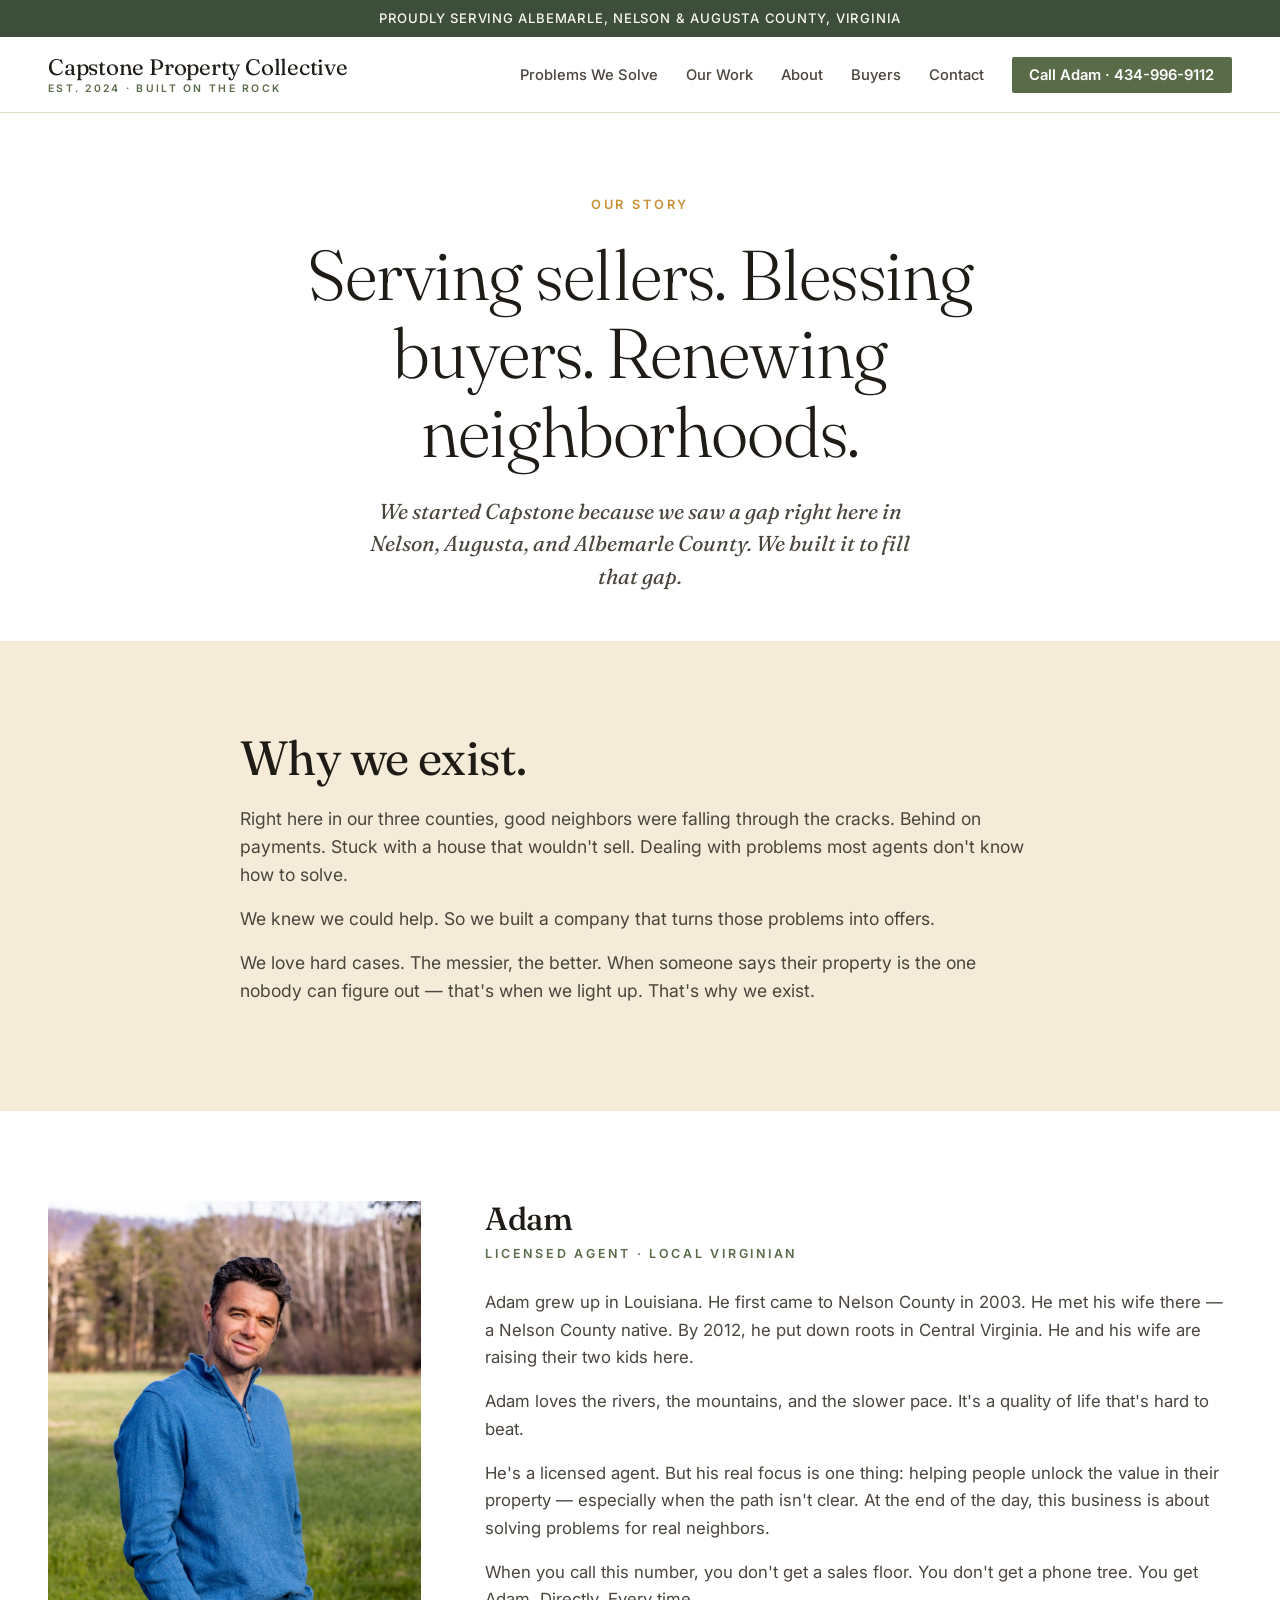
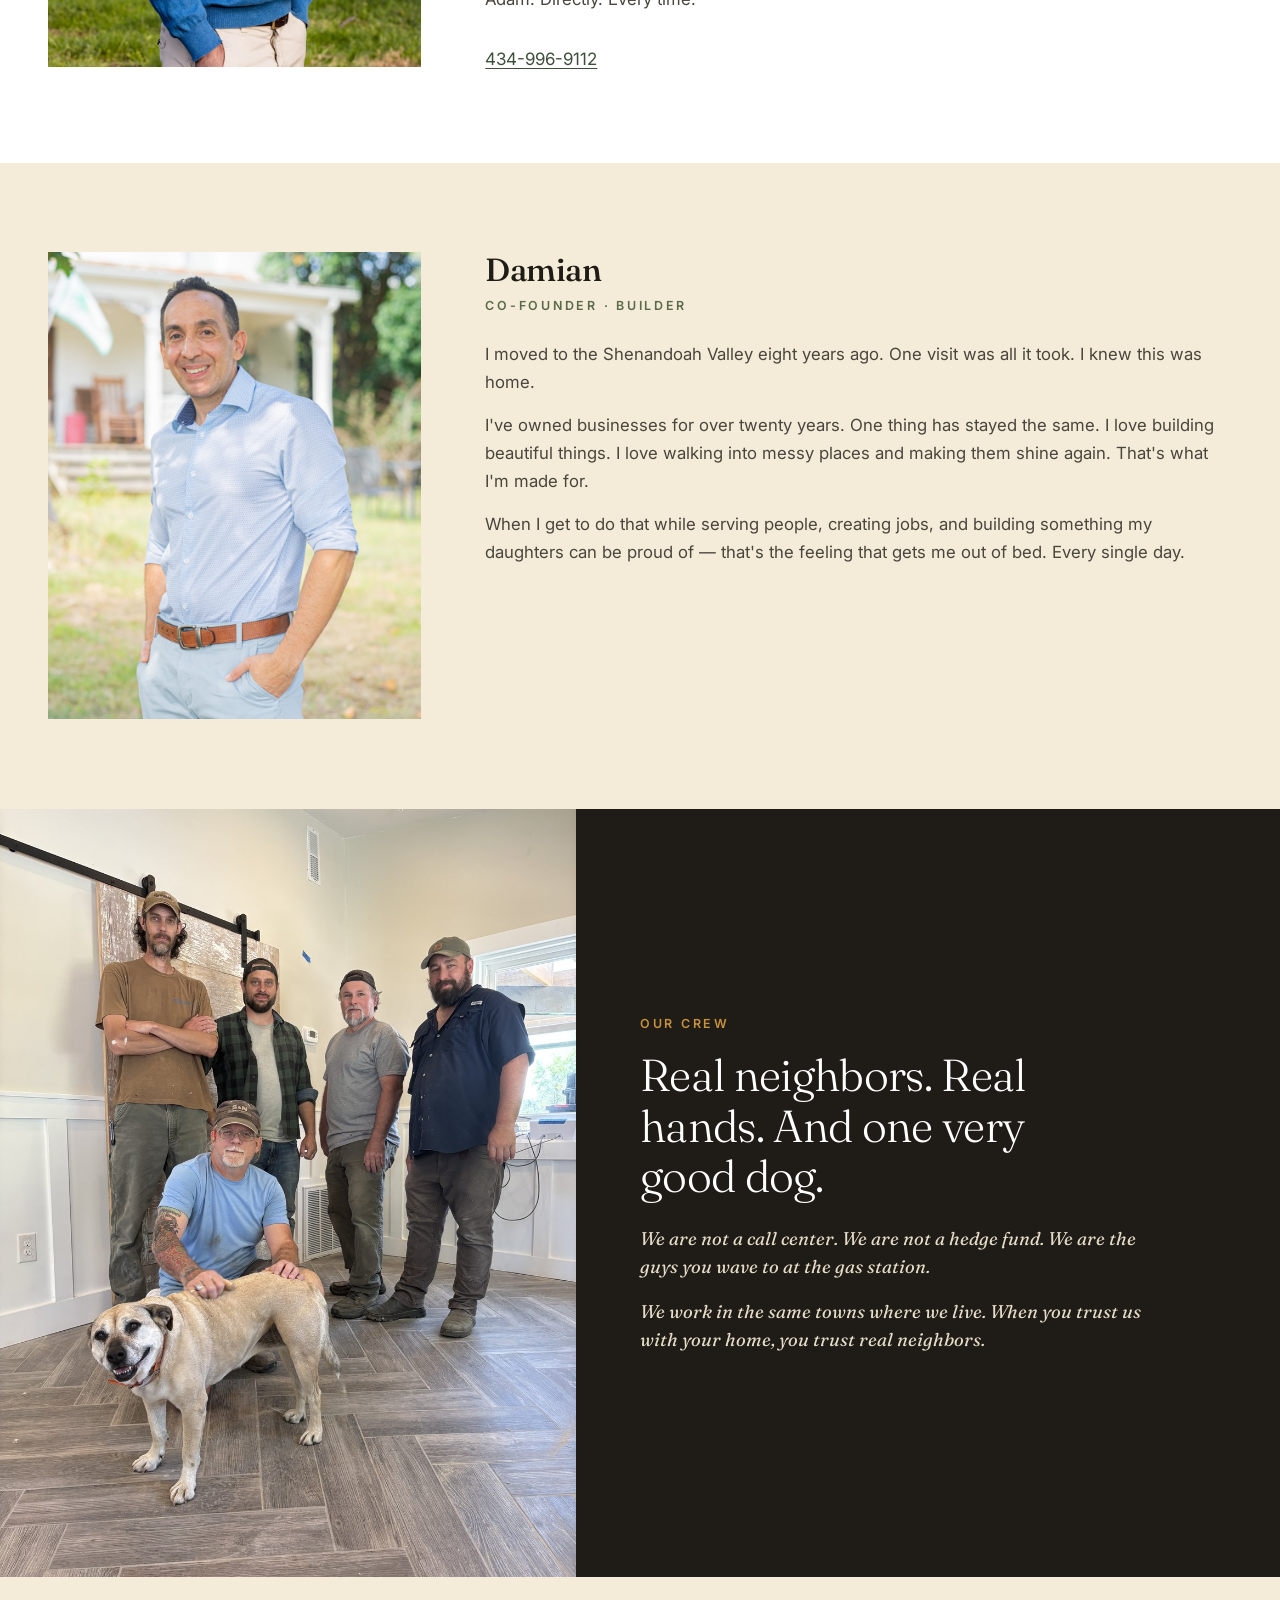
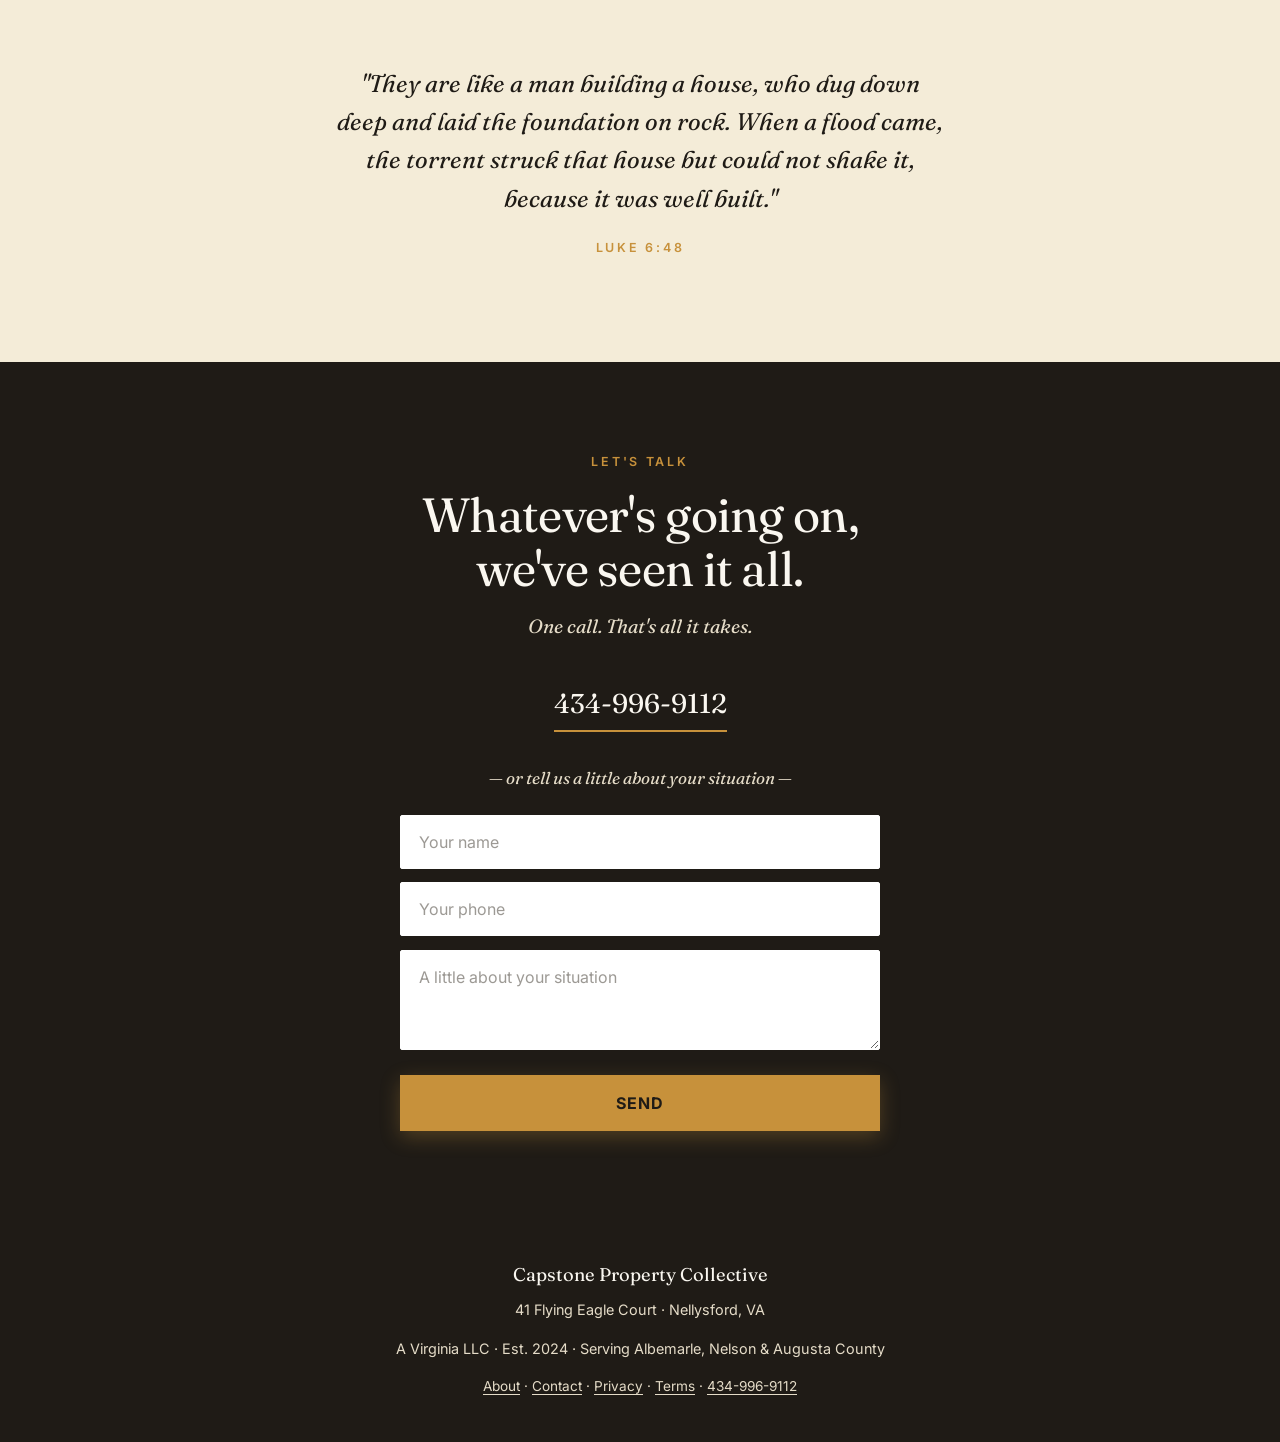
==== commit 921ff1a0: "Add Our Work portfolio page (Roseland + Vermira before/afters), homepage testimonial, Our Work nav -" ====
--- a/about.html
+++ b/about.html
@@ -19,6 +19,7 @@
     </a>
     <ul class="nav-links">
       <li><a href="problems.html">Problems We Solve</a></li>
+      <li><a href="our-work.html">Our Work</a></li>
       <li><a href="about.html">About</a></li>
       <li><a href="buyers.html">Buyers</a></li>
       <li><a href="contact.html">Contact</a></li>
--- a/styles.css
+++ b/styles.css
@@ -195,6 +195,26 @@
   .hero-image-frame { aspect-ratio: 4/5; max-height: 560px; }
 }
 
+/* ===== Home testimonial ===== */
+.home-testimonial { background: var(--paper); text-align: center; }
+.home-testimonial-inner { max-width: 46rem; margin: 0 auto; }
+.home-testimonial blockquote {
+  font-family: var(--serif);
+  font-size: clamp(1.3rem, 2.4vw, 1.8rem);
+  line-height: 1.5;
+  color: var(--charcoal);
+  margin: 0.75rem 0 1.5rem;
+  font-weight: 400;
+}
+.home-testimonial-attrib {
+  font-family: var(--sans);
+  font-size: 0.8rem;
+  letter-spacing: 0.18em;
+  text-transform: uppercase;
+  color: var(--sage);
+  font-weight: 600;
+}
+
 /* ===== Buttons ===== */
 .btn {
   display: inline-block;
@@ -726,3 +746,138 @@
 }
 .footer a { color: var(--stone); }
 .footer a:hover { color: var(--ochre); }
+
+/* Tight section override — half the default vertical padding */
+.section.section-tight { padding-top: clamp(1.5rem, 3vw, 2.5rem); padding-bottom: clamp(1.5rem, 3vw, 2.5rem); }
+
+/* ===== Problem photo grid (Problems page) ===== */
+.problem-grid {
+  display: grid;
+  grid-template-columns: repeat(3, 1fr);
+  gap: 1.25rem;
+  max-width: var(--container);
+  margin: 0 auto;
+}
+.problem-card {
+  position: relative;
+  overflow: hidden;
+  background: var(--charcoal);
+}
+.problem-card img {
+  width: 100%;
+  aspect-ratio: 4/3;
+  object-fit: cover;
+  display: block;
+  transition: transform 0.6s ease;
+}
+.problem-card:hover img { transform: scale(1.04); }
+.problem-card figcaption {
+  position: absolute;
+  left: 1rem;
+  bottom: 1rem;
+  background: var(--white);
+  color: var(--charcoal);
+  padding: 0.45rem 1.1rem;
+  font-family: var(--serif);
+  font-style: italic;
+  font-size: 1.05rem;
+  border-left: 3px solid var(--ochre);
+}
+.problem-grid-note {
+  text-align: center;
+  font-family: var(--serif);
+  font-style: italic;
+  color: var(--charcoal-soft);
+  font-size: 1.05rem;
+  margin-top: 2rem;
+}
+@media (max-width: 800px) {
+  .problem-grid { grid-template-columns: 1fr; max-width: 480px; }
+}
+
+/* ===== Quote band — image + pull-quote split (Problems page) ===== */
+.quote-band {
+  display: grid;
+  grid-template-columns: 0.9fr 1.1fr;
+  background: var(--paper);
+  border-top: 1px solid var(--stone);
+  border-bottom: 1px solid var(--stone);
+}
+.quote-band-photo { overflow: hidden; }
+.quote-band-photo img {
+  width: 100%;
+  height: 100%;
+  object-fit: cover;
+  display: block;
+  min-height: 360px;
+}
+.quote-band-text {
+  padding: clamp(2.5rem, 5vw, 4.5rem);
+  display: flex;
+  flex-direction: column;
+  justify-content: center;
+}
+.quote-band-text .section-eyebrow { color: var(--ochre); }
+.quote-band-text blockquote {
+  font-family: var(--serif);
+  font-size: clamp(1.4rem, 2.4vw, 1.9rem);
+  line-height: 1.35;
+  color: var(--charcoal);
+  margin: 0.5rem 0 1.25rem;
+  font-weight: 400;
+}
+.quote-attrib {
+  font-family: var(--serif);
+  font-style: italic;
+  color: var(--charcoal-soft);
+  margin-bottom: 2rem;
+}
+.quote-band-text .btn { align-self: flex-start; }
+@media (max-width: 800px) {
+  .quote-band { grid-template-columns: 1fr; }
+  .quote-band-photo img { min-height: 280px; max-height: 380px; }
+}
+
+/* ===== Buyers feature — image + text split (Buyers page) ===== */
+.buyers-feature {
+  background: var(--charcoal);
+  color: var(--paper);
+  margin: clamp(2rem, 4vw, 3.5rem) 0;
+}
+.buyers-feature-inner {
+  display: grid;
+  grid-template-columns: 0.6fr 1.4fr;
+  max-width: var(--container);
+  margin: 0 auto;
+  padding: 0 var(--gutter);
+  align-items: stretch;
+}
+.buyers-feature-photo { overflow: hidden; }
+.buyers-feature-photo img {
+  width: 100%;
+  height: 100%;
+  object-fit: cover;
+  object-position: center center;
+  display: block;
+}
+.buyers-feature-text {
+  padding: clamp(1.75rem, 3.5vw, 3rem);
+  display: flex;
+  flex-direction: column;
+  justify-content: center;
+}
+.buyers-feature-text .section-eyebrow { color: var(--ochre); }
+.buyers-feature-text h2 { color: var(--paper); margin-bottom: 1.25rem; }
+.buyers-feature-text p { color: var(--stone); font-size: 1.08rem; line-height: 1.7; }
+.buyers-feature-attrib {
+  font-family: var(--serif);
+  font-style: italic;
+  color: var(--ochre) !important;
+  margin-top: 1.5rem;
+  font-size: 1.05rem !important;
+}
+@media (max-width: 800px) {
+  .buyers-feature { margin: 1.5rem 0; }
+  .buyers-feature-inner { grid-template-columns: 1fr; padding: 0; }
+  .buyers-feature-photo img { max-height: 280px; }
+}
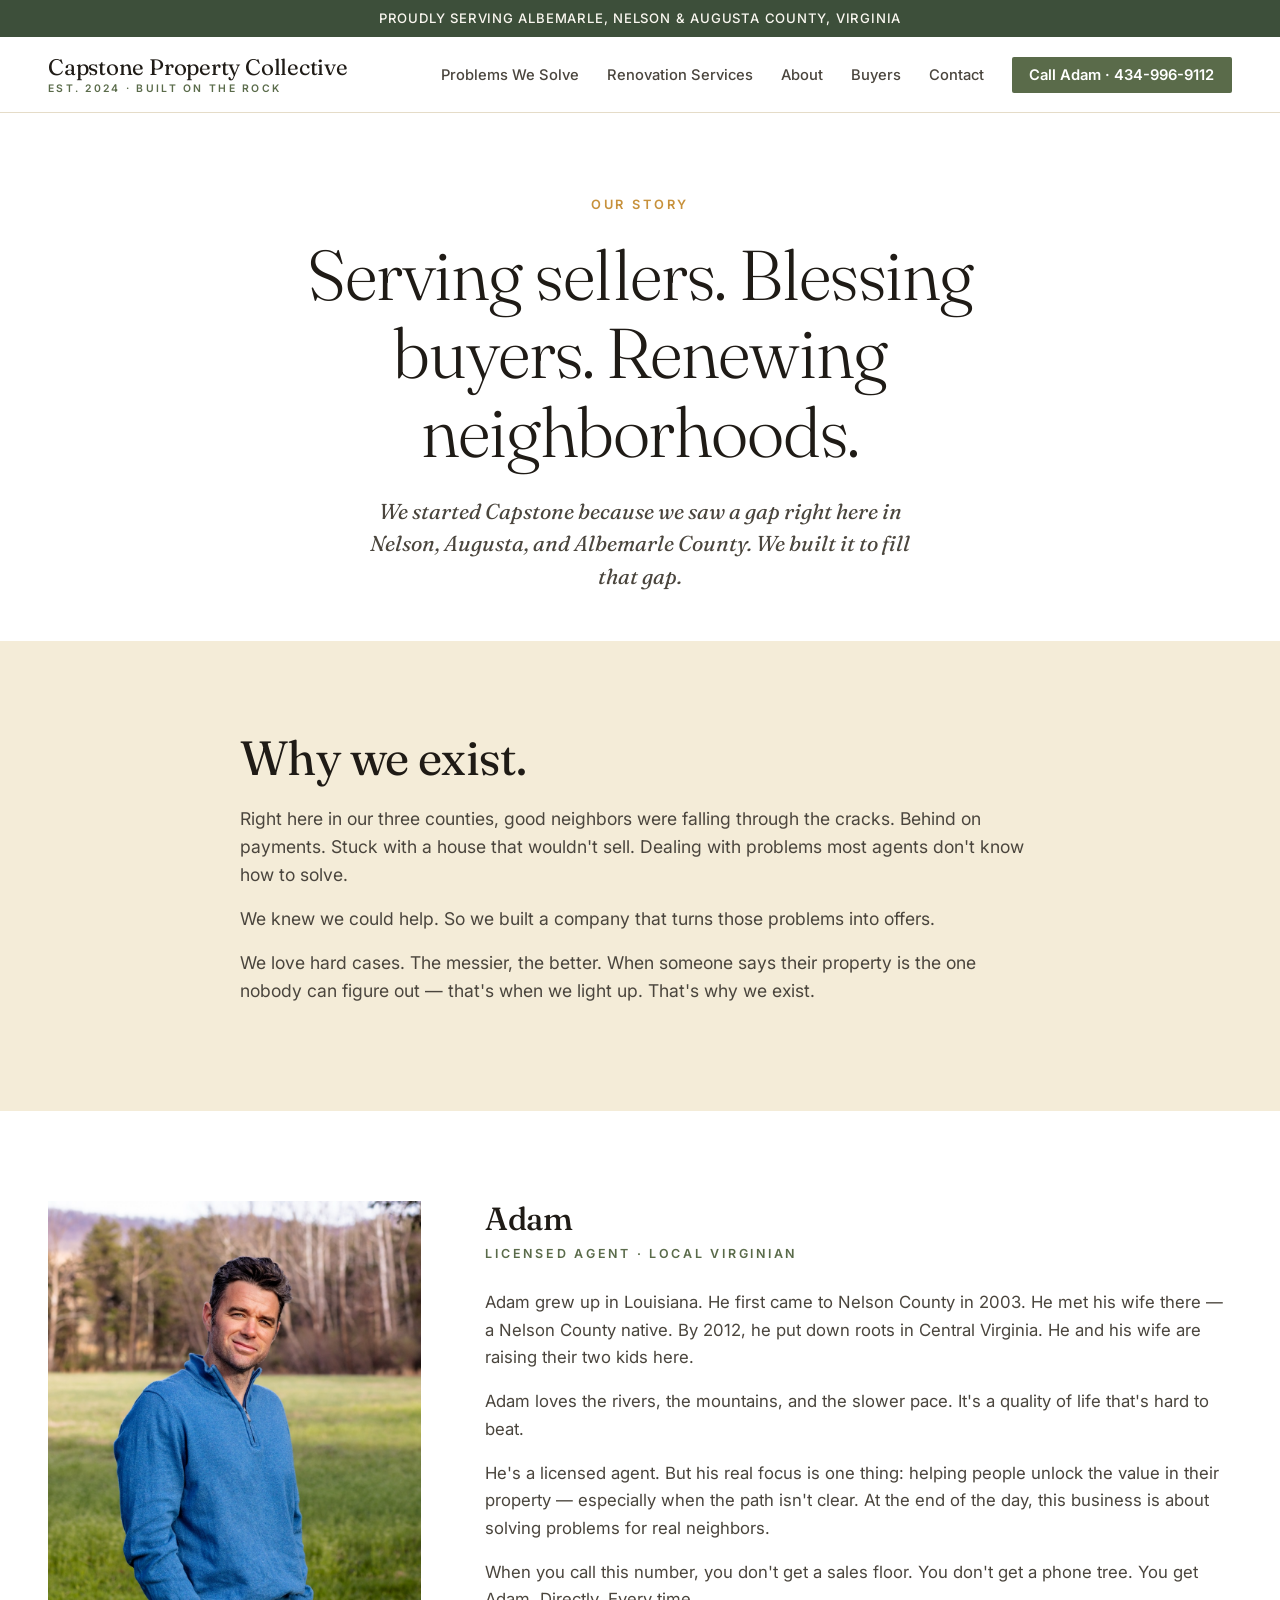
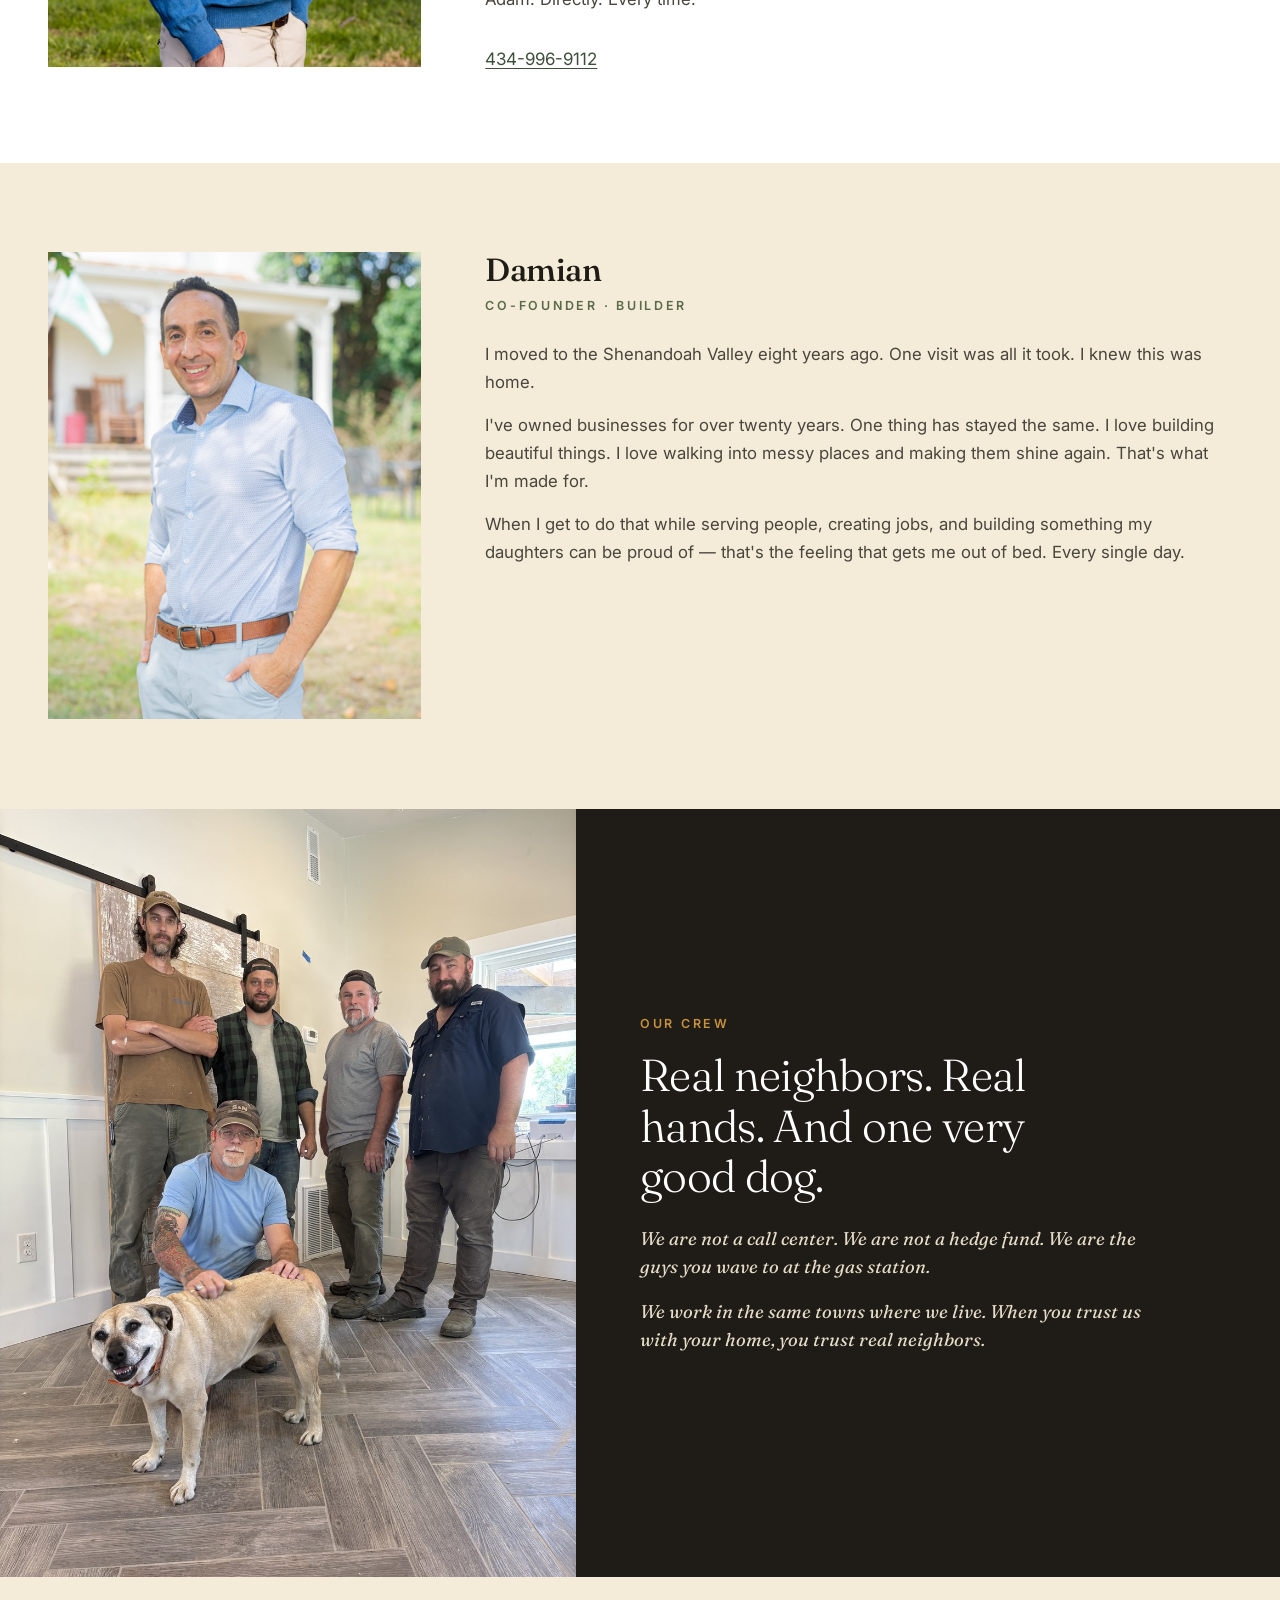
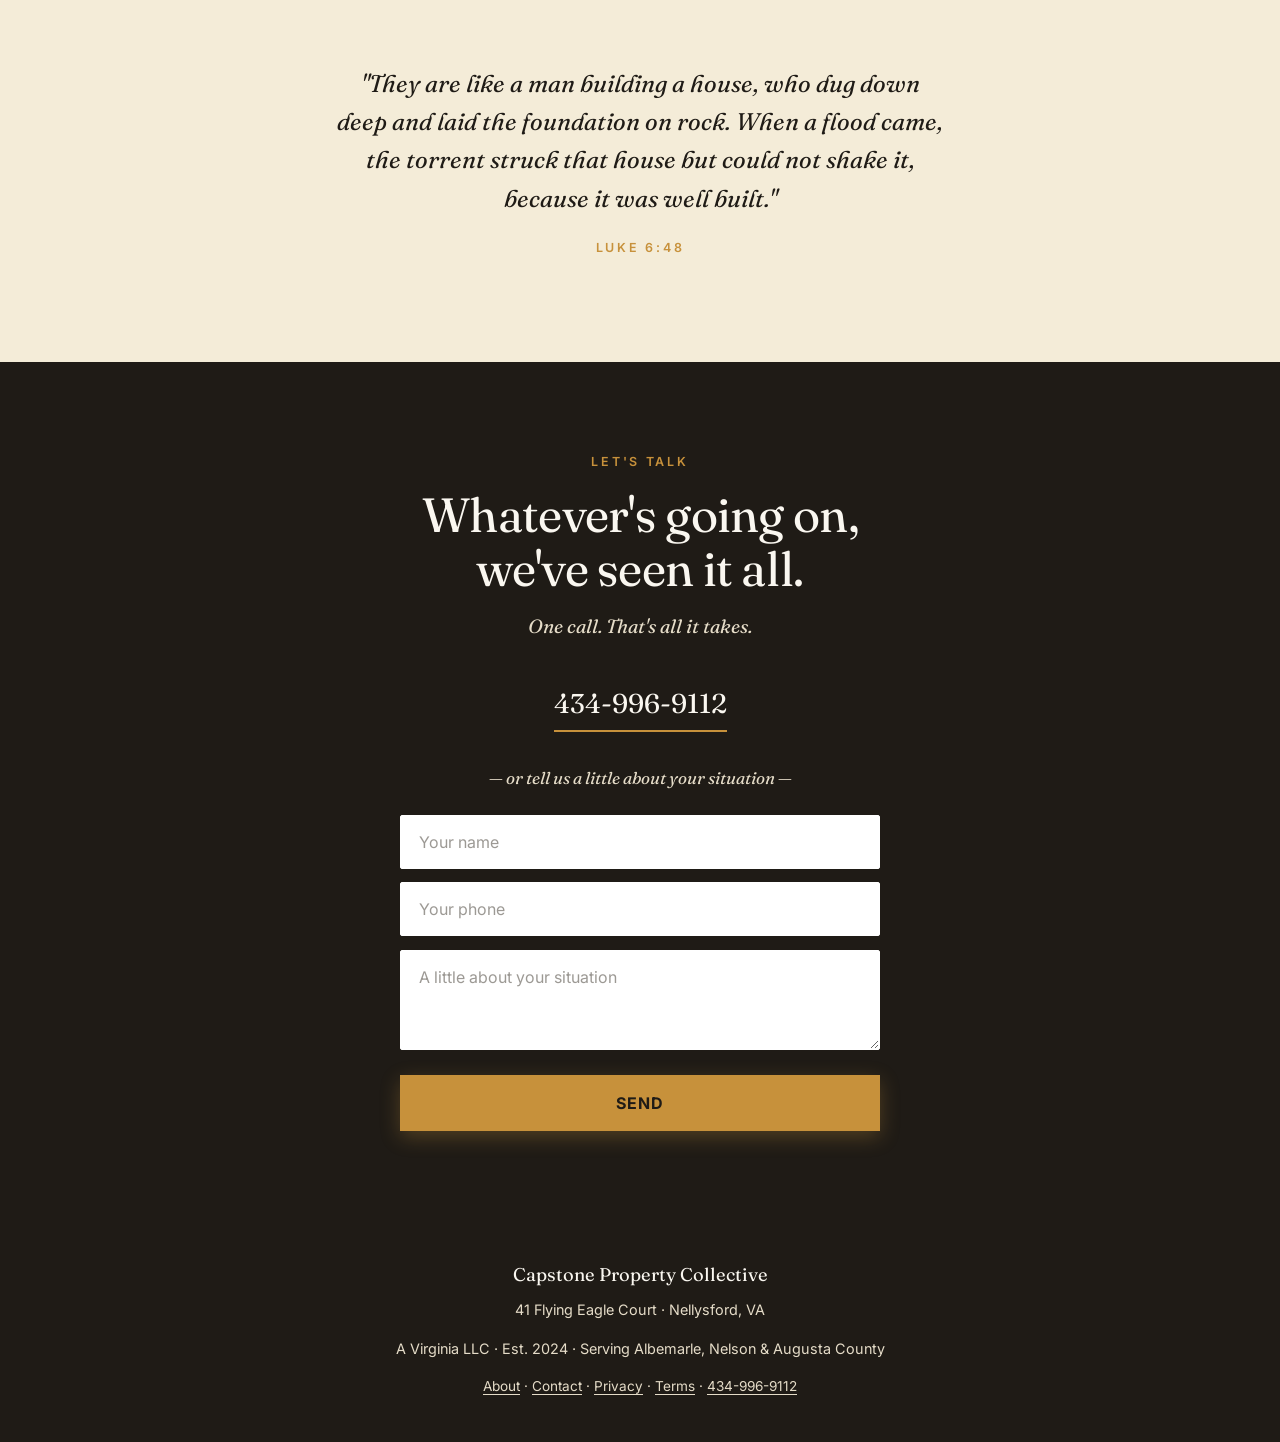
==== commit 22e3bc8e: "Renovation Services in the main nav; /build is the one renovation page - Nav on all 11 pages: "Our W" ====
--- a/about.html
+++ b/about.html
@@ -19,7 +19,7 @@
     </a>
     <ul class="nav-links">
       <li><a href="problems.html">Problems We Solve</a></li>
-      <li><a href="our-work.html">Our Work</a></li>
+      <li><a href="build.html">Renovation Services</a></li>
       <li><a href="about.html">About</a></li>
       <li><a href="buyers.html">Buyers</a></li>
       <li><a href="contact.html">Contact</a></li>
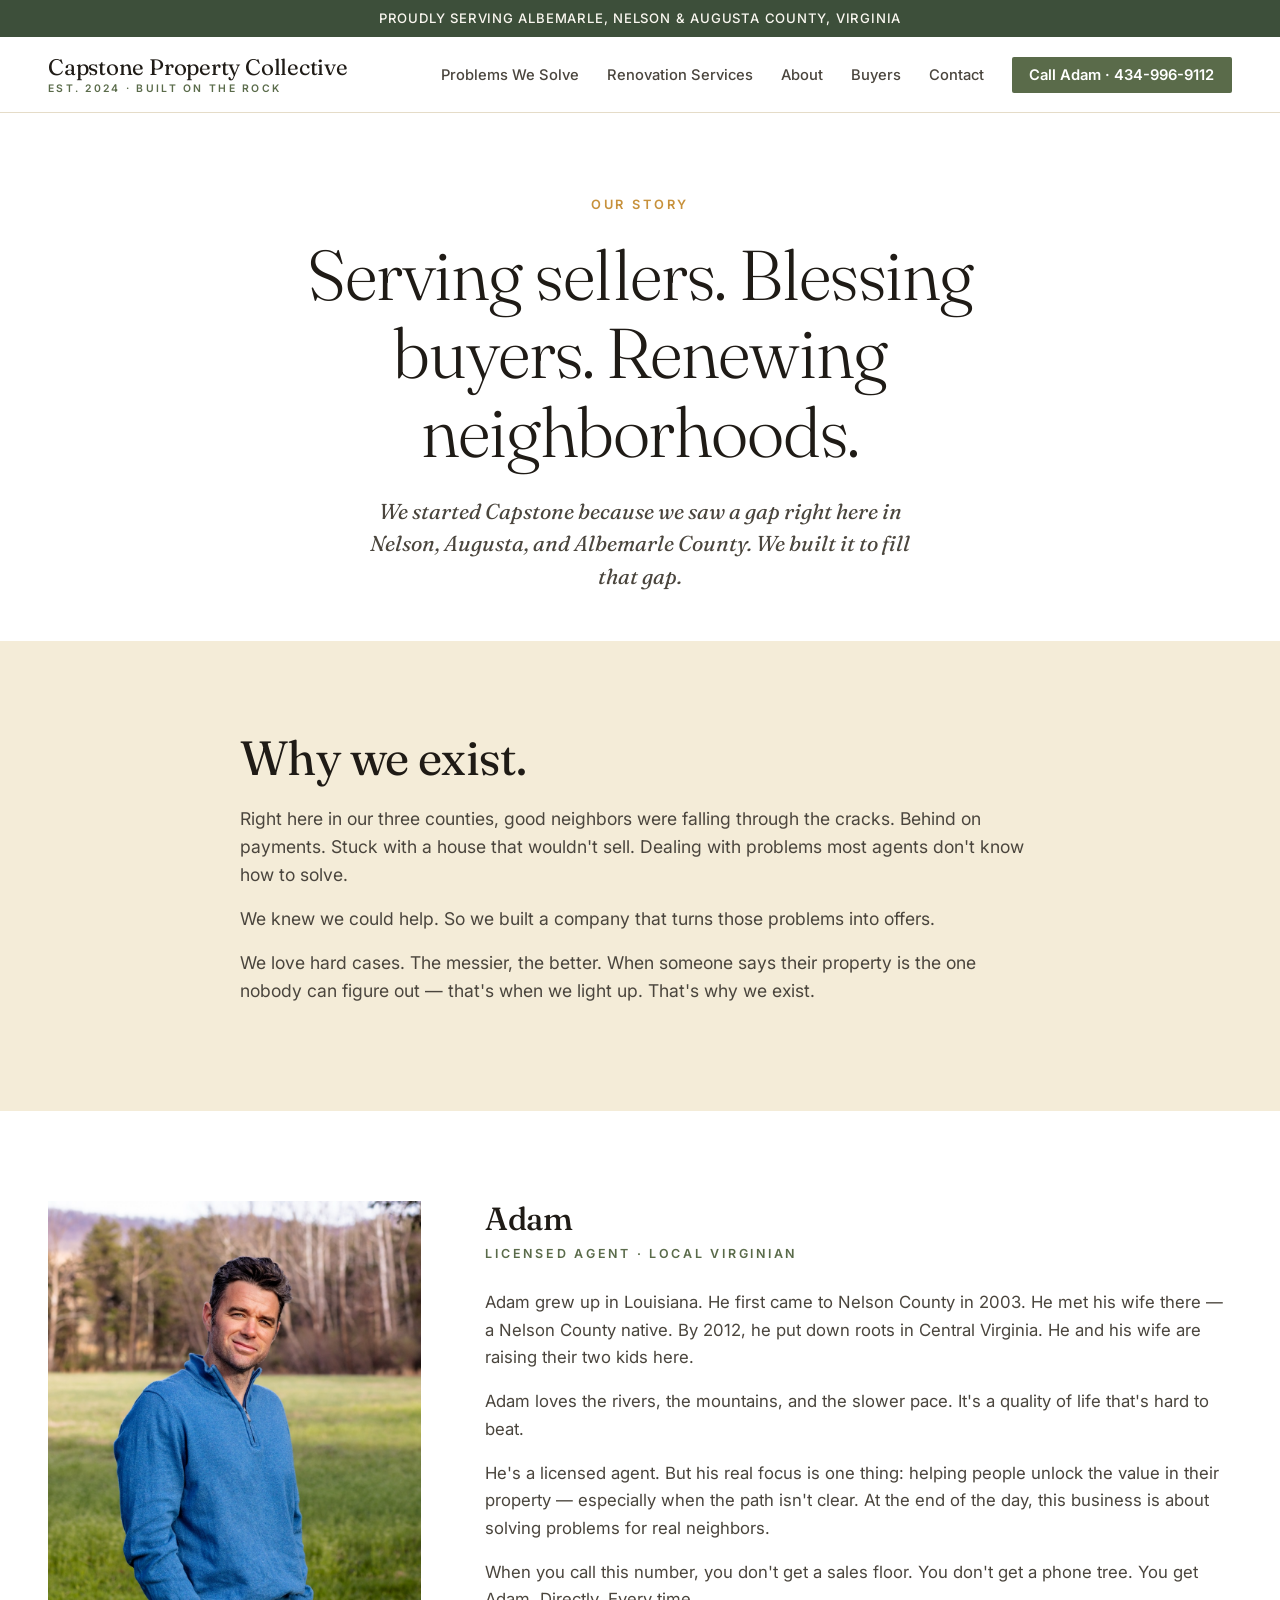
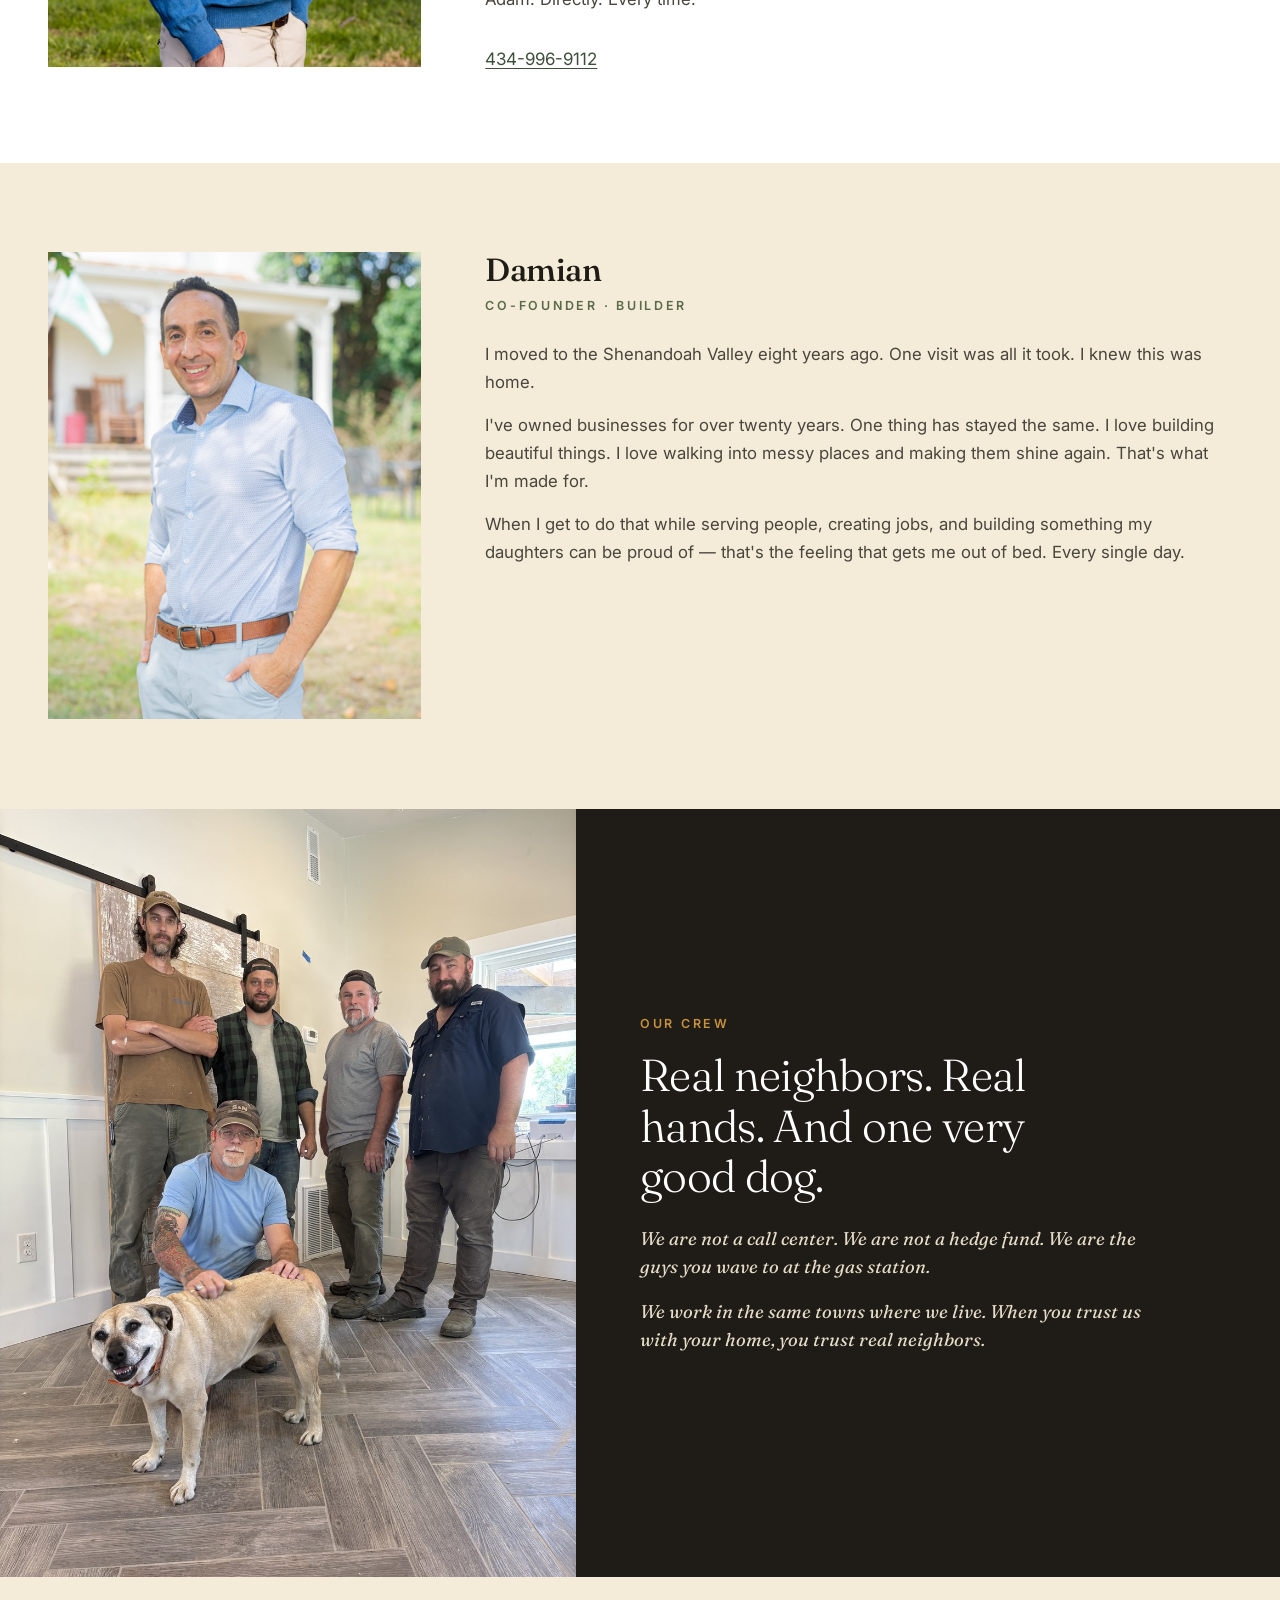
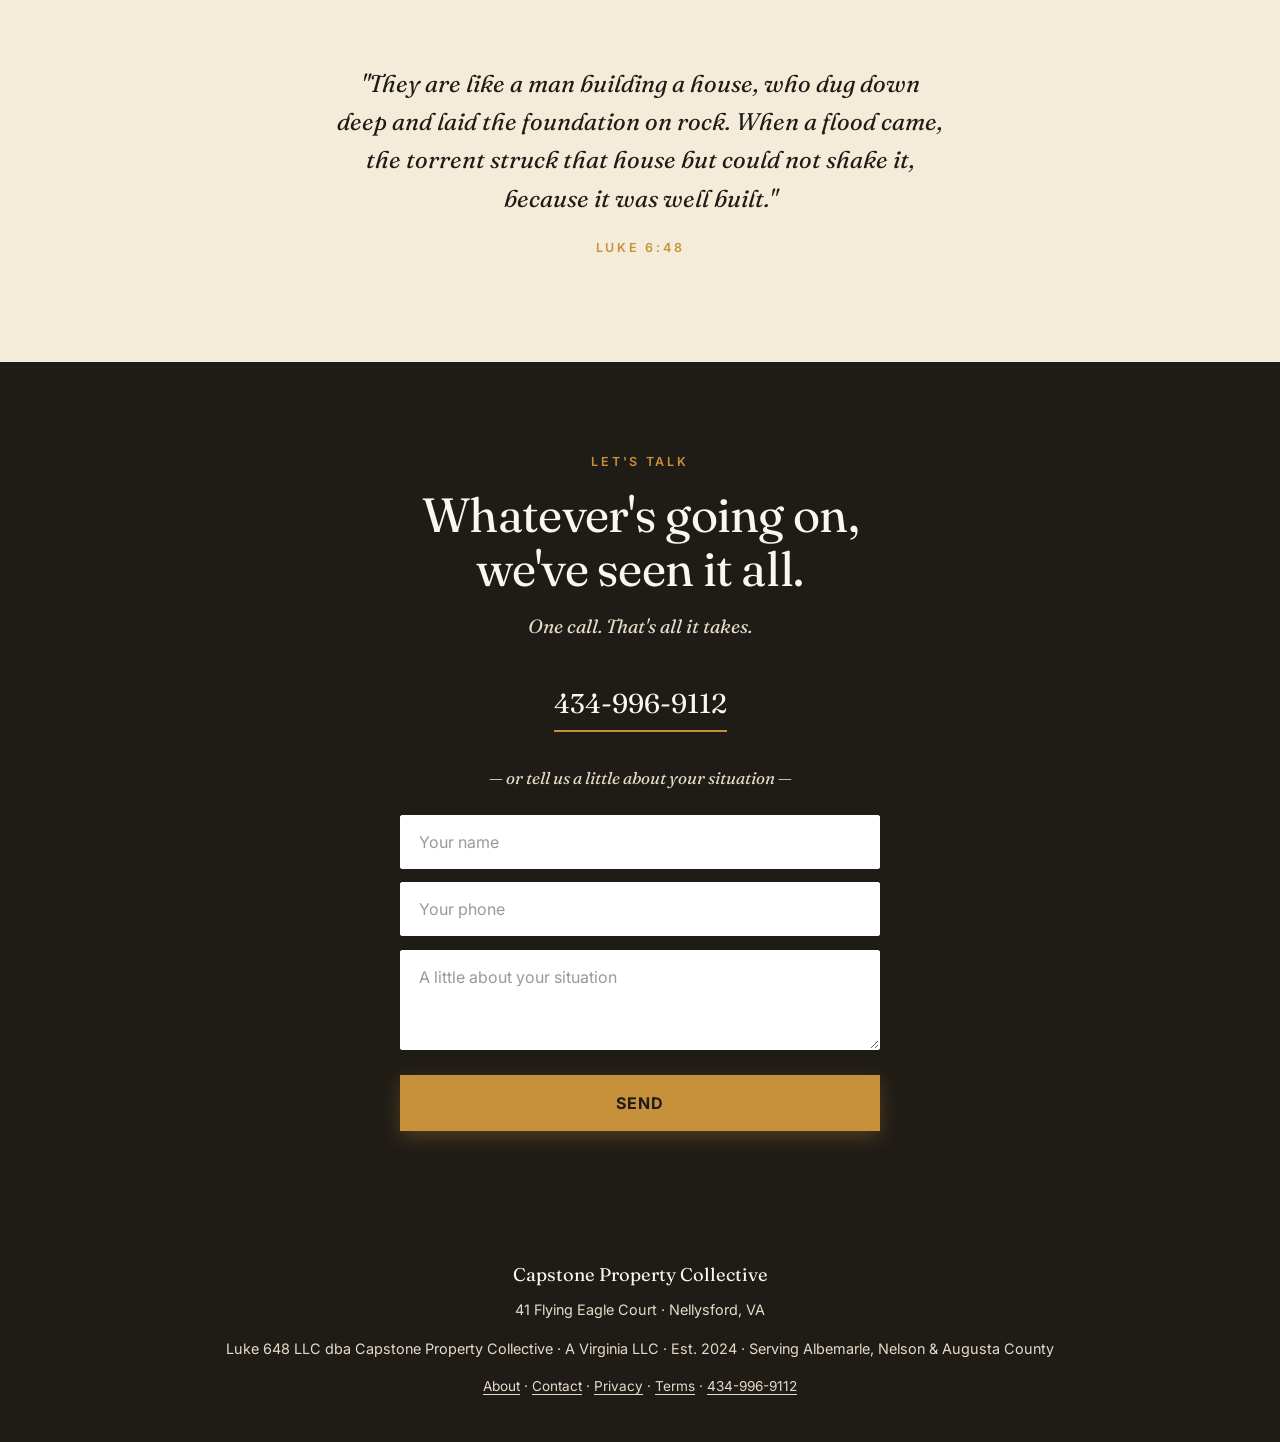
==== commit 8acd104b: "Footer: Luke 648 LLC dba Capstone Property Collective Co-Authored-By: Claude Opus 5.5 <noreply@anthr" ====
--- a/about.html
+++ b/about.html
@@ -113,7 +113,7 @@
 <footer class="footer">
   <div class="footer-brand">Capstone Property Collective</div>
   <p>41 Flying Eagle Court · Nellysford, VA</p>
-  <p>A Virginia LLC · Est. 2024 · Serving Albemarle, Nelson &amp; Augusta County</p>
+  <p>Luke 648 LLC dba Capstone Property Collective · A Virginia LLC · Est. 2024 · Serving Albemarle, Nelson &amp; Augusta County</p>
   <p style="margin-top:1rem;font-size:0.85rem;">
     <a href="about.html">About</a> · <a href="contact.html">Contact</a> · <a href="privacy.html">Privacy</a> · <a href="terms.html">Terms</a> · <a href="tel:4349969112">434-996-9112</a>
   </p>
--- a/styles.css
+++ b/styles.css
@@ -206,6 +206,7 @@
   margin: 0.75rem 0 1.5rem;
   font-weight: 400;
 }
+.home-testimonial-attrib + blockquote { margin-top: 3rem; }
 .home-testimonial-attrib {
   font-family: var(--sans);
   font-size: 0.8rem;
